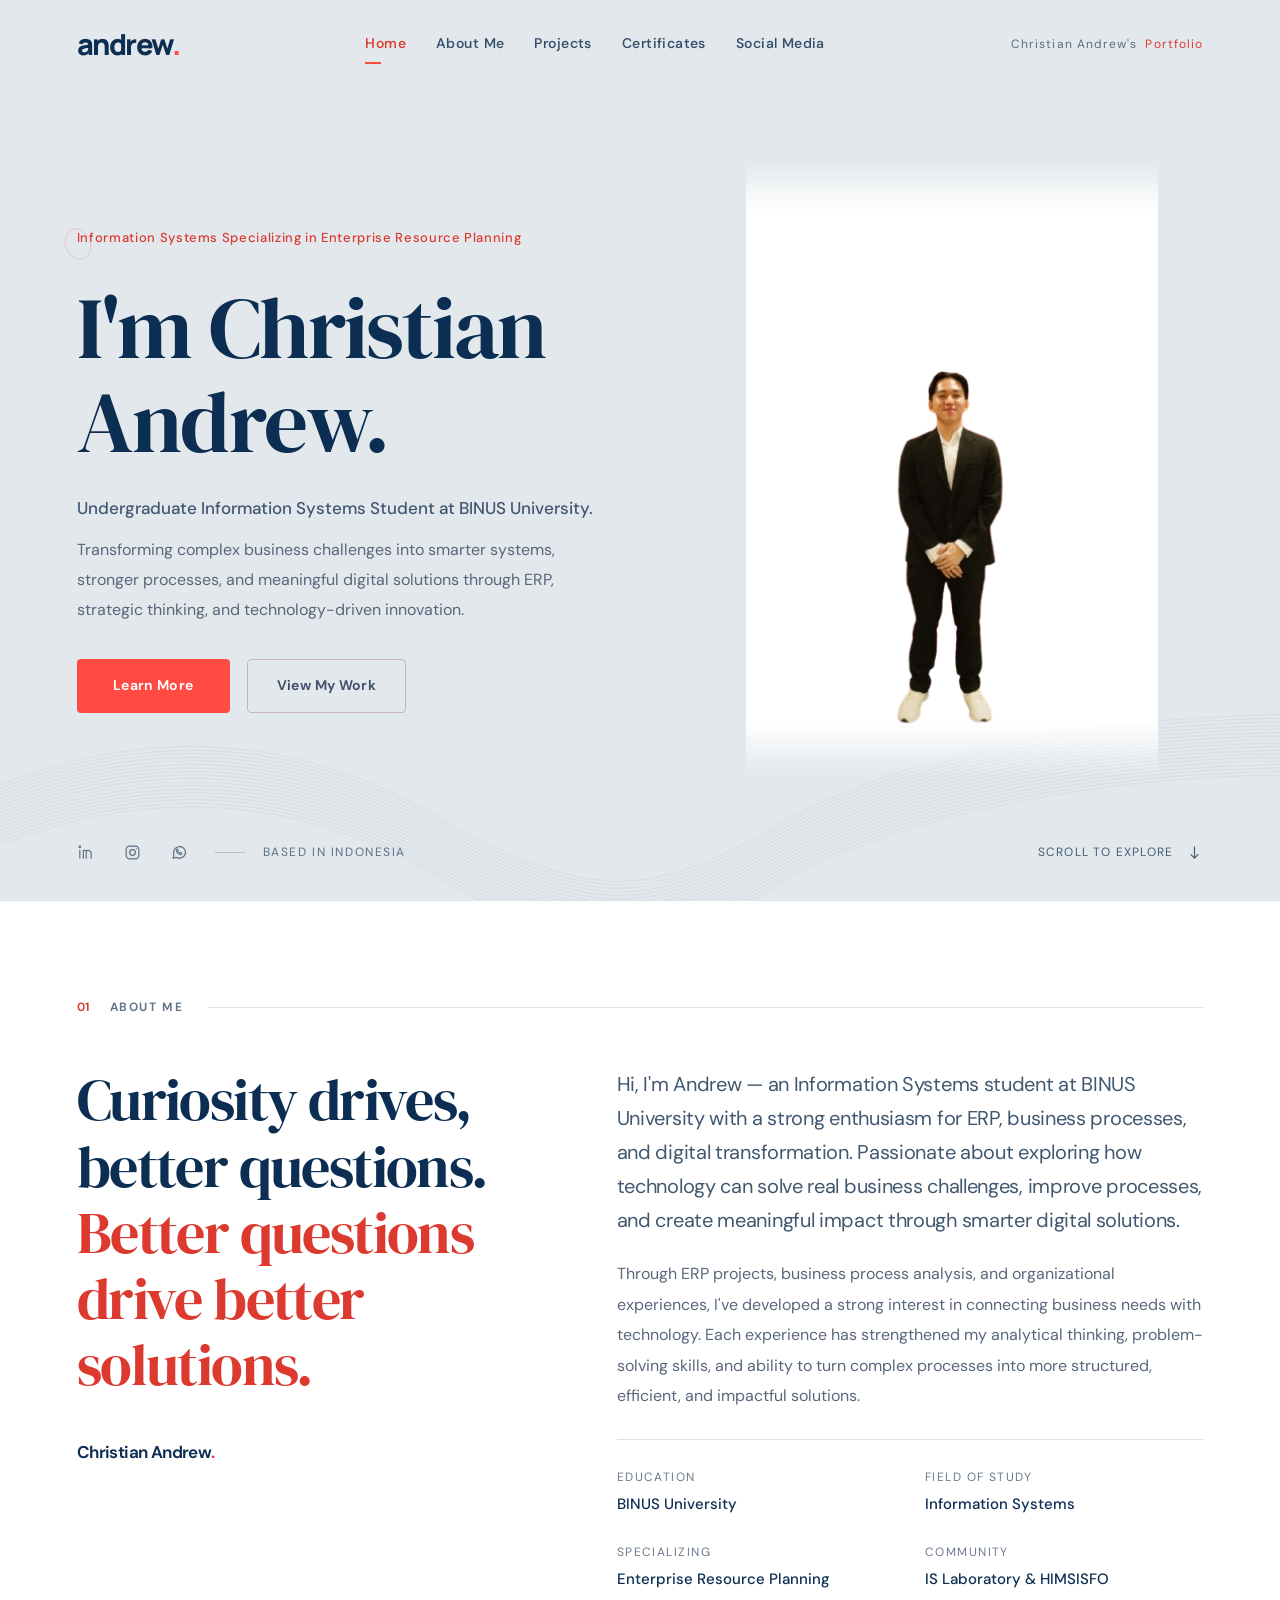
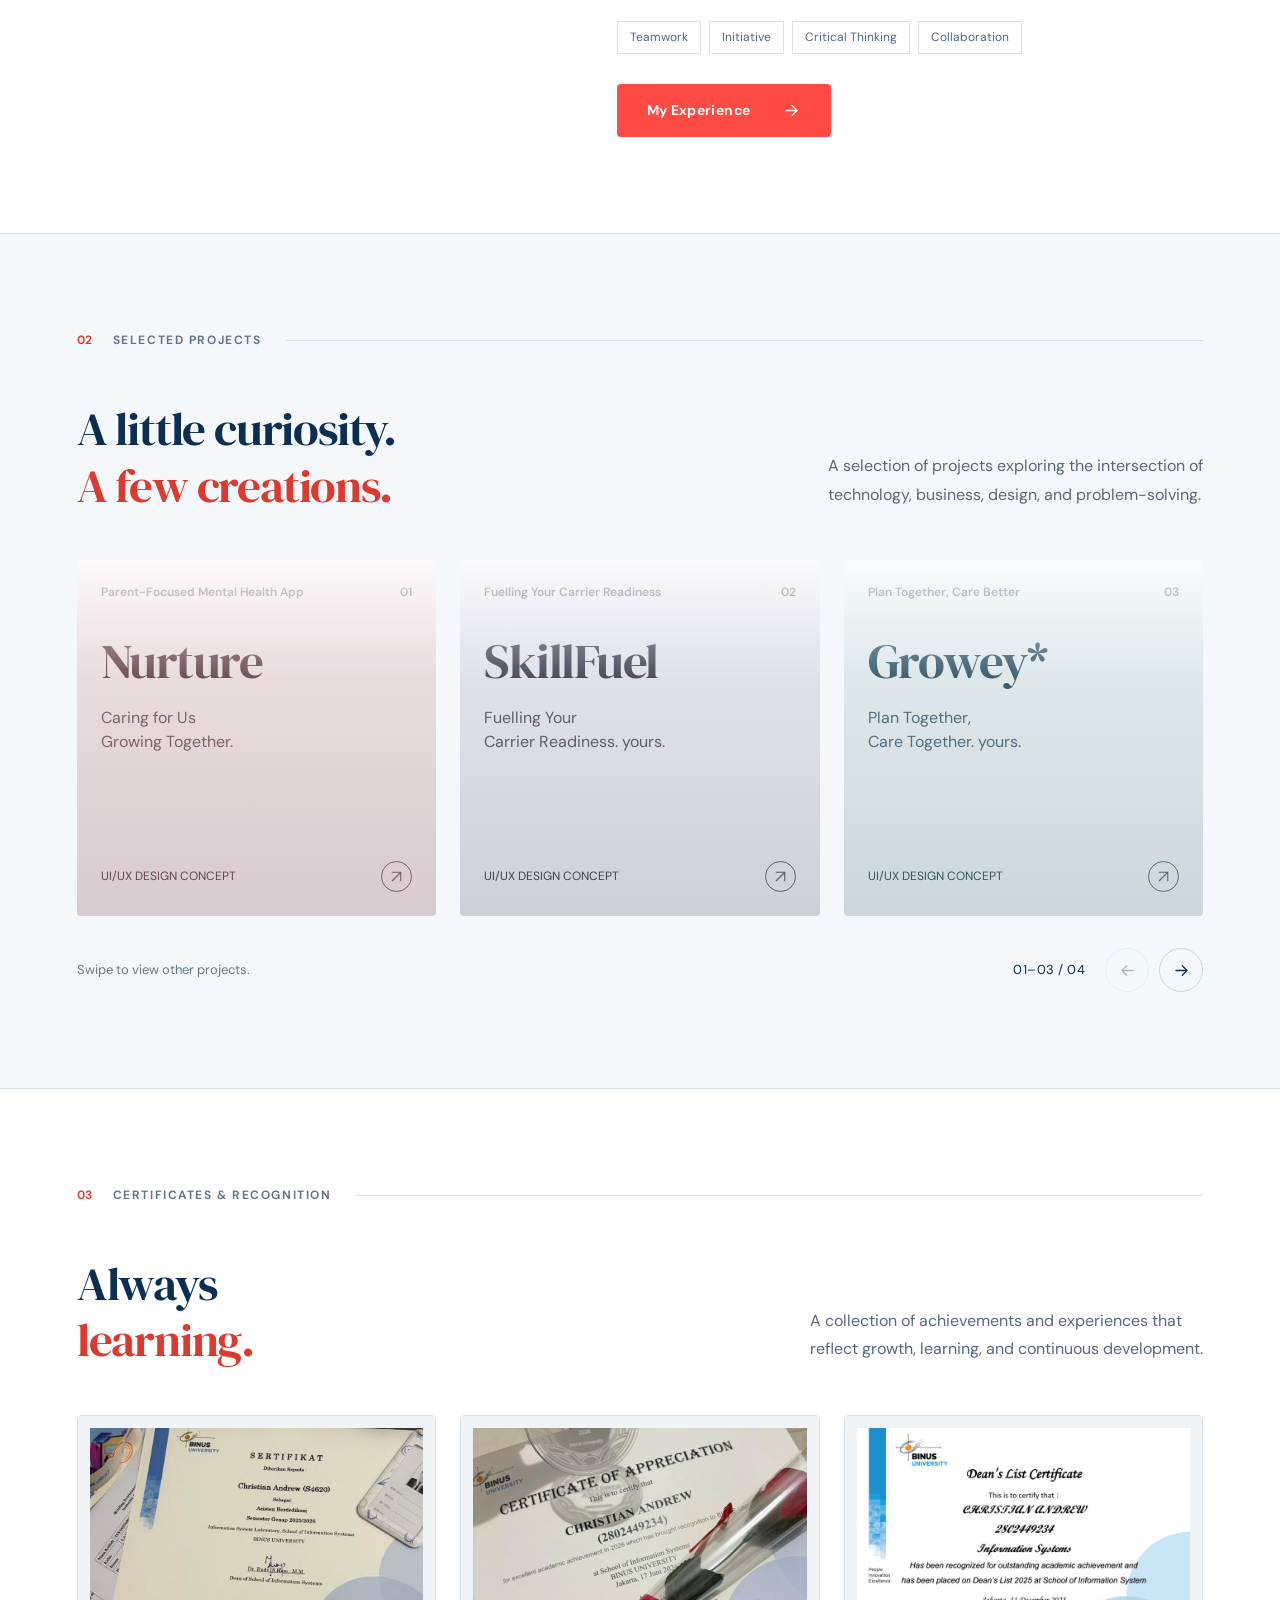
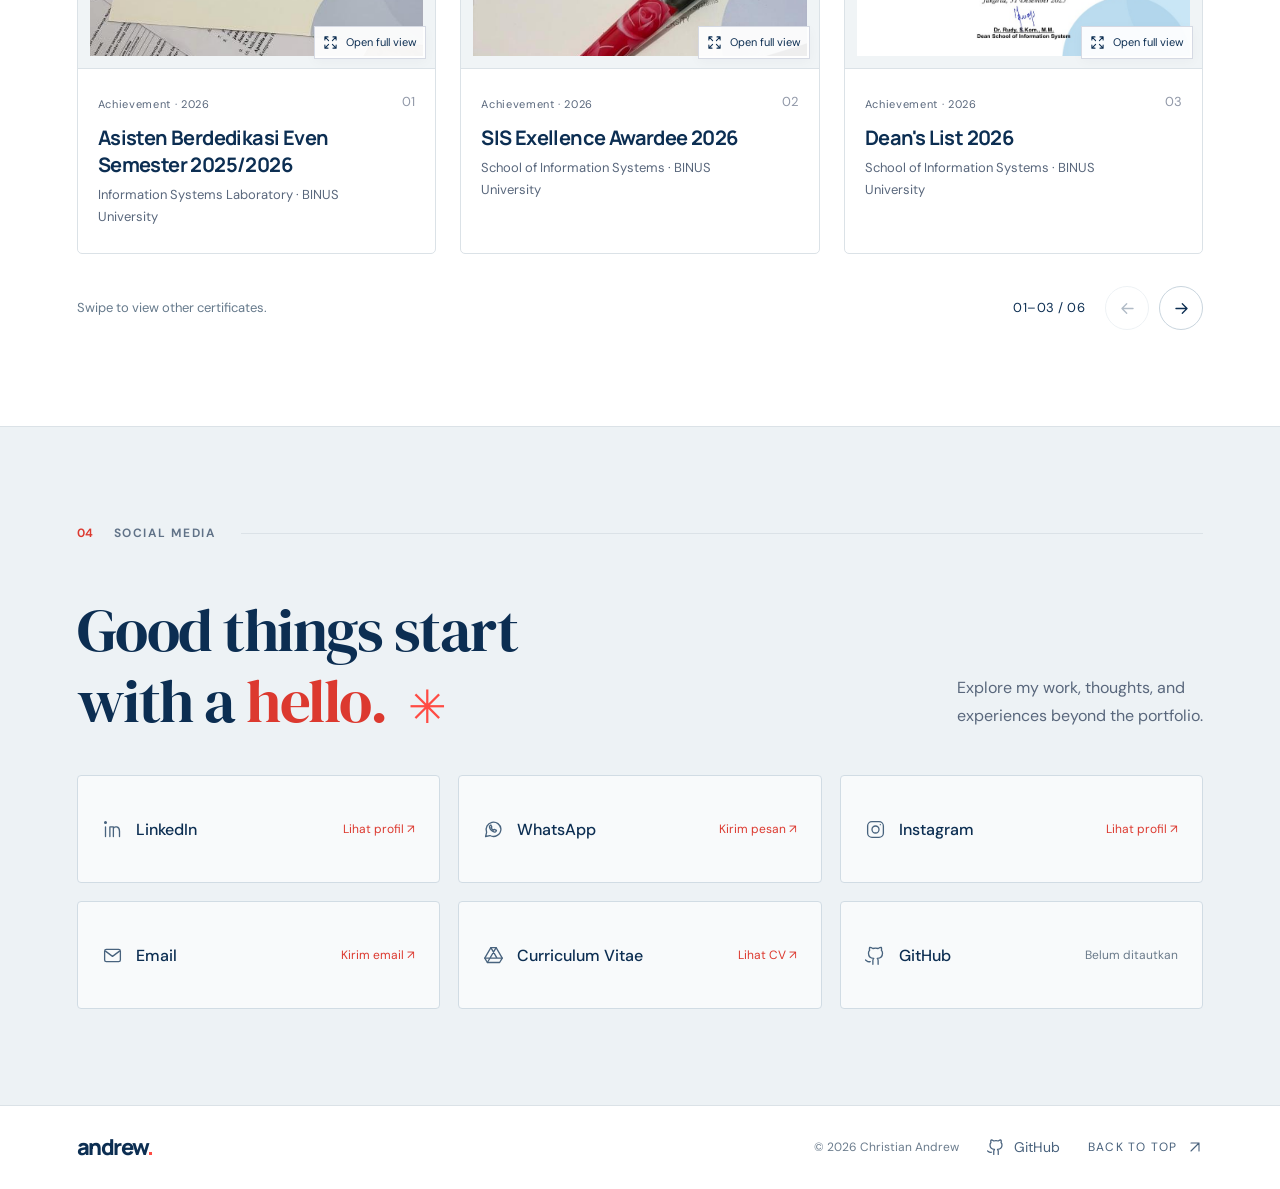
==== index.html @ 75444e62 "Initial portfolio" ====
<!DOCTYPE html>
<html lang="id">

<head>
  <meta name="portfolio-version" content="carousel-6">
  <meta charset="UTF-8">
  <meta name="viewport" content="width=device-width, initial-scale=1.0">
  <meta name="theme-color" content="#e3e8ec">
  <meta name="description"
    content="Portofolio Christian Andrew, mahasiswa Information Systems BINUS University dengan minat pada UI/UX, riset pengguna, dan pengalaman digital.">
  <title>Christian Andrew — Portfolio</title>
  <link rel="icon" type="image/svg+xml"
    href="data:image/svg+xml,%3Csvg xmlns='http://www.w3.org/2000/svg' viewBox='0 0 64 64'%3E%3Crect width='64' height='64' rx='14' fill='%230c2e52'/%3E%3Ctext x='11' y='43' font-family='Arial,sans-serif' font-size='33' font-weight='700' fill='white'%3Ea%3C/text%3E%3Ccircle cx='47' cy='42' r='5' fill='%23ff4b43'/%3E%3C/svg%3E">
  <meta property="og:type" content="website">
  <meta property="og:title" content="Christian Andrew — Portfolio">
  <meta property="og:description" content="Information Systems, UI/UX, dan cerita di balik karya Christian Andrew.">
  <link rel="stylesheet" href="style.css?v=carousel-6">
  <link rel="stylesheet" href="theme.css?v=carousel-6">
  <link rel="stylesheet" href="carousel.css?v=carousel-6">
  <script src="script.js?v=carousel-6" defer></script>
  <script src="carousel.js?v=carousel-6" defer></script>
</head>

<body data-page="home">
  <a class="skip-link" href="#main">Lewati ke konten</a>
  <svg class="icon-defs" xmlns="http://www.w3.org/2000/svg" aria-hidden="true">
    <symbol id="i-arrow" viewBox="0 0 24 24">
      <path d="M5 12h14m-6-6 6 6-6 6" />
    </symbol>
    <symbol id="i-diagonal" viewBox="0 0 24 24">
      <path d="M6 18 18 6M6 6h12v12" />
    </symbol>
    <symbol id="i-down" viewBox="0 0 24 24">
      <path d="M12 4v16m-5-5 5 5 5-5" />
    </symbol>
    <symbol id="i-close" viewBox="0 0 24 24">
      <path d="m6 6 12 12M6 18 18 6" />
    </symbol>
    <symbol id="i-linkedin" viewBox="0 0 24 24">
      <path d="M4 9v11M4 4v.1M9 20V9h4v2c1-3 7-3 7 3v6M13 12v8" />
      <circle cx="4" cy="4" r="1" />
    </symbol>
    <symbol id="i-instagram" viewBox="0 0 24 24">
      <rect x="3" y="3" width="18" height="18" rx="5" />
      <circle cx="12" cy="12" r="4" />
      <path d="M17.5 6.5h.01" />
    </symbol>
    <symbol id="i-github" viewBox="0 0 24 24">
      <path
        d="M9 19c-4 1-4-2-6-2m15 5v-4a3.5 3.5 0 0 0-1-2.7c3-.3 6-1.5 6-6A4.7 4.7 0 0 0 21.7 6a4.5 4.5 0 0 0-.1-3.3S20.5 2.4 18 4a12 12 0 0 0-6 0C9.5 2.4 8.4 2.7 8.4 2.7A4.5 4.5 0 0 0 8.3 6 4.7 4.7 0 0 0 7 9.3c0 4.5 3 5.7 6 6A3.5 3.5 0 0 0 12 18v4"
        transform="translate(-3 0)" />
    </symbol>
    <symbol id="i-award" viewBox="0 0 24 24">
      <circle cx="12" cy="8" r="5" />
      <path d="m8 12-2 9 6-3 6 3-2-9" />
    </symbol>
    <symbol id="i-whatsapp" viewBox="0 0 24 24">
      <path d="M20.5 11.5a8.5 8.5 0 0 1-12.6 7.4L3 20l1.1-4.8A8.5 8.5 0 1 1 20.5 11.5Z" />
      <path
        d="M8.1 7.5c-.4.2-.8.7-.7 1.6.3 2.7 3.1 5.5 5.8 5.8.9.1 1.4-.3 1.6-.7l.6-1.1-2.5-1.2-.9.8a6.3 6.3 0 0 1-2.7-2.7l.8-.9-1.1-2.2Z" />
    </symbol>
    <symbol id="i-email" viewBox="0 0 24 24">
      <rect x="3" y="5" width="18" height="14" rx="2" />
      <path d="m4 7 8 6 8-6" />
    </symbol>
    <symbol id="i-drive" viewBox="0 0 24 24">
      <path d="m9 3 6 0 7 12-3 5H5l-3-5L9 3Z" />
      <path d="m9 3 7 12h6M15 3 5 20M2 15h14" />
    </symbol>
    <symbol id="i-expand" viewBox="0 0 24 24">
      <path d="M8 3H3v5m13-5h5v5M3 16v5h5m13-5v5h-5M3 3l6 6m12-6-6 6M3 21l6-6m12 6-6-6" />
    </symbol>
    <symbol id="i-menu" viewBox="0 0 24 24">
      <path d="M4 7h16M4 12h16M4 17h16" />
    </symbol>
  </svg>

  <div class="site-shell">
    <header class="site-header">
      <a href="#home" class="wordmark" aria-label="Christian Andrew, Home">andrew<span>.</span></a>
      <button class="menu-toggle" type="button" aria-expanded="false" aria-controls="main-nav"
        aria-label="Buka menu navigasi"><svg class="icon">
          <use href="#i-menu" />
        </svg></button>
      <nav id="main-nav" class="main-nav" aria-label="Navigasi utama">
        <a href="#home" class="nav-link active" aria-current="location">Home</a>
        <a href="#about" class="nav-link">About Me</a>
        <a href="#projects" class="nav-link">Projects</a>
        <a href="#certificates" class="nav-link">Certificates</a>
        <a href="#social" class="nav-link">Social Media</a>
      </nav>
      <span class="header-note">Christian Andrew's<span>Portfolio</span></span>
    </header>

    <main id="main">
      <section class="hero section-anchor" id="home" aria-labelledby="hero-title">
        <svg class="hero-waves" viewBox="0 0 1440 440" fill="none" xmlns="http://www.w3.org/2000/svg" aria-hidden="true"
          preserveAspectRatio="none">
          <g>
            <path d="M-100 250 C125 67,315 83,485 229 S725 380,865 257 S1240 48,1540 64" />
            <path d="M-100 256 C125 73,315 89,485 235 S725 386,865 263 S1240 54,1540 70" />
            <path d="M-100 262 C125 79,315 95,485 241 S725 392,865 269 S1240 60,1540 76" />
            <path d="M-100 268 C125 85,315 101,485 247 S725 398,865 275 S1240 66,1540 82" />
            <path d="M-100 274 C125 91,315 107,485 253 S725 404,865 281 S1240 72,1540 88" />
            <path d="M-100 280 C125 97,315 113,485 259 S725 410,865 287 S1240 78,1540 94" />
            <path d="M-100 286 C125 103,315 119,485 265 S725 416,865 293 S1240 84,1540 100" />
            <path d="M-100 292 C125 109,315 125,485 271 S725 422,865 299 S1240 90,1540 106" />
            <path d="M-100 298 C125 115,315 131,485 277 S725 428,865 305 S1240 96,1540 112" />
            <path d="M-100 304 C125 121,315 137,485 283 S725 434,865 311 S1240 102,1540 118" />
            <path d="M-100 310 C125 127,315 143,485 289 S725 440,865 317 S1240 108,1540 124" />
            <path d="M-100 316 C125 133,315 149,485 295 S725 446,865 323 S1240 114,1540 130" />
            <path d="M-100 322 C125 139,315 155,485 301 S725 452,865 329 S1240 120,1540 136" />
            <path d="M-100 328 C125 145,315 161,485 307 S725 458,865 335 S1240 126,1540 142" />
            <path d="M-100 334 C125 151,315 167,485 313 S725 464,865 341 S1240 132,1540 148" />
            <path d="M-100 340 C125 157,315 173,485 319 S725 470,865 347 S1240 138,1540 154" />
            <path d="M-100 346 C125 163,315 179,485 325 S725 476,865 353 S1240 144,1540 160" />
            <path d="M-100 352 C125 169,315 185,485 331 S725 482,865 359 S1240 150,1540 166" />
          </g>
        </svg>
        <div class="hero-copy">
          <p class="eyebrow"><span class="hero-ring" aria-hidden="true"></span> Information Systems Specializing in
            Enterprise Resource Planning</p>
          <h1 id="hero-title">I'm Christian<br><span>Andrew.</span></h1>
          <p class="hero-role">Undergraduate Information Systems Student at BINUS University.</p>
          <p class="hero-description">Transforming complex business challenges into smarter systems, stronger processes,
            and meaningful digital solutions through ERP, strategic thinking, and technology-driven innovation.</p>
          <div class="hero-actions"><a class="button button-primary" href="#about">Learn More</a><a
              class="button button-outline" href="#projects">View My Work</a></div>
        </div>
        <div class="hero-visual">
          <img src="assets/iconlogo/fotoandrew.png" class="hero-art"
            alt="Monogram CA tiga dimensi berwarna grafit dengan aksen merah" width="1254" height="1254"
            fetchpriority="high">
        </div>
        <div class="hero-bottom">
          <div class="hero-socials" aria-label="Media sosial">
            <a href="#social" data-contact="linkedin" aria-label="Informasi LinkedIn"><svg class="icon">
                <use href="#i-linkedin" />
              </svg></a>
            <a href="#social" data-contact="instagram" aria-label="Informasi Instagram"><svg class="icon">
                <use href="#i-instagram" />
              </svg></a>
            <a href="#social" data-contact="whatsapp" aria-label="Informasi WhatsApp"><svg class="icon">
                <use href="#i-whatsapp" />
              </svg></a>
            <span class="social-divider"></span><span class="hero-location">BASED IN INDONESIA</span>
          </div>
          <a class="scroll-link" href="#about">SCROLL TO EXPLORE <svg class="icon">
              <use href="#i-down" />
            </svg></a>
        </div>
      </section>

      <section class="about section section-anchor" id="about" aria-labelledby="about-title">
        <div class="section-heading">
          <p class="eyebrow"><span class="section-number">01</span> ABOUT ME</p><span class="section-rule"></span>
        </div>
        <div class="about-layout">
          <div class="about-title">
            <h2 id="about-title">Curiosity drives,<br>better questions.<br><em>Better questions drive better
                solutions.</em></h2><span class="small-signature">Christian Andrew<span>.</span></span>
          </div>
          <div class="about-content">
            <p class="large-copy">Hi, I'm Andrew — an Information Systems student at BINUS University with a strong
              enthusiasm for ERP, business processes, and digital transformation. Passionate about exploring how
              technology can solve real business challenges, improve processes, and create meaningful impact through
              smarter digital solutions.</p>
            <p>Through ERP projects, business process analysis, and organizational experiences, I've developed a strong
              interest in connecting business needs with technology. Each experience has strengthened my analytical
              thinking, problem-solving skills, and ability to turn complex processes into more structured, efficient,
              and impactful solutions.</p>
            <dl class="about-facts">
              <div>
                <dt>EDUCATION</dt>
                <dd>BINUS University</dd>
              </div>
              <div>
                <dt>FIELD OF STUDY</dt>
                <dd>Information Systems</dd>
              </div>
              <div>
                <dt>SPECIALIZING</dt>
                <dd>Enterprise Resource Planning</dd>
              </div>
              <div>
                <dt>COMMUNITY</dt>
                <dd>IS Laboratory & HIMSISFO</dd>
              </div>
            </dl>
            <div class="skill-tags" aria-label="Bidang minat"><span>Teamwork</span><span>Initiative</span><span>Critical
                Thinking</span><span>Collaboration</span></div>
            <div class="about-actions"><a class="button button-primary" href="experience/experience.html">My Experience
                <svg class="icon" aria-hidden="true">
                  <use href="#i-arrow" />
                </svg></a></div>
          </div>
        </div>
      </section>

      <section class="projects section section-anchor" id="projects" aria-labelledby="projects-title">
        <div class="section-heading">
          <p class="eyebrow"><span class="section-number">02</span> SELECTED PROJECTS</p><span
            class="section-rule"></span>
        </div>
        <div class="section-intro">
          <h2 id="projects-title">A little curiosity.<br><em>A few creations.</em></h2>
          <p>A selection of projects exploring the intersection of<br>technology, business, design, and problem-solving.
          </p>
        </div>
        <div class="content-carousel" data-carousel data-carousel-name="Proyek" role="region"
          aria-roledescription="carousel" aria-label="Galeri proyek">
          <div class="project-grid carousel-track" id="project-track" tabindex="0"
            aria-label="Daftar proyek, gunakan panah kiri dan kanan untuk menggeser" aria-describedby="project-hint">
            <article class="project-card">
              <a href="project/project-nurture.html" class="project-cover cover-nurture"
                aria-label="Lihat detail proyek Nurture"><span class="cover-top">Parent-Focused Mental Health
                  App<span>01</span></span><span class="example-project-word">Nurture</span><span class="cover-tagline">Caring
                  for Us<br>Growing Together.</span><span class="cover-bottom">UI/UX DESIGN CONCEPT <span
                    class="cover-open"><svg class="icon">
                      <use href="#i-diagonal" />
                    </svg></span></span></a>
            </article>
            <article class="project-card">
              <a href="project/project-skillfuel.html" class="project-cover cover-pause"
                aria-label="Lihat detail proyek PAUSE"><span class="cover-top">Fuelling Your Carrier Readiness
                  <span>02</span></span><span class="example-project-word">SkillFuel</span><span class="cover-tagline">Fuelling Your<br>Carrier Readiness.
                  yours.</span><span class="cover-bottom">UI/UX DESIGN CONCEPT<span class="cover-open"><svg
                      class="icon">
                      <use href="#i-diagonal" />
                    </svg></span></span></a>
            </article>
            <article class="project-card">
              <a href="project/project-growey.html" class="project-cover cover-project-four"
                aria-label="Lihat detail proyek PAUSE"><span class="cover-top">Plan Together, Care Better
                  <span>03</span></span><span class="example-project-word">Growey*</span><span class="cover-tagline">Plan Together,<br>Care Together.
                  yours.</span><span class="cover-bottom">UI/UX DESIGN CONCEPT<span class="cover-open"><svg
                      class="icon">
                      <use href="#i-diagonal" />
                    </svg></span></span></a>
            </article>
            <article class="project-card">
              <a href="project/project-saul.html" class="project-cover cover-nurture"
                aria-label="Lihat detail contoh Project 04"><span class="cover-top">Creating a Better Future For You
                  <span>04</span></span><span class="example-project-word">Saul</span><span
                  class="cover-tagline">Creating a Better<br>Future For You.</span><span class="cover-bottom">UI/UX DESIGN CONCEPT<span class="cover-open"><svg class="icon" aria-hidden="true">
                      <use href="#i-diagonal" />
                    </svg></span></span></a>
            </article>
          </div>
          <div class="carousel-footer">
            <p class="carousel-hint" id="project-hint">Swipe to view other projects.</p>
            <div class="carousel-controls">
              <span class="carousel-position" data-carousel-position role="status" aria-live="polite"
                aria-atomic="true"></span>
              <button class="carousel-button" data-carousel-prev type="button" aria-label="Proyek sebelumnya"
                aria-controls="project-track"><svg class="icon" aria-hidden="true">
                  <use href="#i-arrow" />
                </svg></button>
              <button class="carousel-button" data-carousel-next type="button" aria-label="Proyek berikutnya"
                aria-controls="project-track"><svg class="icon" aria-hidden="true">
                  <use href="#i-arrow" />
                </svg></button>
            </div>
          </div>
        </div>
      </section>

      <section class="certificates section section-anchor" id="certificates" aria-labelledby="certificates-title">
        <div class="section-heading">
          <p class="eyebrow"><span class="section-number">03</span> CERTIFICATES & RECOGNITION</p><span
            class="section-rule"></span>
        </div>
        <div class="section-intro">
          <h2 id="certificates-title">Always<br><em>learning.</em></h2>
          <p>A collection of achievements and experiences that<br>reflect growth, learning, and continuous development.
          </p>
        </div>
        <div class="content-carousel" data-carousel data-carousel-name="Sertifikat" role="region"
          aria-roledescription="carousel" aria-label="Galeri sertifikat">
          <div class="certificate-grid carousel-track" id="certificate-track" tabindex="0"
            aria-label="Daftar sertifikat, gunakan panah kiri dan kanan untuk menggeser"
            aria-describedby="certificate-hint">
            <article class="certificate-card" data-certificate="islab">
              <button class="certificate-preview" type="button"
                aria-label="Gambar sertifikat Asisten Berdedikasi belum ditambahkan">
                <span class="certificate-empty"><svg class="icon" aria-hidden="true">
                    <use href="#i-award" />
                  </svg><span></span><small></small></span>
                <img class="certificate-image" alt="Sertifikat penghargaan Asisten Berdedikasi iSLAB BINUS University"
                  hidden decoding="async">
                <span class="certificate-zoom" hidden><svg class="icon" aria-hidden="true">
                    <use href="#i-expand" />
                  </svg><span>Open full view</span></span>
              </button>
              <div class="certificate-caption">
                <div><span class="certificate-type">Achievement · 2026</span>
                  <h3>Asisten Berdedikasi Even Semester 2025/2026</h3>
                  <p>Information Systems Laboratory · BINUS University</p>
                </div><span class="certificate-card-number" aria-hidden="true">01</span>
              </div>
            </article>
            <article class="certificate-card" data-certificate="sisappre">
              <button class="certificate-preview" type="button"
                aria-label="Gambar sertifikat PwC Campus Connect belum ditambahkan">
                <span class="certificate-empty"><svg class="icon" aria-hidden="true">
                    <use href="#i-award" />
                  </svg><span></span><small></small></span>
                <img class="certificate-image" alt="Sertifikat partisipasi PwC Campus Connect" hidden decoding="async">
                <span class="certificate-zoom" hidden><svg class="icon" aria-hidden="true">
                    <use href="#i-expand" />
                  </svg><span>Open full view</span></span>
              </button>
              <div class="certificate-caption">
                <div><span class="certificate-type">Achievement · 2026</span>
                  <h3>SIS Exellence Awardee 2026</h3>
                  <p>School of Information Systems · BINUS University</p>
                </div><span class="certificate-card-number" aria-hidden="true">02</span>
              </div>
            </article>
            <article class="certificate-card" data-certificate="dean">
              <button class="certificate-preview" type="button" aria-label="Gambar Sertifikat 03 belum ditambahkan">
                <span class="certificate-empty"><svg class="icon" aria-hidden="true">
                    <use href="#i-award" />
                  </svg><span></span><small></small></span>
                <img class="certificate-image" alt="Gambar Sertifikat 03" hidden decoding="async">
                <span class="certificate-zoom" hidden><svg class="icon" aria-hidden="true">
                    <use href="#i-expand" />
                  </svg><span>Open full view</span></span>
              </button>
              <div class="certificate-caption">
                <div><span class="certificate-type">Achievement · 2026</span>
                  <h3>Dean's List 2026</h3>
                  <p>School of Information Systems · BINUS University</p>
                </div><span class="certificate-card-number" aria-hidden="true">03</span>
              </div>
            </article>
            <article class="certificate-card" data-certificate="pembicara">
              <button class="certificate-preview" type="button" aria-label="Gambar Sertifikat 03 belum ditambahkan">
                <span class="certificate-empty"><svg class="icon" aria-hidden="true">
                    <use href="#i-award" />
                  </svg><span></span><small></small></span>
                <img class="certificate-image" alt="Gambar Sertifikat 03" hidden decoding="async">
                <span class="certificate-zoom" hidden><svg class="icon" aria-hidden="true">
                    <use href="#i-expand" />
                  </svg><span>Open full view</span></span>
              </button>
              <div class="certificate-caption">
                <div><span class="certificate-type">Achievement · 2026</span>
                  <h3>Speaker at LDKCP HIMSISFO 2026: LUNAR</h3>
                  <p>HIMSISFO · BINUS University</p>
                </div><span class="certificate-card-number" aria-hidden="true">04</span>
              </div>
            </article>
            <article class="certificate-card" data-certificate="stat">
              <button class="certificate-preview" type="button" aria-label="Gambar Sertifikat 04 belum ditambahkan">
                <span class="certificate-empty"><svg class="icon" aria-hidden="true">
                    <use href="#i-award" />
                  </svg><span></span><small></small></span>
                <img class="certificate-image" alt="Gambar Sertifikat 04" hidden decoding="async">
                <span class="certificate-zoom" hidden><svg class="icon" aria-hidden="true">
                    <use href="#i-expand" />
                  </svg><span>Open full view</span></span>
              </button>
              <div class="certificate-caption">
                <div><span class="certificate-type">Achievement · 2023</span>
                  <h3>1st Winner Statistic Competition at Natuna District Level</h3>
                  <p>FMIPA Universitas Tanjung Pura</p>
                </div><span class="certificate-card-number" aria-hidden="true">05</span>
              </div>
            </article>
            <article class="certificate-card" data-certificate="ksn">
              <button class="certificate-preview" type="button" aria-label="Gambar Sertifikat 04 belum ditambahkan">
                <span class="certificate-empty"><svg class="icon" aria-hidden="true">
                    <use href="#i-award" />
                  </svg><span></span><small></small></span>
                <img class="certificate-image" alt="Gambar Sertifikat 04" hidden decoding="async">
                <span class="certificate-zoom" hidden><svg class="icon" aria-hidden="true">
                    <use href="#i-expand" />
                  </svg><span>Open full view</span></span>
              </button>
              <div class="certificate-caption">
                <div><span class="certificate-type">Achievement · 2023</span>
                  <h3>1st Winner KSN of Physics Field at Natuna District Level</h3>
                  <p>Kementrian Pendidikan dan Kebudayaan</p>
                </div><span class="certificate-card-number" aria-hidden="true">06</span>
              </div>
            </article>
          </div>
          <div class="carousel-footer">
            <p class="carousel-hint" id="certificate-hint">Swipe to view other certificates.</p>
            <div class="carousel-controls">
              <span class="carousel-position" data-carousel-position role="status" aria-live="polite"
                aria-atomic="true"></span>
              <button class="carousel-button" data-carousel-prev type="button" aria-label="Sertifikat sebelumnya"
                aria-controls="certificate-track"><svg class="icon" aria-hidden="true">
                  <use href="#i-arrow" />
                </svg></button>
              <button class="carousel-button" data-carousel-next type="button" aria-label="Sertifikat berikutnya"
                aria-controls="certificate-track"><svg class="icon" aria-hidden="true">
                  <use href="#i-arrow" />
                </svg></button>
            </div>
          </div>
        </div>
      </section>
      <section class="social section section-anchor" id="social" aria-labelledby="social-title">
        <div class="section-heading">
          <p class="eyebrow"><span class="section-number">04</span> SOCIAL MEDIA</p><span class="section-rule"></span>
        </div>
        <div class="social-intro">
          <h2 id="social-title">Good things start<br>with a <em>hello.</em><span class="red-star"
              aria-hidden="true">✳</span></h2>
          <p>Explore my work, thoughts, and<br>experiences beyond the portfolio.</p>
        </div>
        <div class="social-grid social-grid-six" id="social-links">
          <div class="social-card" data-social="linkedin"><span class="social-brand"><svg class="icon"
                aria-hidden="true">
                <use href="#i-linkedin" />
              </svg><span>LinkedIn</span></span><span class="social-status">Belum ditautkan</span></div>
          <div class="social-card" data-social="whatsapp"><span class="social-brand"><svg class="icon"
                aria-hidden="true">
                <use href="#i-whatsapp" />
              </svg><span>WhatsApp</span></span><span class="social-status">Belum ditautkan</span></div>
          <div class="social-card" data-social="instagram"><span class="social-brand"><svg class="icon"
                aria-hidden="true">
                <use href="#i-instagram" />
              </svg><span>Instagram</span></span><span class="social-status">Belum ditautkan</span></div>
          <div class="social-card" data-social="email"><span class="social-brand"><svg class="icon" aria-hidden="true">
                <use href="#i-email" />
              </svg><span>Email</span></span><span class="social-status">Belum ditautkan</span></div>
          <div class="social-card social-card-cv" data-social="cv"><span class="social-brand"><svg class="icon"
                aria-hidden="true">
                <use href="#i-drive" />
              </svg><span>Curriculum Vitae</span></span><span class="social-status">Belum
              ditautkan</span></div>
          <div class="social-card" data-social="github" id="github-contact"><span class="social-brand"><svg class="icon"
                aria-hidden="true">
                <use href="#i-github" />
              </svg><span>GitHub</span></span><span class="social-status">Belum ditautkan</span></div>
        </div>
      </section>
    </main>

    <footer class="site-footer"><a href="#home" class="wordmark" aria-label="Kembali ke Home">andrew<span>.</span></a>
      <p>© <span id="year">2026</span> Christian Andrew</p><a class="footer-github" href="#github-contact"
        data-contact="github" aria-label="Informasi akun GitHub"><svg class="icon" aria-hidden="true">
          <use href="#i-github" />
        </svg><span>GitHub</span></a><a class="back-top" href="#home">BACK TO TOP <svg class="icon">
          <use href="#i-diagonal" />
        </svg></a>
    </footer>
  </div>

  <dialog class="certificate-dialog" id="certificate-dialog" aria-labelledby="certificate-dialog-title">
    <div class="certificate-dialog-header">
      <div>
        <p>CERTIFICATE</p>
        <h2 id="certificate-dialog-title">Sertifikat</h2>
      </div><button class="certificate-close" type="button" aria-label="Tutup gambar sertifikat"><svg class="icon"
          aria-hidden="true">
          <use href="#i-close" />
        </svg></button>
    </div>
    <div class="certificate-dialog-body"><img id="certificate-dialog-image" alt=""></div>
  </dialog>
</body>

</html>
---- style.css ----
/* Christian Andrew — Portfolio. Edit the design tokens below to change the theme. */
@import url('https://fonts.googleapis.com/css2?family=DM+Serif+Display&family=DM+Sans:wght@400;450;500;550;600;650;700&family=Manrope:wght@400;500;600;650;700;750;800&display=swap');

:root{--accent:#e51946;--ink:#292c37;--muted:#696d7c;--paper:#f1f2f8;--white:#fff;--line:#dbdde6;--font-body:'DM Sans',Arial,sans-serif;--font-heading:'Manrope','DM Sans',Arial,sans-serif}
*{box-sizing:border-box}
html{scroll-behavior:smooth;scroll-padding-top:96px}
body{margin:0;color:var(--ink);background:#e5e7f0;font-family:var(--font-body);font-size:16px;line-height:1.7;-webkit-font-smoothing:antialiased}
body::before{content:'';position:fixed;inset:0;z-index:-1;background:radial-gradient(circle at 4% 10%,#f9faff 0,transparent 34%),radial-gradient(circle at 97% 54%,#f9faff 0,transparent 24%);pointer-events:none}
::selection{background:#e51946;color:#fff}
a{color:inherit;text-decoration:none}
button{font:inherit;color:inherit;cursor:pointer}
button,a{-webkit-tap-highlight-color:transparent}
button{touch-action:manipulation}
button:focus-visible,a:focus-visible{outline:3px solid var(--accent);outline-offset:6px}
button:disabled{cursor:default}
[hidden]{display:none!important}
img{display:block;max-width:100%}
h1,h2,h3,p{margin-top:0}
h1,h2,h3{font-family:var(--font-heading)}
em{font-style:normal;color:var(--accent)}
.icon-defs{position:absolute;width:0;height:0;overflow:hidden}
.icon{width:22px;height:22px;fill:none;stroke:currentColor;stroke-width:1.65;stroke-linecap:round;stroke-linejoin:round;flex-shrink:0}
.skip-link{position:fixed;top:-80px;left:20px;z-index:100;padding:12px 20px;background:var(--ink);color:#fff}
.skip-link:focus{top:15px}
.site-shell{max-width:1440px;margin:46px auto;background:var(--paper);box-shadow:0 25px 90px #34374e14;overflow:clip}
.site-header{height:106px;padding:0 7%;display:flex;align-items:center;justify-content:space-between;gap:30px;border-bottom:1px solid #dbdde660;position:relative;z-index:10}
.wordmark{font-family:var(--font-heading);font-weight:800;font-size:29px;letter-spacing:-1.5px;line-height:1.2;white-space:nowrap}
.wordmark span{color:var(--accent)}
.main-nav{display:flex;align-items:center;gap:29px}
.nav-link{font-size:14px;letter-spacing:.03em;font-weight:550;position:relative;padding:12px 0;white-space:nowrap;color:#626673;transition:color .2s}
.nav-link:hover,.nav-link.active{color:var(--accent)}
.nav-link::after{content:'';height:2px;width:0;position:absolute;bottom:4px;left:0;background:var(--accent);transition:width .2s}
.nav-link.active::after{width:16px}
.header-note{font-size:12px;letter-spacing:.09em;color:#737783;white-space:nowrap}
.header-note span{margin-left:8px;color:var(--accent)}
.menu-toggle{display:none;align-items:center;justify-content:center;border:1px solid var(--line);background:transparent;width:44px;height:44px}
.hero{min-height:660px;height:calc(100svh - 196px);max-height:820px;position:relative;display:grid;grid-template-columns:1fr 1fr;isolation:isolate;padding:60px 7% 102px;align-items:center}
.hero-grid{position:absolute;inset:0;z-index:-2;background:repeating-linear-gradient(90deg,transparent,transparent calc(20% - 1px),#bdc2d51a calc(20% - 1px),#bdc2d51a 20%);pointer-events:none}
.hero-copy{max-width:555px;position:relative;z-index:2}
.eyebrow{display:flex;gap:15px;align-items:center;font-size:12px;letter-spacing:.19em;font-weight:650;margin:0 0 24px}
.dash{display:block;width:24px;height:1px;background:var(--accent)}
.hero h1{font-size:clamp(60px,6.1vw,86px);line-height:1.1;letter-spacing:-4px;font-weight:800;margin:0 0 22px}
.hero h1>span:first-of-type{color:var(--accent)}
.hero h1 .period{color:var(--ink)}
.hero-role{font-weight:550;font-size:19px;line-height:1.55;margin-bottom:18px;letter-spacing:-.25px}
.hero-description{font-size:15px;max-width:390px;color:var(--muted);line-height:1.9;margin-bottom:29px}
.button{display:inline-flex;align-items:center;justify-content:space-between;gap:32px;min-height:50px;padding:13px 23px;font-size:14px;font-weight:550;border:1px solid transparent;transition:background .2s,transform .2s,box-shadow .2s}
.button-primary{background:var(--accent);color:white;box-shadow:0 8px 20px #e5194614}
.button-primary:hover{background:#ca103b;transform:translateY(-2px);box-shadow:0 10px 24px #e5194625}
.button .icon{width:19px;height:19px}
.hero-visual{position:relative;width:118%;margin-left:-8%;align-self:stretch;display:flex;align-items:center;justify-content:center;min-width:0}
.hero-art{width:100%;max-height:575px;object-fit:contain;mix-blend-mode:multiply}
.visual-caption{position:absolute;right:5%;bottom:4%;display:flex;align-items:center;gap:12px;font-size:12px;line-height:1.7;letter-spacing:.12em;color:#717583}
.visual-caption b{font-weight:500;font-size:12px;color:#9598a4}
.caption-line{width:28px;height:1px;background:#9498a6}
.hero-bottom{position:absolute;left:7%;right:7%;bottom:33px;display:flex;align-items:center;justify-content:space-between}
.hero-socials{display:flex;align-items:center;gap:18px}
.hero-socials a{display:flex;padding:6px;color:#757a89;transition:color .2s,transform .2s}
.hero-socials a:first-child{padding-left:0}
.hero-socials a:hover{color:var(--accent);transform:translateY(-2px)}
.hero-socials .icon{width:17px;height:17px}
.social-divider{width:30px;height:1px;background:#bec2ce;margin:0 0 0 3px}
.hero-location{font-size:12px;letter-spacing:.13em;color:#717582}
.scroll-link{display:flex;align-items:center;gap:13px;font-size:12px;letter-spacing:.15em;color:#5e626f}
.scroll-link .icon{width:17px;height:25px;transition:transform .2s}
.scroll-link:hover .icon{transform:translateY(4px)}
.hero-index{position:absolute;right:23px;top:51%;writing-mode:vertical-rl;font-size:12px;letter-spacing:.15em;color:#969ba9}
.section{padding:90px 7% 95px;border-top:1px solid var(--line)}
.section-heading{display:flex;align-items:center;gap:30px;margin-bottom:52px}
.section-heading .eyebrow{margin:0;white-space:nowrap;font-size:12px}
.section-number{color:var(--accent);letter-spacing:0;margin-right:6px}
.section-rule{height:1px;background:var(--line);width:100%}
h2{font-size:clamp(34px,3.4vw,49px);line-height:1.22;letter-spacing:-1.8px;font-weight:750;margin-bottom:24px}
.about{background:#fafaff}
.about-layout{display:grid;grid-template-columns:.9fr 1.2fr;gap:100px}
.about-title h2{font-size:clamp(42px,4.4vw,61px);line-height:1.25;letter-spacing:-2px;margin-bottom:40px}
.small-signature{font-size:17px;letter-spacing:-.6px;font-weight:650}
.small-signature>span{color:var(--accent)}
.about-content .large-copy{font-size:20px;line-height:1.7;letter-spacing:-.3px;color:#474b59;margin-bottom:22px}
.large-copy strong{font-weight:600;color:var(--ink)}
.about-content>p:not(.large-copy){font-size:16px;color:var(--muted);line-height:1.9;margin-bottom:28px}
.about-facts{display:grid;grid-template-columns:1fr 1fr;gap:25px 30px;margin:0 0 29px;padding-top:27px;border-top:1px solid var(--line)}
.about-facts dt{font-size:12px;letter-spacing:.12em;color:var(--muted);margin-bottom:4px}
.about-facts dd{font-size:15px;margin:0;font-weight:500}
.skill-tags{display:flex;flex-wrap:wrap;gap:8px}
.skill-tags span{padding:5px 12px;border:1px solid var(--line);font-size:12px;color:#626673}
.section-intro{display:flex;align-items:flex-end;justify-content:space-between;gap:35px;margin-bottom:40px}
.section-intro h2{margin-bottom:0}
.section-intro>p{font-size:15px;color:var(--muted);line-height:1.8;margin:0 0 5px}
.project-grid{display:grid;grid-template-columns:repeat(3,minmax(0,1fr));gap:28px}
.project-card{min-width:0}
.project-cover{width:100%;aspect-ratio:1/.99;border:0;position:relative;overflow:hidden;padding:24px;display:flex;flex-direction:column;align-items:flex-start;text-align:left;transition:transform .3s,box-shadow .3s}
.project-cover:hover{transform:translateY(-5px);box-shadow:0 16px 28px #30344214}
.cover-top{display:flex;justify-content:space-between;align-items:center;width:100%;font-size:12px;letter-spacing:.08em;line-height:1.4;font-weight:600}
.cover-top>span{font-size:12px;margin-left:12px}
.cover-nurture{background:#e7dadd;color:#674851}
.nurture-word{font-family:Georgia,serif;font-size:clamp(38px,4vw,58px);font-weight:400;letter-spacing:-4px;line-height:1;margin-top:35px;position:relative}
.nurture-word>span{font-family:var(--font-body);font-size:13px;position:absolute;top:-5px;right:-19px;letter-spacing:0}
.cover-tagline{display:block;font-size:13px;line-height:1.55;margin-top:17px;opacity:.85}
.cover-bottom{display:flex;align-items:center;justify-content:space-between;width:100%;font-size:12px;letter-spacing:.08em;margin-top:auto;padding-top:16px}
.cover-open{display:flex;align-items:center;justify-content:center;border:1px solid currentColor;border-radius:50%;width:31px;height:31px;opacity:.8;transition:transform .2s}
.cover-open .icon{width:17px;height:17px}
.project-cover:hover .cover-open{transform:rotate(45deg)}

/* Shared Nurture preview for project cards */
.project-cover {
  isolation: isolate;
}
.project-cover-image {
  position:absolute;
  inset:0;
  width:100%;
  height:100%;
  object-fit:cover;
  object-position:center center;
  display:block;
  z-index:0;
  transition:transform .55s cubic-bezier(.2,.7,.2,1), filter .35s ease;
}
.project-cover-overlay {
  position:relative;
  z-index:2;
  width:100%;
  height:100%;
  display:flex;
  flex-direction:column;
  align-items:flex-start;
  pointer-events:none;
}
.project-cover-overlay .cover-open { pointer-events:auto; }
.project-cover::after {
  content:"";
  position:absolute;
  inset:0;
  z-index:1;
  background:linear-gradient(180deg, rgba(255,255,255,.86) 0%, rgba(255,255,255,.04) 34%, rgba(20,25,35,.08) 100%);
  transition:opacity .35s ease;
}
.project-cover:hover .project-cover-image {
  transform:scale(1.055);
}
.project-cover:hover::after { opacity:.72; }
.project-cover:hover .project-cover-overlay {transform: scale(1.05);}

/* Certificate hover */
.certificate-preview.has-image {
  overflow:hidden;
  transition:box-shadow .3s ease, transform .3s ease;
}
.certificate-preview.has-image .certificate-image {
  transition:transform .55s cubic-bezier(.2,.7,.2,1), filter .35s ease;
}
.certificate-preview.has-image:hover {
  box-shadow:inset 0 0 0 1px rgba(34,38,50,.08);
}
.certificate-preview.has-image:hover .certificate-image {
  transform:scale(1.055);
  filter:saturate(1.04) brightness(1.02);
}
.certificate-preview.has-image:hover .certificate-zoom {
  transform:translateY(-2px);
}
.certificate-zoom { transition:transform .25s ease, background .25s ease; }

.cover-pause{background:#dedfe9;color:#424254}
.pause-word{font-family:var(--font-heading);font-size:clamp(33px,3.4vw,50px);font-weight:800;letter-spacing:-2.5px;display:flex;align-items:center;gap:1px;line-height:1;margin-top:37px}
.pause-bars{display:inline-block;height:.66em;width:.35em;border-right:4px solid #e51946;border-left:4px solid #e51946;margin:0 5px 0 4px}
.cover-tropinata{background:#e6ebc8;color:#416039}
.tropinata-word{font-family:var(--font-heading);font-size:clamp(38px,3.7vw,55px);letter-spacing:-3px;font-weight:800;line-height:.79;margin-top:26px;position:relative}
.tropinata-word>span{font-size:12px;letter-spacing:0;position:absolute;right:-16px;top:3px}
.cover-tropinata .cover-tagline{position:absolute;right:24px;bottom:93px;font-size:12px}
.project-meta{display:flex;justify-content:space-between;gap:10px;font-size:12px;letter-spacing:.055em;margin:21px 0 8px;color:var(--muted)}
.project-meta>span:last-child{font-size:12px;padding-top:1px;color:#767b87}
.project-card h3{margin-bottom:10px;font-size:23px;line-height:1.2;letter-spacing:-.7px}
.project-card h3 a{display:flex;align-items:center;justify-content:space-between;text-align:left;padding:0;background:transparent;border:0;font:inherit;width:100%;gap:10px}
.project-card h3 a:hover{color:var(--accent)}
.project-card h3 .icon{width:20px;height:20px;transition:transform .2s}
.project-card h3 a:hover .icon{transform:translate(2px,-2px)}
.project-card>p{font-size:14px;line-height:1.8;color:var(--muted);margin-bottom:0}
.certificates{background:#fafaff}
.cert-layout{display:grid;grid-template-columns:.8fr 1.4fr;gap:65px}
.cert-intro>p{font-size:15px;line-height:1.8;color:var(--muted)}
.cert-intro .document-note{font-size:12px;max-width:215px;border-left:2px solid var(--accent);padding-left:13px;margin-top:30px;color:#747987}
.certificate-list{border-top:1px solid var(--line)}
.certificate-row{display:flex;align-items:flex-start;gap:22px;padding:31px 0;border-bottom:1px solid var(--line)}
.award-icon{display:flex;align-items:center;justify-content:center;width:48px;height:54px;background:#f0f1f8;flex-shrink:0;color:#e51946}
.award-icon .icon{width:25px;height:25px;stroke-width:1.4}
.certificate-content{flex:1;min-width:0}
.certificate-type{font-size:12px;letter-spacing:.12em;color:var(--muted)}
.certificate-row h3{font-size:21px;font-weight:650;line-height:1.4;margin:5px 0 5px;letter-spacing:-.5px}
.certificate-row p{font-size:14px;color:#656a78;margin:0}
.certificate-note{font-size:12px;color:#787d89;display:block;margin-top:9px}
.certificate-no{font-size:12px;line-height:1.7;color:#8c919e;padding-top:2px}
.social{background:var(--paper);padding-bottom:80px}
.social-intro{display:flex;justify-content:space-between;align-items:flex-end;gap:40px;margin-bottom:39px}
.social-intro h2{position:relative;margin:0;font-size:clamp(40px,4.2vw,59px);letter-spacing:-2px;line-height:1.24}
.social-intro>p{font-size:15px;line-height:1.8;color:var(--muted);margin:0 0 5px}
.red-star{font-family:Arial,sans-serif;display:inline-block;color:var(--accent);font-size:52px;font-weight:400;line-height:.5;margin-left:22px;vertical-align:middle}
.social-grid{display:grid;grid-template-columns:repeat(3,1fr);gap:20px}
.social-card{display:flex;justify-content:space-between;align-items:center;gap:16px;border:1px solid #d7dae6;padding:22px 20px;min-height:83px}
.social-brand{display:flex;align-items:center;gap:13px;font-size:16px;font-weight:500}
.social-brand .icon{width:21px;height:21px;stroke-width:1.5;color:#555a69}
.social-status{font-size:12px;line-height:1.5;color:#777c89;text-align:right}
a.social-card{transition:border-color .2s,background .2s}
a.social-card:hover{border-color:var(--accent);background:#fff7fa}
a.social-card .social-status{color:var(--accent)}
.site-footer{display:flex;align-items:center;justify-content:space-between;gap:24px;padding:29px 7%;border-top:1px solid var(--line)}
.site-footer .wordmark{font-size:22px}
.site-footer p{font-size:12px;color:#7d8290;margin:0}
.back-top{display:flex;align-items:center;gap:10px;font-size:12px;letter-spacing:.1em;color:#626674}
.back-top .icon{width:16px;height:16px}
.back-top:hover{color:var(--accent)}
@media(min-width:1600px){.site-shell{margin:60px auto}.hero{min-height:740px}}
@media(max-width:1500px){.site-shell{margin:32px 4%}}
@media(max-width:1180px){.site-header{padding-left:6%;padding-right:6%;gap:20px}.main-nav{gap:22px}.header-note{display:none}.hero{padding-left:6%;padding-right:6%;min-height:660px}.hero h1{font-size:70px}.hero-bottom{left:6%;right:6%}.hero-visual{width:120%;margin-left:-10%}.section{padding:75px 6% 80px}.about-layout{gap:60px}.project-grid{gap:20px}.project-cover{padding:20px}.cover-top{font-size:12px}.cover-tropinata .cover-tagline{right:20px;font-size:12px}.social-card{padding:19px 15px;gap:12px;flex-wrap:wrap}.social-status{text-align:left}.project-meta{flex-wrap:wrap;gap:3px}.social-intro>p{max-width:230px}.hero-description{max-width:365px}}
@media(max-width:900px){.site-shell{margin:20px}.hero{min-height:620px;height:auto;padding-top:65px;padding-bottom:110px}.hero h1{font-size:62px;letter-spacing:-3px}.hero-role{font-size:17px}.hero-description{font-size:14px;max-width:325px}.hero-visual{width:124%;margin-left:-13%}.hero-art{max-height:460px}.hero-index{display:none}.visual-caption{right:3%;bottom:10%}.about-layout{grid-template-columns:.85fr 1.2fr;gap:35px}.about-title h2{font-size:42px;letter-spacing:-1.7px}.about-content .large-copy{font-size:18px}.about-content>p:not(.large-copy){font-size:15px}.about-facts{gap:22px 15px}.about-facts dd{font-size:14px}.section-intro>p{max-width:235px;font-size:14px}.project-grid{gap:18px}.project-cover{aspect-ratio:1/.99;padding:17px}.cover-top{font-size:12px;line-height:1.7}.nurture-word{font-size:38px;margin-top:30px;letter-spacing:-3px}.pause-word{font-size:32px;margin-top:32px;letter-spacing:-2px}.pause-bars{border-left-width:3px;border-right-width:3px;margin:0 3px}.tropinata-word{font-size:39px;margin-top:24px;letter-spacing:-2px}.cover-tagline{font-size:12px;margin-top:12px}.cover-tropinata .cover-tagline{display:none}.cover-bottom{font-size:12px;padding-top:15px}.cover-open{width:24px;height:24px}.cover-open .icon{width:14px;height:14px}.project-meta>span{font-size:12px}.project-card h3{font-size:21px}.project-card>p{font-size:13px}.cert-layout{grid-template-columns:.85fr 1.2fr;gap:35px}.certificate-row{gap:15px}.award-icon{width:40px;height:46px}.certificate-row h3{font-size:18px}.certificate-note{font-size:12px}.social-intro h2{font-size:43px}.social-intro>p{font-size:14px}.red-star{font-size:42px}.social-brand{font-size:15px;gap:11px}.social-card{flex-direction:column;align-items:flex-start;gap:11px;padding:20px}.hero-location{display:none}.social-divider{display:none}}
@media(max-width:700px){html{scroll-padding-top:25px}.site-shell{margin:0;box-shadow:none}.site-header{height:83px;padding:0 7%;flex-wrap:wrap;gap:0}.wordmark{font-size:27px}.menu-toggle{display:flex}.main-nav{display:none;position:absolute;left:0;right:0;top:83px;flex-direction:column;align-items:stretch;gap:0;background:#f5f6fc;padding:16px 7% 23px;box-shadow:0 18px 22px #34374e10;border-bottom:1px solid var(--line)}.main-nav.is-open{display:flex}.nav-link{font-size:15px;padding:13px 0}.nav-link.active::after{display:none}.hero{grid-template-columns:1fr;min-height:0;height:auto;padding:49px 7% 85px;gap:0}.hero-copy{max-width:100%;z-index:2}.hero .eyebrow{font-size:12px;letter-spacing:.2em;margin-bottom:23px}.hero h1{font-size:clamp(58px,12vw,80px);line-height:1.05;letter-spacing:-3.5px;margin-bottom:24px}.hero-role{font-size:18px;line-height:1.6;margin-bottom:17px}.hero-description{font-size:15px;max-width:460px;line-height:1.8;margin-bottom:24px}.button{min-height:50px;font-size:14px;padding:13px 22px}.hero-visual{width:100%;margin:9px auto 0;min-height:0;max-width:460px;aspect-ratio:1/.88}.hero-art{width:100%;height:100%;max-height:410px;object-fit:contain}.visual-caption{right:4%;bottom:0;font-size:12px}.visual-caption b{font-size:12px}.hero-bottom{left:7%;right:7%;bottom:24px}.hero-socials{gap:13px}.hero-socials .icon{width:18px;height:18px}.scroll-link{font-size:12px;letter-spacing:.1em;gap:8px}.section{padding:58px 7% 63px}.section-heading{margin-bottom:36px;gap:20px}.section-heading .eyebrow{font-size:12px;letter-spacing:.13em;gap:9px}.section-number{margin-right:0}.about-layout{grid-template-columns:1fr;gap:31px}.about-title h2{font-size:44px;line-height:1.18;margin-bottom:23px;letter-spacing:-1.8px}.about-title h2 br:nth-child(2){display:none}.small-signature{font-size:15px}.about-content .large-copy{font-size:19px;line-height:1.75}.about-content>p:not(.large-copy){font-size:16px;line-height:1.8;margin-bottom:24px}.about-facts{gap:23px 18px;padding-top:24px}.about-facts dt{font-size:12px}.about-facts dd{font-size:14px}.skill-tags span{font-size:12px}.section-intro{display:block;margin-bottom:30px}.section-intro h2{font-size:38px;letter-spacing:-1.6px;margin-bottom:18px}.section-intro>p{max-width:none;font-size:15px}.section-intro>p br{display:none}.project-grid{grid-template-columns:1fr;gap:36px}.project-cover{aspect-ratio:1/.8;min-height:260px;padding:26px}.cover-top{font-size:12px;line-height:1.5}.cover-top>span{font-size:12px}.nurture-word{font-size:65px;letter-spacing:-4px;margin-top:32px}.pause-word{font-size:60px;letter-spacing:-3px;margin-top:35px}.pause-bars{border-left-width:5px;border-right-width:5px;margin:0 7px 0 5px}.tropinata-word{font-size:66px;letter-spacing:-4px;margin-top:25px}.cover-tagline{font-size:14px;margin-top:17px}.cover-tropinata .cover-tagline{display:block;right:26px;bottom:87px;font-size:14px}.cover-bottom{font-size:12px;padding-top:18px}.cover-open{width:33px;height:33px}.cover-open .icon{width:18px;height:18px}.project-meta{flex-wrap:nowrap;margin-top:20px;margin-bottom:8px;gap:8px}.project-meta>span{font-size:12px}.project-meta>span:last-child{font-size:12px}.project-card h3{font-size:25px;margin-bottom:9px}.project-card>p{font-size:15px;line-height:1.75}.cert-layout{grid-template-columns:1fr;gap:25px}.cert-intro h2{font-size:42px;margin-bottom:20px}.cert-intro h2 br{display:none}.cert-intro>p{font-size:15px}.cert-intro>p br{display:none}.cert-intro .document-note{max-width:none;margin:20px 0 0}.certificate-row{gap:17px;padding:28px 0}.award-icon{width:45px;height:51px}.certificate-type{font-size:12px}.certificate-row h3{font-size:20px;letter-spacing:-.5px}.certificate-row p{font-size:14px}.certificate-note{font-size:12px}.social{padding-bottom:54px}.social-intro{display:block;margin-bottom:29px}.social-intro h2{font-size:40px;letter-spacing:-1.6px;line-height:1.2;margin-bottom:23px}.social-intro>p{max-width:none;font-size:15px}.social-intro>p br{display:none}.red-star{font-size:39px;margin-left:12px}.social-grid{grid-template-columns:1fr;gap:12px}.social-card{flex-direction:row;align-items:center;min-height:77px;padding:19px 23px}.social-brand{font-size:16px;gap:16px}.social-status{font-size:12px;text-align:right}.site-footer{padding:26px 7%;gap:18px;flex-wrap:wrap}.site-footer p{font-size:12px}.back-top{font-size:12px;width:100%;justify-content:flex-end}.project-dialog{max-height:90svh}.dialog-hero{padding:58px 27px 28px}.dialog-hero h2{font-size:43px}.dialog-hero p{font-size:16px}.dialog-content{padding:27px}.dialog-block p,.dialog-block li{font-size:15px}}
@media(max-width:360px){.hero h1{font-size:56px}.hero-role{font-size:17px}.hero-description{font-size:14px}.section-heading .eyebrow{font-size:12px}.project-cover{padding:21px}.pause-word{font-size:51px}.nurture-word{font-size:58px}.cover-tropinata .cover-tagline{font-size:12px;right:21px}.social-intro h2{font-size:34px}.red-star{font-size:30px}.certificate-row{gap:12px}.certificate-row h3{font-size:18px}.certificate-no{display:none}}
@media(prefers-reduced-motion:reduce){html{scroll-behavior:auto}*,*::before,*::after{animation:none!important;transition:none!important}}

/* Keep secondary labels readable and allow compact cards to grow with text. */
.cover-top{font-size:12px;letter-spacing:0;align-items:flex-start;gap:12px}
.cover-bottom{font-size:12px;letter-spacing:0;gap:10px;line-height:1.45}
.project-cover{min-height:340px}
.project-meta{flex-wrap:wrap;row-gap:5px;column-gap:10px}
.project-card>p{font-size:16px}
.hero-description{font-size:16px}
.cover-tagline{font-size:16px}
.cover-tropinata .cover-tagline{font-size:14px}
.about-content>p:not(.large-copy){font-size:16px}
.section-intro>p,.cert-intro>p,.social-intro>p{font-size:16px}
@media (min-width:701px) and (max-width:1000px){.project-grid{grid-template-columns:1fr 1fr}.project-card:last-child{grid-column:1/-1;max-width:calc(50% - 9px)}.project-cover{aspect-ratio:1/1;min-height:330px}.cover-tropinata .cover-tagline{display:none}}
@media(max-width:700px){.project-cover{min-height:320px}.hero-description{font-size:16px}.project-meta>span{font-size:12px}.project-meta>span:last-child{font-size:12px}.hero-location{display:none}}
/* Navigation to dedicated project and experience pages. */
.about-actions{display:flex;align-items:center;gap:20px;flex-wrap:wrap;margin-top:30px}
.about-actions>span{font-size:13px;line-height:1.7;color:var(--muted);max-width:180px}
.breadcrumb{display:flex;align-items:center;flex-wrap:wrap;gap:10px;padding:28px 7% 0;font-size:13px;line-height:1.6;color:var(--muted)}
.breadcrumb a:hover{color:var(--accent)}
.breadcrumb [aria-current]{color:var(--ink)}
.breadcrumb-separator{color:#9a9eab}
.subpage-kicker{font-size:12px;letter-spacing:.15em;font-weight:600;color:var(--muted);display:flex;align-items:center;gap:13px;margin:0 0 24px}
.subpage-kicker::before{content:'';width:23px;height:1px;background:var(--accent)}
@media(max-width:700px){.about-actions{gap:16px}.about-actions>span{max-width:none}.breadcrumb{padding-top:24px;font-size:12px}}

/* Certificate cards reserve room for complete document images. */
.certificate-grid{display:grid;grid-template-columns:repeat(2,minmax(0,1fr));gap:30px}
.certificate-card{min-width:0;background:var(--white);border:1px solid var(--line)}
.certificate-preview{position:relative;display:flex;align-items:center;justify-content:center;width:100%;aspect-ratio:1.414/1;min-height:220px;padding:23px;border:0;border-bottom:1px solid var(--line);background:#eff0f6;overflow:hidden;color:var(--muted)}
.certificate-preview:disabled{cursor:default;opacity:1}
.certificate-empty{display:flex;flex-direction:column;align-items:center;gap:8px;text-align:center;padding:20px}
.certificate-empty>.icon{width:40px;height:40px;stroke-width:1.1;color:#a3a9ba;margin-bottom:6px}
.certificate-empty>span{font-size:16px;font-weight:500;color:#697082}
.certificate-empty>small{font-size:13px;color:#767e90;line-height:1.7}
.certificate-image{display:block;width:100%;height:100%;position:absolute;inset:0;object-fit:cover;padding:0;background:#f1f2f6;transition:transform .25s}
.certificate-preview.has-image{cursor:zoom-in}
.certificate-preview.has-image:hover .certificate-image{transform:scale(1.025)}
.certificate-zoom{position:absolute;bottom:13px;right:13px;display:flex;align-items:center;gap:8px;padding:8px 11px;background:#ffffffed;border:1px solid #d5d9e3;color:var(--ink);font-size:12px;box-shadow:0 3px 12px #22263308}
.certificate-zoom .icon{width:15px;height:15px}
.certificate-caption{padding:25px 25px 27px;display:flex;justify-content:space-between;align-items:flex-start;gap:20px}
.certificate-caption .certificate-type{font-size:12px;letter-spacing:.08em;color:var(--muted)}
.certificate-caption h3{font-size:22px;letter-spacing:-.6px;line-height:1.4;margin:9px 0 7px}
.certificate-caption p{font-size:15px;color:var(--muted);margin:0;line-height:1.7}
.certificate-card-number{font-size:13px;color:#9198a8;padding-top:2px}
body.is-viewing-certificate{overflow:hidden}
.certificate-dialog{width:min(1080px,calc(100% - 32px));max-height:92svh;padding:0;border:1px solid #e1e3eb;background:#fafaff;color:var(--ink);box-shadow:0 24px 100px #10121e40;overscroll-behavior:contain}
.certificate-dialog::backdrop{background:#1f2332ba;backdrop-filter:blur(6px)}
.certificate-dialog-header{display:flex;align-items:center;justify-content:space-between;gap:25px;padding:22px 26px;border-bottom:1px solid var(--line)}
.certificate-dialog-header p{font-size:12px;letter-spacing:.14em;color:var(--muted);margin:0 0 6px}
.certificate-dialog-header h2{font-size:21px;line-height:1.4;letter-spacing:-.5px;margin:0}
.certificate-close{display:flex;align-items:center;justify-content:center;flex-shrink:0;width:44px;height:44px;border:1px solid var(--line);background:transparent;border-radius:50%}
.certificate-close:hover{border-color:var(--accent);color:var(--accent)}
.certificate-dialog-body{padding:20px;background:#e9ebf2}
.certificate-dialog-body img{display:block;width:100%;height:auto;max-height:calc(92svh - 160px);object-fit:contain}

/* Contact subtitles and certificate breakpoints. */
.social-brand small{display:block;font-size:12px;font-weight:400;line-height:1.6;color:var(--muted);margin-top:3px}
@media(max-width:1000px){.certificate-grid{gap:22px}.certificate-preview{min-height:210px;padding:16px}.certificate-caption{padding:22px 20px}.certificate-caption h3{font-size:21px}}
@media(max-width:700px){.certificate-grid{grid-template-columns:1fr;gap:25px}.certificate-preview{min-height:220px}.certificate-caption{padding:22px}.certificate-caption h3{font-size:22px}.certificate-image{padding:13px}.certificate-zoom{font-size:12px;right:10px;bottom:10px}.certificate-dialog-header{padding:18px;gap:15px}.certificate-dialog-header h2{font-size:18px}.certificate-dialog-body{padding:10px}}
---- theme.css ----
/* Full-screen portfolio theme inspired by the supplied navy / coral reference. */
:root{
  --accent:#dc392f;
  --accent-fill:#ff4b43;
  --ink:#0c2e52;
  --muted:#59677c;
  --paper:#f7f9fa;
  --white:#fff;
  --line:#dbe2e7;
  --hero-bg:#e3e8ec;
  --font-display:'DM Serif Display',Georgia,'Times New Roman',serif;
  --page-gutter:max(6vw,calc((100vw - 1440px)/2));
}
html{scroll-padding-top:28px}
body{background:#fff;color:var(--ink)}
body::before{display:none}
.site-shell{width:100%;max-width:none;min-height:100svh;margin:0;box-shadow:none;background:#fff}
.site-header{height:88px;padding:0 var(--page-gutter);border:0;background:var(--hero-bg);gap:30px}
.wordmark{font-size:29px;color:var(--ink)}
.wordmark span{color:var(--accent-fill)}
.main-nav{gap:30px}
.nav-link{color:#334f6b;font-size:14px}
.nav-link.active,.nav-link:hover{color:var(--accent)}
.nav-link::after{background:var(--accent-fill)}
.header-note{color:#596e81}
.header-note span{color:var(--accent)}
.menu-toggle{color:var(--ink);border-color:#bbcad6}
h1,h2{font-family:var(--font-display);font-weight:400;letter-spacing:-1.2px}
h2{font-size:clamp(38px,3.7vw,56px);line-height:1.2}
em{color:var(--accent)}
.button{font-family:var(--font-body);font-size:14px;font-weight:650;min-height:52px;justify-content:center;letter-spacing:.025em;border-radius:4px;padding:14px 29px}
.button-primary{background:var(--accent-fill);box-shadow:none;color:#fff}
.button-primary:hover{background:#dc392f;box-shadow:0 8px 25px #df483324;transform:translateY(-2px)}
.button-outline{border:1px solid #c8b6b4;background:transparent;color:#3f506b}
.button-outline:hover{border-color:var(--accent);background:#ffffff45;transform:translateY(-2px)}
.hero{
  min-height:calc(100svh - 88px);
  height:auto;
  max-height:none;
  padding:70px var(--page-gutter) 124px;
  display:grid;
  grid-template-columns:1.06fr .94fr;
  align-items:center;
  gap:15px;
  background:var(--hero-bg);
  overflow:hidden;
}
.hero-copy{max-width:670px;position:relative;z-index:2;padding-top:5px}
.hero .eyebrow{font-size:13px;color:var(--accent);font-weight:500;letter-spacing:.05em;line-height:1.8;margin:0 0 31px;position:relative}
.hero-ring{position:absolute;left:-15px;top:2px;width:32px;height:32px;border:1px solid #ff4b433b;border-radius:50%;transform:rotate(-22deg) scaleX(.8);pointer-events:none}
.hero h1{font-family:var(--font-display);font-size:clamp(62px,6.8vw,104px);font-weight:400;line-height:1.08;letter-spacing:-1.7px;margin:0 0 25px;color:var(--ink)}
.hero h1>span:first-of-type{color:var(--ink)}
.hero-role{font-size:17px;font-weight:500;letter-spacing:0;color:#415772;line-height:1.7;max-width:540px;margin:0 0 12px}
.hero-description{font-size:16px;color:#59667c;line-height:1.9;max-width:510px;margin:0 0 33px}
.hero-actions{display:flex;align-items:center;gap:17px;flex-wrap:wrap}
.hero-actions .button{min-width:153px}
.hero-visual{align-self:center;position:relative;display:flex;align-items:center;justify-content:center;width:114%;height:clamp(340px,calc(100svh - 282px),690px);min-height:0;max-width:none;aspect-ratio:auto;margin:0 0 0 -5%;z-index:1}
.hero-art{display:block;width:100%;height:100%;max-height:none;object-fit:contain;mix-blend-mode:multiply;filter:contrast(1.01);mask-image:linear-gradient(to right,transparent,#000 8%,#000 92%,transparent),linear-gradient(to bottom,transparent,#000 9%,#000 91%,transparent);mask-composite:intersect}
.hero-visual.has-portrait{position:absolute;right:calc(var(--page-gutter)*.6);bottom:0;align-self:end;height:94%;max-height:850px;min-height:0;margin:0;aspect-ratio:auto;width:45%;justify-content:flex-end}
.hero-visual.has-portrait .hero-art{height:100%;max-height:850px;object-fit:contain;object-position:center bottom;mix-blend-mode:normal;filter:none;mask-image:none}
.hero-waves{position:absolute;left:0;right:0;bottom:-38px;width:100%;height:32%;min-height:210px;max-height:320px;z-index:0;pointer-events:none}
.hero-waves g{stroke:#637b95;stroke-width:1.25;opacity:.12}
.hero-bottom{left:var(--page-gutter);right:var(--page-gutter);bottom:33px;z-index:3}
.hero-socials a{color:#597087}
.hero-socials a:hover{color:var(--accent)}
.hero-location{color:#597087;font-size:12px}
.social-divider{background:#b7c3cd}
.scroll-link{color:#425c77;font-size:12px;letter-spacing:.1em}
.section{padding:96px var(--page-gutter);border-color:var(--line)}
.section-heading{margin-bottom:50px;gap:25px}
.section-heading .eyebrow{font-size:12px;color:#607287;letter-spacing:.13em}
.section-number{color:var(--accent)}
.about{background:#fff}
.about-title h2{font-family:var(--font-display);font-size:clamp(42px,4.5vw,67px);font-weight:400;letter-spacing:-1.6px;line-height:1.15}
.about-content .large-copy{color:#415871}
.about-facts dt{color:#6c7a8c}
.about-facts dd{color:var(--ink)}
.skill-tags span{border-color:var(--line);color:#52677e}
.projects{background:#f5f8fa}
.project-cover{border-radius:4px}
.pause-bars{border-color:var(--accent-fill)}
.certificates{background:#fff}
.certificate-card{border-radius:5px;overflow:hidden}
.certificate-preview{background:#f0f4f6}
.certificate-caption h3{color:var(--ink)}
.certificate-image{background:#f0f4f6}
.certificate-dialog{border-radius:6px;background:#fff}
.certificate-dialog-header h2{font-family:var(--font-heading);font-weight:650}
.social{background:#edf2f5}
.social-intro h2{font-family:var(--font-display);font-size:clamp(42px,4.8vw,68px);font-weight:400;line-height:1.16;letter-spacing:-1.5px}
.red-star{color:var(--accent-fill);font-size:46px}
/* Equal columns AND equal rows keep all six cards the same size, including CV. */
.social-grid-six{display:grid;grid-template-columns:repeat(3,minmax(0,1fr));grid-auto-rows:1fr;align-items:stretch;gap:18px}
.social-grid-six .social-card{display:grid;grid-template-columns:minmax(0,1fr) auto;grid-column:auto;gap:16px;padding:23px 24px;min-width:0;min-height:108px;height:100%;align-items:center;border-color:#d1dce4;background:#f8fafb;border-radius:4px}
.social-brand{font-size:16px;color:var(--ink)}
.social-grid-six .social-brand,.social-grid-six .social-brand>span{min-width:0}
.social-grid-six .social-brand>span{overflow-wrap:break-word}
.social-brand .icon{color:#48637e}
.social-grid-six .social-status{font-size:12px;color:#6a7a8a;max-width:96px;text-align:right;overflow-wrap:break-word}
.social-grid-six a.social-card:hover{background:#fff4f0;border-color:#de9289}
.social-grid-six a.social-card .social-status{color:var(--accent)}
.site-footer{padding:28px var(--page-gutter);border-color:var(--line);background:#fff;gap:28px}
.site-footer>.wordmark{margin-right:auto}
.site-footer>p{color:#6b7c8d}
.footer-github{display:inline-flex;align-items:center;gap:9px;font-size:14px;color:#48617c;white-space:nowrap}
.footer-github .icon{width:18px;height:18px}
.footer-github:hover{color:var(--accent)}
.back-top{font-size:12px;color:#48617c;white-space:nowrap}
.breadcrumb{padding-left:var(--page-gutter);padding-right:var(--page-gutter)}
.detail-hero{padding-left:var(--page-gutter);padding-right:var(--page-gutter);background:#fff}
.detail-intro h1{font-family:var(--font-display);font-size:clamp(52px,5.8vw,80px);font-weight:400;letter-spacing:-1.4px}
.detail-intro h2{font-family:var(--font-display);font-size:clamp(28px,2.8vw,40px);font-weight:400;letter-spacing:-.6px}
.project-facts{margin-left:var(--page-gutter);margin-right:var(--page-gutter)}
.detail-overview{padding-left:var(--page-gutter);padding-right:var(--page-gutter)}
.project-focus{padding-left:var(--page-gutter);padding-right:var(--page-gutter);background:#f4f7f9}
.project-pagination{padding-left:var(--page-gutter);padding-right:var(--page-gutter)}
.experience-hero{padding-left:var(--page-gutter);padding-right:var(--page-gutter)}
.experience-hero h1{font-family:var(--font-display);font-size:clamp(40px,4.6vw,64px);font-weight:400;line-height:1.16;letter-spacing:-1.3px}
.experience-section{padding-left:var(--page-gutter);padding-right:var(--page-gutter)}
.experience-content h2{font-family:var(--font-heading);font-weight:650;font-size:25px}
.experience-filter{border-radius:4px}
.experience-filter.active{background:var(--ink);border-color:var(--ink)}
@media(min-width:1600px){.hero{padding-top:90px;padding-bottom:140px}.hero-visual{height:clamp(360px,calc(100svh - 318px),760px);max-height:760px;width:108%;margin-left:0}}
@media(max-width:1180px){.site-header{gap:25px}.main-nav{gap:23px}.hero{gap:0;padding-top:70px;padding-bottom:114px}.hero h1{font-size:clamp(60px,6.6vw,84px)}.hero-description{max-width:440px}.hero-visual{width:114%;height:clamp(320px,calc(100svh - 272px),650px);margin-left:-3%;min-height:0}.section{padding-top:78px;padding-bottom:78px}.social-grid-six .social-card{padding:21px 18px;gap:14px}.social-grid-six .social-status{max-width:86px}}
@media(max-width:950px){.hero{grid-template-columns:1.08fr .92fr;min-height:calc(100svh - 88px);padding-top:60px;padding-bottom:110px}.hero h1{font-size:clamp(55px,6.8vw,70px);letter-spacing:-1.4px}.hero .eyebrow{font-size:12px;margin-bottom:26px}.hero-role{font-size:16px}.hero-description{font-size:16px}.hero-visual{width:122%;height:clamp(300px,calc(100svh - 258px),600px);margin-left:-5%;min-height:0}.hero-actions{gap:12px}.hero-actions .button{min-width:135px;padding:13px 21px}.social-grid-six{grid-template-columns:repeat(2,minmax(0,1fr))}.social-grid-six .social-status{max-width:96px}.site-footer{gap:24px;flex-wrap:wrap}.site-footer>.wordmark{margin-right:0}.site-footer>p{margin-right:auto}}
@media(max-width:700px){
  :root{--page-gutter:7vw}
  .site-header{height:78px;gap:0}
  .main-nav{top:78px;background:#e8edf0;padding:14px var(--page-gutter) 22px;gap:0}
  .main-nav .nav-link{font-size:15px}
  .hero{min-height:calc(100svh - 78px);height:auto;max-height:none;grid-template-columns:1fr;padding:50px var(--page-gutter) 90px;gap:8px}
  .hero-copy{max-width:none;padding:0}
  .hero .eyebrow{font-size:12px;letter-spacing:.035em;margin-bottom:28px}
  .hero h1{font-size:clamp(50px,11.6vw,76px);line-height:1.08;letter-spacing:-1.5px;margin-bottom:23px}
  .hero-role{font-size:16px;max-width:470px;margin-bottom:11px}
  .hero-description{max-width:510px;font-size:16px;line-height:1.85;margin-bottom:29px}
  .hero-actions{gap:13px}
  .hero-actions .button{min-width:144px;min-height:50px;font-size:14px;padding:13px 22px}
  .hero-visual{width:100%;height:auto;max-width:440px;min-height:0;aspect-ratio:1/1;margin:18px auto 0}
  .hero-art{height:auto;max-height:none}
  .hero-visual.has-portrait{position:relative;right:auto;bottom:auto;width:100%;height:430px;min-height:0;max-width:430px;aspect-ratio:auto;margin:20px auto -45px}
  .hero-visual.has-portrait .hero-art{height:100%;max-height:none}
  .hero-waves{height:26%;min-height:190px;max-height:250px;bottom:-15px}
  .hero-bottom{bottom:25px;gap:15px;flex-wrap:wrap}
  .hero-socials{gap:15px}
  .hero-socials .icon{width:18px;height:18px}
  .hero-location,.social-divider{display:none}
  .scroll-link{font-size:12px;letter-spacing:.02em;gap:8px}
  .section{padding:60px var(--page-gutter)}
  .section-heading{margin-bottom:35px}
  .section-heading .eyebrow{font-size:12px;letter-spacing:.08em}
  .about-title h2{font-size:48px;line-height:1.16;letter-spacing:-1px}
  .section-intro h2{font-size:43px;letter-spacing:-.8px}
  .social-intro h2{font-size:46px;letter-spacing:-1px}
  .red-star{font-size:36px;margin-left:14px}
  .social-grid-six{grid-template-columns:1fr;gap:13px}
  .social-grid-six .social-card{padding:21px 23px;min-height:96px}
  .site-footer{padding:26px var(--page-gutter);display:grid;grid-template-columns:1fr auto;gap:21px 15px}
  .site-footer>.wordmark{grid-column:1;grid-row:1}
  .site-footer>p{grid-column:1;grid-row:2;font-size:12px;margin:0}
  .footer-github{grid-column:2;grid-row:1;justify-self:end;font-size:14px}
  .back-top{grid-column:2;grid-row:2;width:auto;font-size:12px;letter-spacing:0;gap:6px}
  .detail-intro h1{font-size:55px}
  .detail-intro h2{font-size:31px}
  .experience-hero h1{font-size:clamp(36px,8.8vw,48px)}
  .experience-content h2{font-size:23px}
}
@media(max-width:360px){.hero h1{font-size:46px;letter-spacing:-1px}.hero-actions .button{min-width:0;flex:1;padding:13px 16px}.hero .eyebrow{font-size:12px}.scroll-link{font-size:12px}.hero-socials{gap:10px}.about-title h2{font-size:43px}.section-intro h2{font-size:39px}.social-intro h2{font-size:40px}.site-footer>p{max-width:180px;line-height:1.6}}
@media(prefers-reduced-motion:reduce){.button:hover,.certificate-preview.has-image:hover .certificate-image{transform:none}}
---- carousel.css ----
/* Shared horizontal galleries. Adding a card does not require changing the slider. */
.content-carousel{min-width:0}
.carousel-track{
  --carousel-gap:24px;
  display:grid;
  grid-template-columns:none;
  grid-auto-flow:column;
  grid-auto-columns:calc((100% - var(--carousel-gap) * 2) / 3);
  gap:var(--carousel-gap);
  overflow-x:auto;
  overflow-y:hidden;
  overscroll-behavior-x:contain;
  scroll-snap-type:x mandatory;
  scroll-behavior:smooth;
  scrollbar-width:thin;
  scrollbar-color:#becdd8 transparent;
  padding:6px 0 12px;
  cursor:grab;
}
.carousel-track::-webkit-scrollbar{height:4px}
.carousel-track::-webkit-scrollbar-thumb{background:#becdd8;border-radius:8px}
.carousel-track>article{min-width:0;scroll-snap-align:start}
.carousel-track:focus-visible{outline:2px solid var(--accent);outline-offset:5px;border-radius:4px}
.carousel-track.is-dragging{cursor:grabbing;scroll-snap-type:none;scroll-behavior:auto;user-select:none}
.carousel-track.is-dragging *{cursor:grabbing;user-select:none}
.carousel-track.is-dragging .project-cover{transform:none}
.carousel-track .project-cover{height:100%;min-height:285px}
.carousel-track .project-cover:focus-visible{outline-offset:-5px}
.carousel-footer{display:flex;align-items:center;justify-content:space-between;gap:20px;padding-top:20px}
.carousel-hint{font-size:13px;line-height:1.6;color:#65798b;margin:0}
.carousel-controls{display:flex;align-items:center;gap:10px;flex-shrink:0}
.carousel-position{font-size:13px;letter-spacing:.04em;font-variant-numeric:tabular-nums;color:var(--ink);min-width:85px;text-align:right;margin-right:10px}
.carousel-button{width:44px;height:44px;display:flex;align-items:center;justify-content:center;border:1px solid #c9d5de;border-radius:50%;background:transparent;color:var(--ink);transition:background .2s,color .2s,border-color .2s}
.carousel-button:hover:not(:disabled){background:var(--ink);border-color:var(--ink);color:#fff}
.carousel-button:disabled{opacity:.32;cursor:default}
.carousel-button .icon{width:19px;height:19px}
.carousel-button[data-carousel-prev] .icon{transform:rotate(180deg)}
.certificate-grid.carousel-track .certificate-preview{min-height:0;aspect-ratio:1.414/1;padding:15px}
.certificate-grid.carousel-track .certificate-empty{padding:12px;gap:5px}
.certificate-grid.carousel-track .certificate-empty>.icon{width:32px;height:32px;margin-bottom:3px}
.certificate-grid.carousel-track .certificate-empty>span{font-size:14px}
.certificate-grid.carousel-track .certificate-empty>small{font-size:12px}
.certificate-grid.carousel-track .certificate-caption{padding:20px;gap:12px}
.certificate-grid.carousel-track .certificate-caption h3{font-size:20px;line-height:1.35;margin:8px 0 6px}
.certificate-grid.carousel-track .certificate-caption p{font-size:13px}
.certificate-grid.carousel-track .certificate-type{font-size:11px;letter-spacing:.06em}
.certificate-grid.carousel-track .certificate-image{padding:12px}
.certificate-grid.carousel-track .certificate-zoom{font-size:11px;padding:6px 8px;bottom:9px;right:9px}
.certificate-grid.carousel-track .certificate-preview:focus-visible{outline-offset:-5px;z-index:1}
.cover-project-four{background:#dce7ea;color:#34566a}
.cover-project-five{background:#eee2d5;color:#79543b}
.example-project-word{font-family:var(--font-display);font-size:clamp(38px,3.8vw,54px);line-height:1.1;letter-spacing:-1.5px;margin-top:34px}
@media(max-width:1000px){
  .carousel-track{--carousel-gap:22px;grid-auto-columns:calc((100% - var(--carousel-gap)) / 2)}
}
@media(max-width:600px){
  .carousel-track{--carousel-gap:16px;grid-auto-columns:88%}
  .carousel-track .project-cover{min-height:290px;padding:22px}
  .carousel-footer{align-items:flex-start;flex-direction:column;gap:12px;padding-top:16px}
  .carousel-controls{align-self:flex-end}
  .carousel-position{font-size:12px}
  .certificate-grid.carousel-track .certificate-caption{padding:18px}
  .certificate-grid.carousel-track .certificate-caption h3{font-size:19px}
  .example-project-word{font-size:45px}
}
@media(prefers-reduced-motion:reduce){
  .carousel-track{scroll-behavior:auto}
  .carousel-button{transition:none}
}
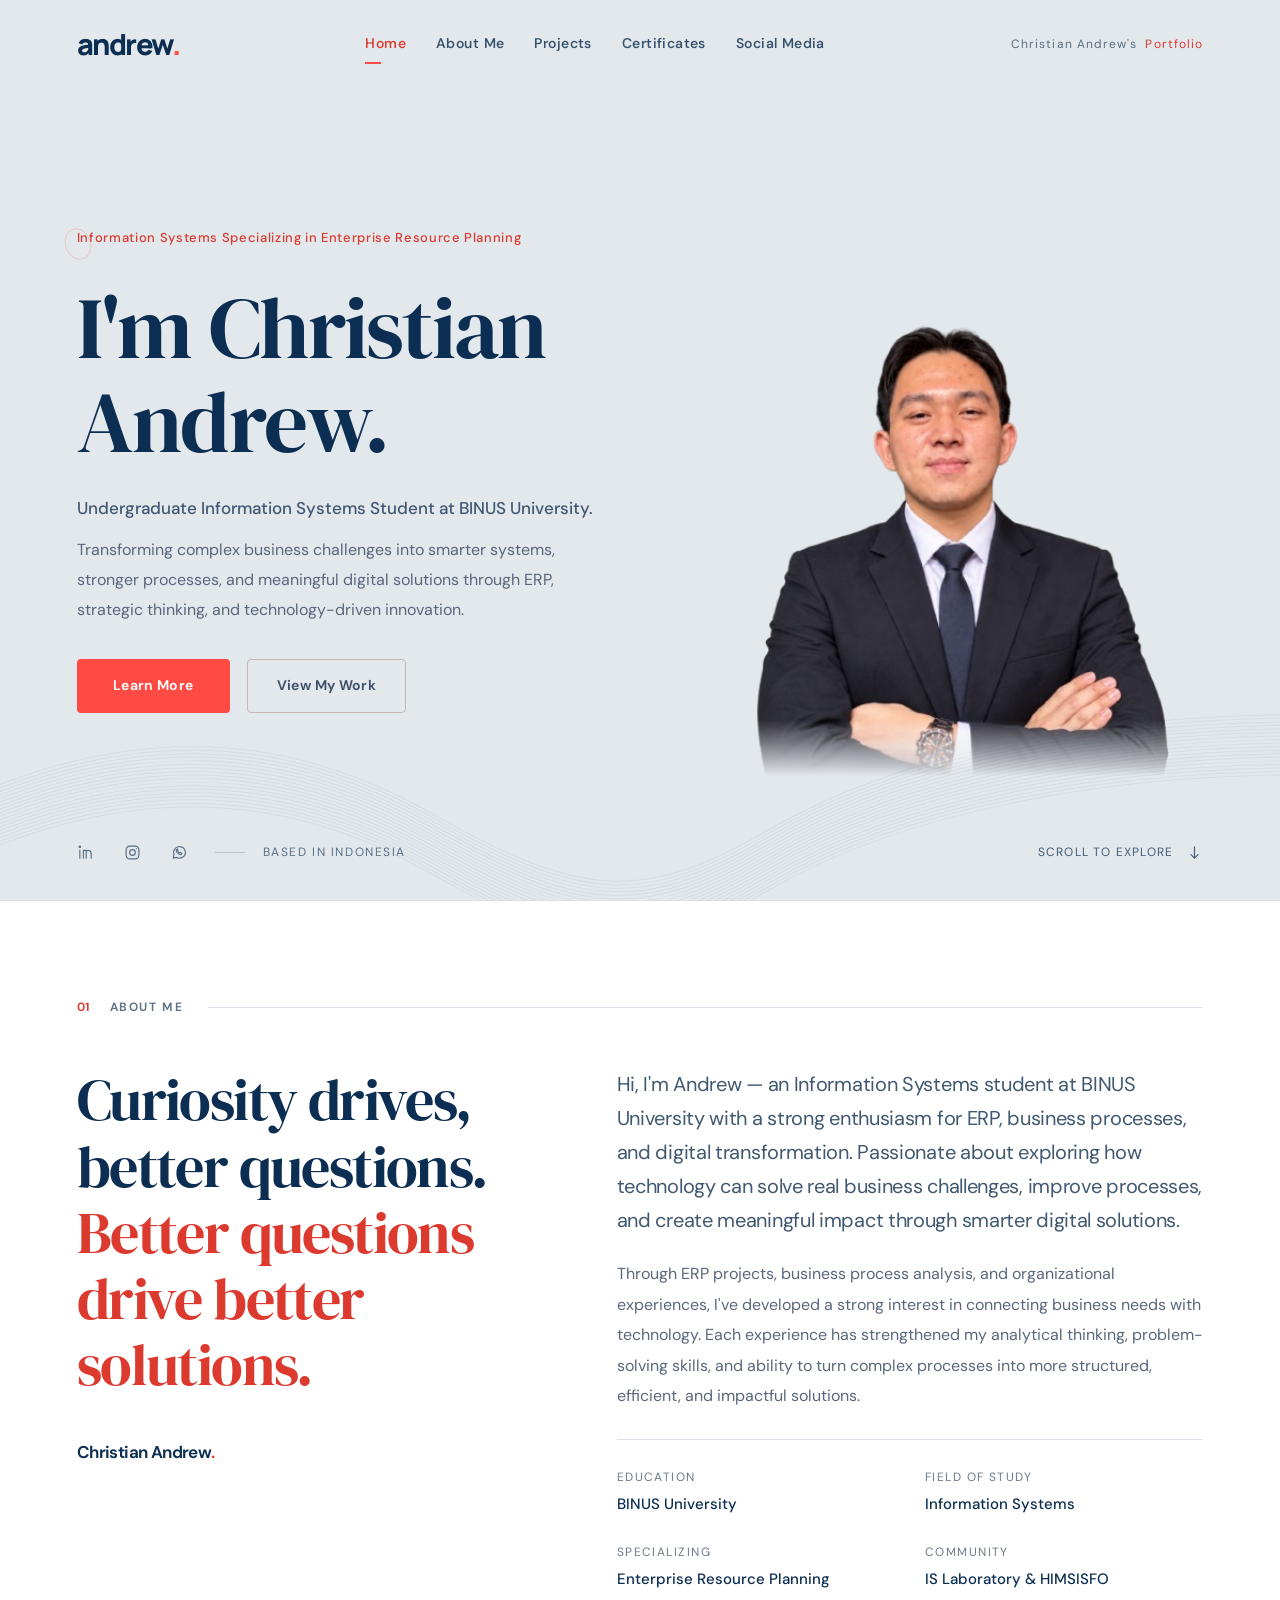
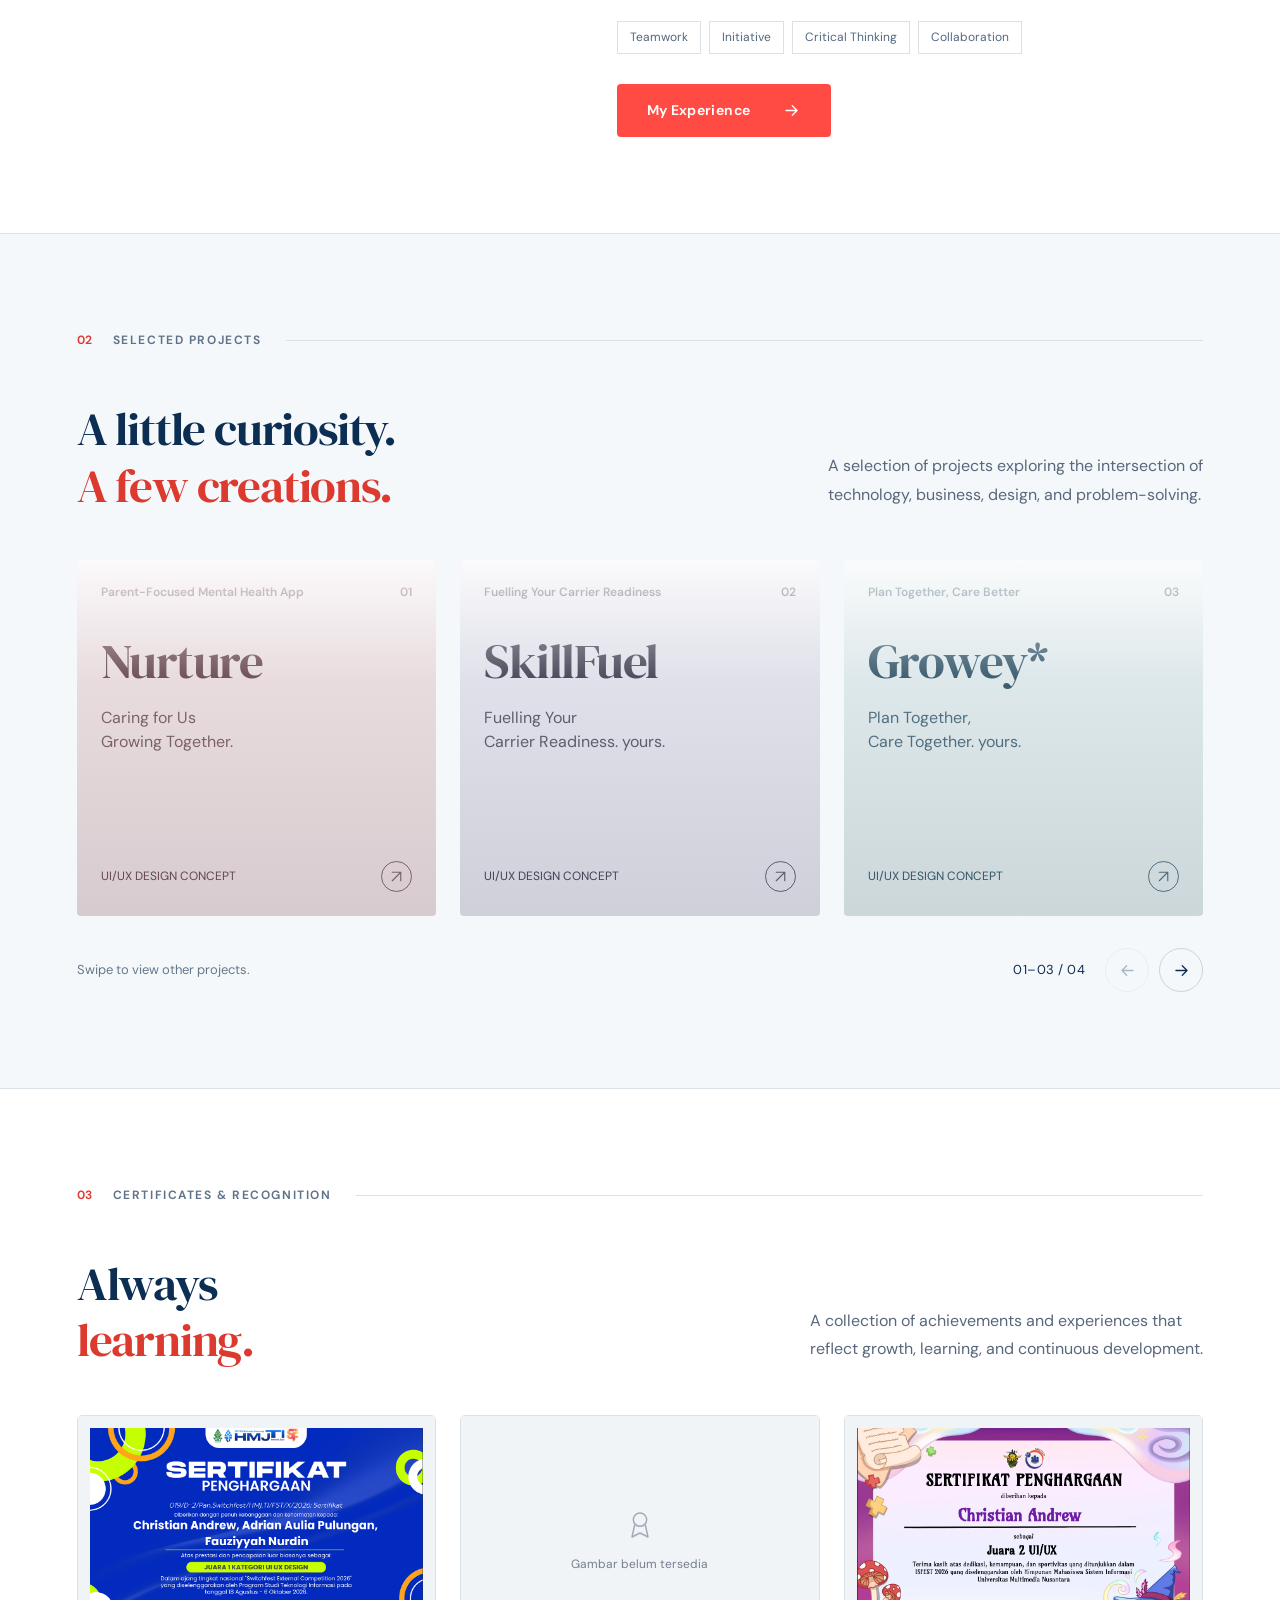
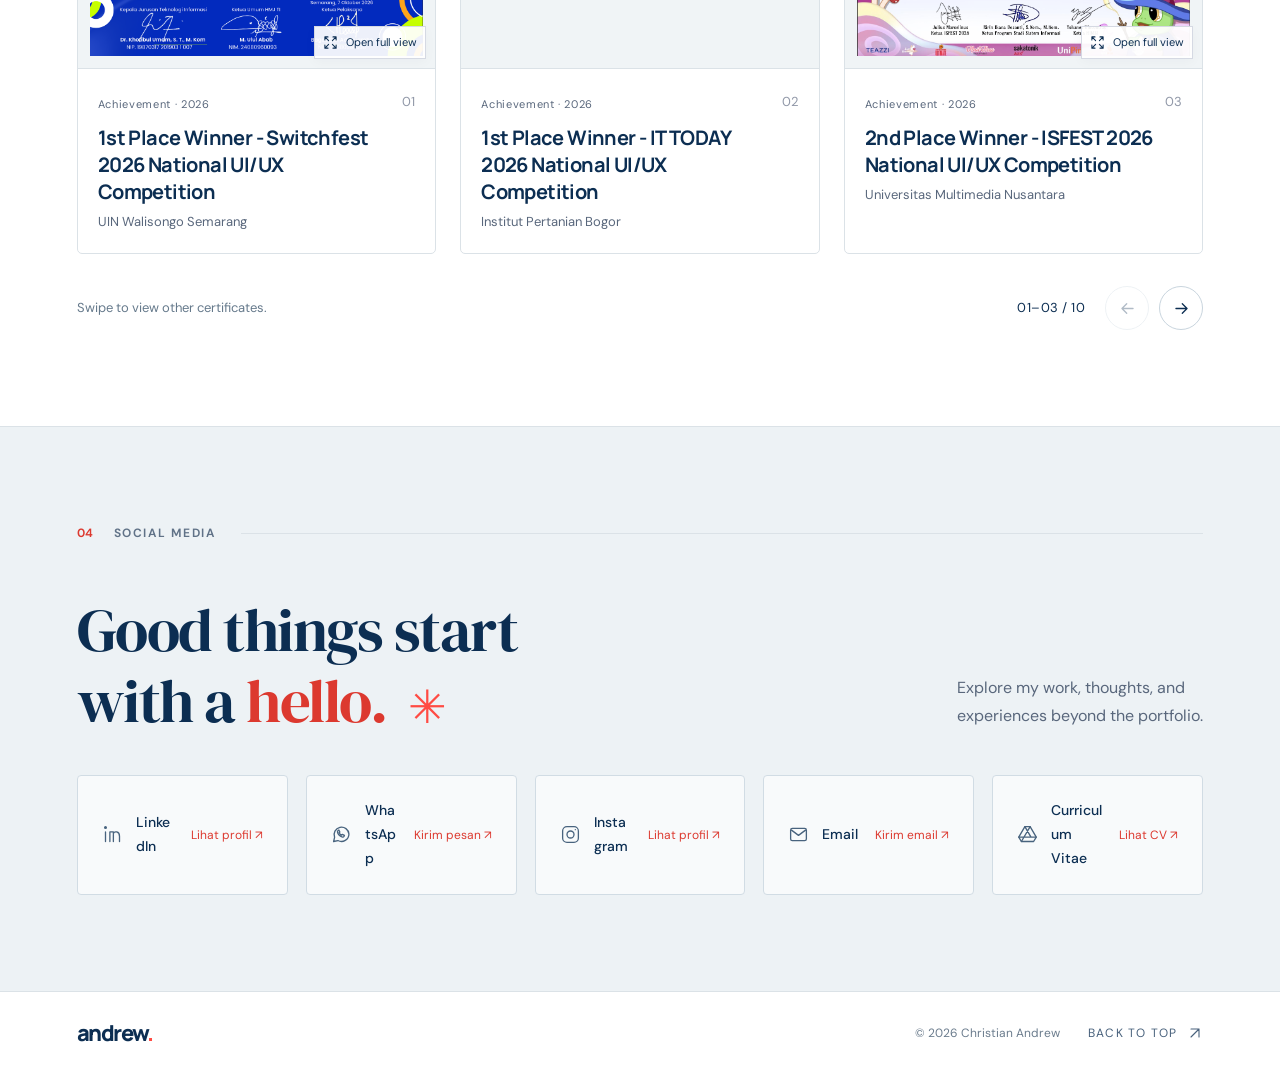
==== commit c20392af: "Update portfolio to latest version" ====
--- a/index.html
+++ b/index.html
@@ -2,7 +2,7 @@
 <html lang="id">
 
 <head>
-  <meta name="portfolio-version" content="carousel-6">
+  <meta name="portfolio-version" content="carousel-8">
   <meta charset="UTF-8">
   <meta name="viewport" content="width=device-width, initial-scale=1.0">
   <meta name="theme-color" content="#e3e8ec">
@@ -14,11 +14,11 @@
   <meta property="og:type" content="website">
   <meta property="og:title" content="Christian Andrew — Portfolio">
   <meta property="og:description" content="Information Systems, UI/UX, dan cerita di balik karya Christian Andrew.">
-  <link rel="stylesheet" href="style.css?v=carousel-6">
-  <link rel="stylesheet" href="theme.css?v=carousel-6">
-  <link rel="stylesheet" href="carousel.css?v=carousel-6">
-  <script src="script.js?v=carousel-6" defer></script>
-  <script src="carousel.js?v=carousel-6" defer></script>
+  <link rel="stylesheet" href="style.css?v=carousel-8">
+  <link rel="stylesheet" href="theme.css?v=carousel-8">
+  <link rel="stylesheet" href="carousel.css?v=carousel-8">
+  <script src="script.js?v=carousel-8" defer></script>
+  <script src="carousel.js?v=carousel-8" defer></script>
 </head>
 
 <body data-page="home">
@@ -74,6 +74,44 @@
       <path d="M4 7h16M4 12h16M4 17h16" />
     </symbol>
   </svg>
+
+  <div class="portfolio-intro" id="portfolio-intro" aria-hidden="true">
+    <div class="portfolio-intro-grid" aria-hidden="true"></div>
+    <div class="portfolio-intro-glow" aria-hidden="true"></div>
+
+    <div class="portfolio-intro-top">
+      <span class="portfolio-intro-wordmark">andrew<span>.</span></span>
+      <span class="portfolio-intro-edition">PERSONAL PORTFOLIO <b>2026</b></span>
+    </div>
+
+    <div class="portfolio-intro-main">
+      <div class="portfolio-intro-copy">
+        <p class="portfolio-intro-kicker"><span aria-hidden="true"></span> INFORMATION SYSTEMS <i>·</i> DIGITAL EXPERIENCE</p>
+        <h1 class="portfolio-intro-title"><span>Christian</span><span class="portfolio-intro-last">Andrew<span>.</span></span></h1>
+        <div class="portfolio-intro-subline">
+          <span>DESIGNING WITH PURPOSE</span>
+          <span class="portfolio-intro-subline-rule" aria-hidden="true"></span>
+          <span>SCROLL INTO MY WORLD <b>↘</b></span>
+        </div>
+      </div>
+
+      <div class="portfolio-intro-orbit" aria-hidden="true">
+        <span class="portfolio-intro-ring portfolio-intro-ring-one"></span>
+        <span class="portfolio-intro-ring portfolio-intro-ring-two"></span>
+        <span class="portfolio-intro-ring portfolio-intro-ring-three"></span>
+        <span class="portfolio-intro-orbit-path"></span>
+        <span class="portfolio-intro-orbit-dot"></span>
+        <span class="portfolio-intro-orbit-core">A<span>.</span></span>
+        <span class="portfolio-intro-orbit-index">01 <i>/</i> 04</span>
+      </div>
+    </div>
+
+    <div class="portfolio-intro-bottom">
+      <span class="portfolio-intro-bottom-label">THOUGHTFUL DESIGN. SMARTER SYSTEMS.</span>
+      <div class="portfolio-intro-progress" aria-hidden="true"><span></span></div>
+      <span class="portfolio-intro-bottom-year">CA — 2026</span>
+    </div>
+  </div>
 
   <div class="site-shell">
     <header class="site-header">
@@ -128,7 +166,7 @@
               class="button button-outline" href="#projects">View My Work</a></div>
         </div>
         <div class="hero-visual">
-          <img src="assets/iconlogo/fotoandrew.png" class="hero-art"
+          <img src="assets/iconlogo/nobg1.png" class="hero-art"
             alt="Monogram CA tiga dimensi berwarna grafit dengan aksen merah" width="1254" height="1254"
             fetchpriority="high">
         </div>
@@ -280,6 +318,63 @@
           <div class="certificate-grid carousel-track" id="certificate-track" tabindex="0"
             aria-label="Daftar sertifikat, gunakan panah kiri dan kanan untuk menggeser"
             aria-describedby="certificate-hint">
+            <article class="certificate-card" data-certificate="juara1">
+              <button class="certificate-preview" type="button"
+                aria-label="Gambar sertifikat Asisten Berdedikasi belum ditambahkan">
+                <span class="certificate-empty"><svg class="icon" aria-hidden="true">
+                    <use href="#i-award" />
+                  </svg><span></span><small></small></span>
+                <img class="certificate-image" alt="Sertifikat penghargaan Asisten Berdedikasi iSLAB BINUS University"
+                  hidden decoding="async">
+                <span class="certificate-zoom" hidden><svg class="icon" aria-hidden="true">
+                    <use href="#i-expand" />
+                  </svg><span>Open full view</span></span>
+              </button>
+              <div class="certificate-caption">
+                <div><span class="certificate-type">Achievement · 2026</span>
+                  <h3>1st Place Winner - Switchfest 2026 National UI/UX Competition</h3>
+                  <p>UIN Walisongo Semarang</p>
+                </div><span class="certificate-card-number" aria-hidden="true">01</span>
+              </div>
+            </article>
+            <article class="certificate-card" data-certificate="juara1it">
+              <button class="certificate-preview" type="button"
+                aria-label="Gambar sertifikat Asisten Berdedikasi belum ditambahkan">
+                <span class="certificate-empty"><svg class="icon" aria-hidden="true">
+                    <use href="#i-award" />
+                  </svg><span></span><small></small></span>
+                <img class="certificate-image" alt="Sertifikat penghargaan Asisten Berdedikasi iSLAB BINUS University"
+                  hidden decoding="async">
+                <span class="certificate-zoom" hidden><svg class="icon" aria-hidden="true">
+                    <use href="#i-expand" />
+                  </svg><span>Open full view</span></span>
+              </button>
+              <div class="certificate-caption">
+                <div><span class="certificate-type">Achievement · 2026</span>
+                  <h3>1st Place Winner - IT TODAY 2026 National UI/UX Competition</h3>
+                  <p>Institut Pertanian Bogor</p>
+                </div><span class="certificate-card-number" aria-hidden="true">02</span>
+              </div>
+            </article>
+            <article class="certificate-card" data-certificate="juara2">
+              <button class="certificate-preview" type="button"
+                aria-label="Gambar sertifikat Asisten Berdedikasi belum ditambahkan">
+                <span class="certificate-empty"><svg class="icon" aria-hidden="true">
+                    <use href="#i-award" />
+                  </svg><span></span><small></small></span>
+                <img class="certificate-image" alt="Sertifikat penghargaan Asisten Berdedikasi iSLAB BINUS University"
+                  hidden decoding="async">
+                <span class="certificate-zoom" hidden><svg class="icon" aria-hidden="true">
+                    <use href="#i-expand" />
+                  </svg><span>Open full view</span></span>
+              </button>
+              <div class="certificate-caption">
+                <div><span class="certificate-type">Achievement · 2026</span>
+                  <h3>2nd Place Winner - ISFEST 2026 National UI/UX Competition</h3>
+                  <p>Universitas Multimedia Nusantara</p>
+                </div><span class="certificate-card-number" aria-hidden="true">03</span>
+              </div>
+            </article>
             <article class="certificate-card" data-certificate="islab">
               <button class="certificate-preview" type="button"
                 aria-label="Gambar sertifikat Asisten Berdedikasi belum ditambahkan">
@@ -296,7 +391,7 @@
                 <div><span class="certificate-type">Achievement · 2026</span>
                   <h3>Asisten Berdedikasi Even Semester 2025/2026</h3>
                   <p>Information Systems Laboratory · BINUS University</p>
-                </div><span class="certificate-card-number" aria-hidden="true">01</span>
+                </div><span class="certificate-card-number" aria-hidden="true">04</span>
               </div>
             </article>
             <article class="certificate-card" data-certificate="sisappre">
@@ -314,7 +409,7 @@
                 <div><span class="certificate-type">Achievement · 2026</span>
                   <h3>SIS Exellence Awardee 2026</h3>
                   <p>School of Information Systems · BINUS University</p>
-                </div><span class="certificate-card-number" aria-hidden="true">02</span>
+                </div><span class="certificate-card-number" aria-hidden="true">05</span>
               </div>
             </article>
             <article class="certificate-card" data-certificate="dean">
@@ -331,7 +426,7 @@
                 <div><span class="certificate-type">Achievement · 2026</span>
                   <h3>Dean's List 2026</h3>
                   <p>School of Information Systems · BINUS University</p>
-                </div><span class="certificate-card-number" aria-hidden="true">03</span>
+                </div><span class="certificate-card-number" aria-hidden="true">06</span>
               </div>
             </article>
             <article class="certificate-card" data-certificate="pembicara">
@@ -348,7 +443,24 @@
                 <div><span class="certificate-type">Achievement · 2026</span>
                   <h3>Speaker at LDKCP HIMSISFO 2026: LUNAR</h3>
                   <p>HIMSISFO · BINUS University</p>
-                </div><span class="certificate-card-number" aria-hidden="true">04</span>
+                </div><span class="certificate-card-number" aria-hidden="true">07</span>
+              </div>
+            </article>
+            <article class="certificate-card" data-certificate="finalist">
+              <button class="certificate-preview" type="button" aria-label="Gambar Sertifikat 04 belum ditambahkan">
+                <span class="certificate-empty"><svg class="icon" aria-hidden="true">
+                    <use href="#i-award" />
+                  </svg><span></span><small></small></span>
+                <img class="certificate-image" alt="Gambar Sertifikat 04" hidden decoding="async">
+                <span class="certificate-zoom" hidden><svg class="icon" aria-hidden="true">
+                    <use href="#i-expand" />
+                  </svg><span>Open full view</span></span>
+              </button>
+              <div class="certificate-caption">
+                <div><span class="certificate-type">Achievement · 2026</span>
+                  <h3>Finalist of Hackfest 2026 International UI/UX Competition</h3>
+                  <p>Universitas Ciputra</p>
+                </div><span class="certificate-card-number" aria-hidden="true">08</span>
               </div>
             </article>
             <article class="certificate-card" data-certificate="stat">
@@ -365,7 +477,7 @@
                 <div><span class="certificate-type">Achievement · 2023</span>
                   <h3>1st Winner Statistic Competition at Natuna District Level</h3>
                   <p>FMIPA Universitas Tanjung Pura</p>
-                </div><span class="certificate-card-number" aria-hidden="true">05</span>
+                </div><span class="certificate-card-number" aria-hidden="true">09</span>
               </div>
             </article>
             <article class="certificate-card" data-certificate="ksn">
@@ -382,7 +494,7 @@
                 <div><span class="certificate-type">Achievement · 2023</span>
                   <h3>1st Winner KSN of Physics Field at Natuna District Level</h3>
                   <p>Kementrian Pendidikan dan Kebudayaan</p>
-                </div><span class="certificate-card-number" aria-hidden="true">06</span>
+                </div><span class="certificate-card-number" aria-hidden="true">10</span>
               </div>
             </article>
           </div>
@@ -433,19 +545,12 @@
                 <use href="#i-drive" />
               </svg><span>Curriculum Vitae</span></span><span class="social-status">Belum
               ditautkan</span></div>
-          <div class="social-card" data-social="github" id="github-contact"><span class="social-brand"><svg class="icon"
-                aria-hidden="true">
-                <use href="#i-github" />
-              </svg><span>GitHub</span></span><span class="social-status">Belum ditautkan</span></div>
-        </div>
+</div>
       </section>
     </main>
 
     <footer class="site-footer"><a href="#home" class="wordmark" aria-label="Kembali ke Home">andrew<span>.</span></a>
-      <p>© <span id="year">2026</span> Christian Andrew</p><a class="footer-github" href="#github-contact"
-        data-contact="github" aria-label="Informasi akun GitHub"><svg class="icon" aria-hidden="true">
-          <use href="#i-github" />
-        </svg><span>GitHub</span></a><a class="back-top" href="#home">BACK TO TOP <svg class="icon">
+      <p>© <span id="year">2026</span> Christian Andrew</p><a class="back-top" href="#home">BACK TO TOP <svg class="icon">
           <use href="#i-diagonal" />
         </svg></a>
     </footer>
--- a/theme.css
+++ b/theme.css
@@ -90,9 +90,11 @@
 .social-intro h2{font-family:var(--font-display);font-size:clamp(42px,4.8vw,68px);font-weight:400;line-height:1.16;letter-spacing:-1.5px}
 .red-star{color:var(--accent-fill);font-size:46px}
 /* Equal columns AND equal rows keep all six cards the same size, including CV. */
-.social-grid-six{display:grid;grid-template-columns:repeat(3,minmax(0,1fr));grid-auto-rows:1fr;align-items:stretch;gap:18px}
+.social-grid-six{display:grid;grid-template-columns:repeat(6,minmax(0,1fr));grid-auto-rows:1fr;align-items:stretch;gap:18px}
+.social-grid-six .social-card{grid-column:span 2}
+.social-grid-six .social-card:nth-last-child(-n+2){grid-column:span 3}
 .social-grid-six .social-card{display:grid;grid-template-columns:minmax(0,1fr) auto;grid-column:auto;gap:16px;padding:23px 24px;min-width:0;min-height:108px;height:100%;align-items:center;border-color:#d1dce4;background:#f8fafb;border-radius:4px}
-.social-brand{font-size:16px;color:var(--ink)}
+.social-brand{font-size:14px;color:var(--ink)}
 .social-grid-six .social-brand,.social-grid-six .social-brand>span{min-width:0}
 .social-grid-six .social-brand>span{overflow-wrap:break-word}
 .social-brand .icon{color:#48637e}
@@ -102,9 +104,6 @@
 .site-footer{padding:28px var(--page-gutter);border-color:var(--line);background:#fff;gap:28px}
 .site-footer>.wordmark{margin-right:auto}
 .site-footer>p{color:#6b7c8d}
-.footer-github{display:inline-flex;align-items:center;gap:9px;font-size:14px;color:#48617c;white-space:nowrap}
-.footer-github .icon{width:18px;height:18px}
-.footer-github:hover{color:var(--accent)}
 .back-top{font-size:12px;color:#48617c;white-space:nowrap}
 .breadcrumb{padding-left:var(--page-gutter);padding-right:var(--page-gutter)}
 .detail-hero{padding-left:var(--page-gutter);padding-right:var(--page-gutter);background:#fff}
@@ -122,7 +121,7 @@
 .experience-filter.active{background:var(--ink);border-color:var(--ink)}
 @media(min-width:1600px){.hero{padding-top:90px;padding-bottom:140px}.hero-visual{height:clamp(360px,calc(100svh - 318px),760px);max-height:760px;width:108%;margin-left:0}}
 @media(max-width:1180px){.site-header{gap:25px}.main-nav{gap:23px}.hero{gap:0;padding-top:70px;padding-bottom:114px}.hero h1{font-size:clamp(60px,6.6vw,84px)}.hero-description{max-width:440px}.hero-visual{width:114%;height:clamp(320px,calc(100svh - 272px),650px);margin-left:-3%;min-height:0}.section{padding-top:78px;padding-bottom:78px}.social-grid-six .social-card{padding:21px 18px;gap:14px}.social-grid-six .social-status{max-width:86px}}
-@media(max-width:950px){.hero{grid-template-columns:1.08fr .92fr;min-height:calc(100svh - 88px);padding-top:60px;padding-bottom:110px}.hero h1{font-size:clamp(55px,6.8vw,70px);letter-spacing:-1.4px}.hero .eyebrow{font-size:12px;margin-bottom:26px}.hero-role{font-size:16px}.hero-description{font-size:16px}.hero-visual{width:122%;height:clamp(300px,calc(100svh - 258px),600px);margin-left:-5%;min-height:0}.hero-actions{gap:12px}.hero-actions .button{min-width:135px;padding:13px 21px}.social-grid-six{grid-template-columns:repeat(2,minmax(0,1fr))}.social-grid-six .social-status{max-width:96px}.site-footer{gap:24px;flex-wrap:wrap}.site-footer>.wordmark{margin-right:0}.site-footer>p{margin-right:auto}}
+@media(max-width:950px){.hero{grid-template-columns:1.08fr .92fr;min-height:calc(100svh - 88px);padding-top:60px;padding-bottom:110px}.hero h1{font-size:clamp(55px,6.8vw,70px);letter-spacing:-1.4px}.hero .eyebrow{font-size:12px;margin-bottom:26px}.hero-role{font-size:16px}.hero-description{font-size:16px}.hero-visual{width:122%;height:clamp(300px,calc(100svh - 258px),600px);margin-left:-5%;min-height:0}.hero-actions{gap:12px}.hero-actions .button{min-width:135px;padding:13px 21px}.social-grid-six{grid-template-columns:repeat(2,minmax(0,1fr))}.social-grid-six .social-card,.social-grid-six .social-card:nth-last-child(-n+2){grid-column:auto}.social-grid-six .social-status{max-width:96px}.site-footer{gap:24px;flex-wrap:wrap}.site-footer>.wordmark{margin-right:0}.site-footer>p{margin-right:auto}}
 @media(max-width:700px){
   :root{--page-gutter:7vw}
   .site-header{height:78px;gap:0}
@@ -153,17 +152,355 @@
   .section-intro h2{font-size:43px;letter-spacing:-.8px}
   .social-intro h2{font-size:46px;letter-spacing:-1px}
   .red-star{font-size:36px;margin-left:14px}
-  .social-grid-six{grid-template-columns:1fr;gap:13px}
+  .social-grid-six{grid-template-columns:1fr;gap:13px}.social-grid-six .social-card,.social-grid-six .social-card:nth-last-child(-n+2){grid-column:auto}
   .social-grid-six .social-card{padding:21px 23px;min-height:96px}
   .site-footer{padding:26px var(--page-gutter);display:grid;grid-template-columns:1fr auto;gap:21px 15px}
   .site-footer>.wordmark{grid-column:1;grid-row:1}
   .site-footer>p{grid-column:1;grid-row:2;font-size:12px;margin:0}
-  .footer-github{grid-column:2;grid-row:1;justify-self:end;font-size:14px}
-  .back-top{grid-column:2;grid-row:2;width:auto;font-size:12px;letter-spacing:0;gap:6px}
+    .back-top{grid-column:2;grid-row:2;width:auto;font-size:12px;letter-spacing:0;gap:6px}
   .detail-intro h1{font-size:55px}
   .detail-intro h2{font-size:31px}
   .experience-hero h1{font-size:clamp(36px,8.8vw,48px)}
   .experience-content h2{font-size:23px}
 }
 @media(max-width:360px){.hero h1{font-size:46px;letter-spacing:-1px}.hero-actions .button{min-width:0;flex:1;padding:13px 16px}.hero .eyebrow{font-size:12px}.scroll-link{font-size:12px}.hero-socials{gap:10px}.about-title h2{font-size:43px}.section-intro h2{font-size:39px}.social-intro h2{font-size:40px}.site-footer>p{max-width:180px;line-height:1.6}}
+
+
+/* First-visit portfolio intro — editorial, navy/coral, and motion-led */
+.portfolio-intro{
+  position:fixed;
+  inset:0;
+  z-index:9999;
+  display:grid;
+  grid-template-rows:auto 1fr auto;
+  padding:clamp(25px,4.2vw,62px) var(--page-gutter, 7vw) clamp(23px,3vw,42px);
+  overflow:hidden;
+  isolation:isolate;
+  color:#f7f9fb;
+  background:
+    radial-gradient(ellipse at 76% 47%,rgba(39,83,125,.42) 0,rgba(12,46,82,.12) 35%,transparent 65%),
+    linear-gradient(128deg,#071a2d 0%,#0c2e52 57%,#102c49 100%);
+  opacity:1;
+  visibility:visible;
+  transform:translateY(0);
+}
+.portfolio-intro.is-hidden{
+  visibility:hidden;
+  pointer-events:none;
+  transform:translateY(-102%);
+  transition:transform .88s cubic-bezier(.77,0,.175,1),visibility 0s .9s;
+}
+.portfolio-intro-grid{
+  position:absolute;
+  inset:0;
+  z-index:-2;
+  opacity:.19;
+  background-image:linear-gradient(rgba(225,236,246,.12) 1px,transparent 1px),linear-gradient(90deg,rgba(225,236,246,.12) 1px,transparent 1px);
+  background-size:clamp(46px,6vw,86px) clamp(46px,6vw,86px);
+  mask-image:linear-gradient(110deg,transparent 0%,#000 45%,#000 100%);
+  animation:introGridReveal 1.4s ease both;
+}
+.portfolio-intro-glow{
+  position:absolute;
+  width:min(58vw,850px);
+  aspect-ratio:1;
+  right:-8%;
+  top:50%;
+  z-index:-1;
+  border-radius:50%;
+  background:radial-gradient(circle,rgba(70,112,153,.2) 0,rgba(22,62,100,.09) 42%,transparent 70%);
+  transform:translateY(-50%) scale(.83);
+  animation:introGlowIn 1.7s .1s cubic-bezier(.2,.65,.3,1) both;
+}
+.portfolio-intro-top,.portfolio-intro-bottom{
+  display:flex;
+  align-items:center;
+  justify-content:space-between;
+  gap:20px;
+  position:relative;
+  z-index:3;
+}
+.portfolio-intro-wordmark{
+  font-family:'Manrope',Arial,sans-serif;
+  font-size:clamp(21px,2vw,29px);
+  font-weight:800;
+  letter-spacing:-1.8px;
+  color:#fff;
+  opacity:0;
+  animation:introHeaderIn .65s .12s ease forwards;
+}
+.portfolio-intro-wordmark span,.portfolio-intro-last>span,.portfolio-intro-orbit-core>span{color:#ff6259}
+.portfolio-intro-edition{
+  display:flex;
+  align-items:center;
+  gap:15px;
+  color:#a8bacb;
+  font-family:'DM Sans',Arial,sans-serif;
+  font-size:10px;
+  font-weight:600;
+  letter-spacing:.18em;
+  opacity:0;
+  animation:introHeaderIn .65s .2s ease forwards;
+}
+.portfolio-intro-edition b{color:#fff;font-weight:600}
+.portfolio-intro-main{
+  min-height:0;
+  position:relative;
+  display:flex;
+  align-items:center;
+  padding:2vh 0 1vh;
+}
+.portfolio-intro-copy{position:relative;z-index:2;width:min(78%,950px)}
+.portfolio-intro-kicker{
+  display:flex;
+  align-items:center;
+  gap:13px;
+  margin:0 0 clamp(23px,3vw,42px);
+  color:#c2d0dd;
+  font-family:'DM Sans',Arial,sans-serif;
+  font-size:clamp(9px,.8vw,11px);
+  font-weight:600;
+  letter-spacing:.19em;
+  opacity:0;
+  transform:translateY(15px);
+  animation:introKickerIn .6s .32s ease forwards;
+}
+.portfolio-intro-kicker>span{display:block;width:27px;height:2px;background:#ff6259;box-shadow:0 0 17px #ff625966}
+.portfolio-intro-kicker i{font-style:normal;color:#ff6259}
+.portfolio-intro-title{
+  display:flex;
+  flex-direction:column;
+  align-items:flex-start;
+  margin:0;
+  font-family:var(--font-display,'DM Serif Display',Georgia,serif);
+  font-size:clamp(69px,10.3vw,154px);
+  font-weight:400;
+  line-height:.84;
+  letter-spacing:-.055em;
+  color:#f7f9fb;
+}
+.portfolio-intro-title>span:first-child{
+  display:block;
+  opacity:0;
+  transform:translateY(38px);
+  animation:introNameIn .78s .36s cubic-bezier(.16,1,.3,1) forwards;
+}
+.portfolio-intro-title .portfolio-intro-last{
+  display:block;
+  color:#b8c9d8;
+  margin-top:.12em;
+  padding-right:.09em;
+  opacity:0;
+  transform:translateY(38px);
+  animation:introNameIn .82s .52s cubic-bezier(.16,1,.3,1) forwards;
+}
+.portfolio-intro-subline{
+  display:flex;
+  align-items:center;
+  gap:16px;
+  margin-top:clamp(25px,3.2vw,46px);
+  color:#adbdcc;
+  font-family:'DM Sans',Arial,sans-serif;
+  font-size:10px;
+  font-weight:550;
+  letter-spacing:.15em;
+  opacity:0;
+  animation:introSublineIn .7s .8s ease forwards;
+}
+.portfolio-intro-subline-rule{display:block;width:clamp(28px,5vw,70px);height:1px;background:#ff6259;transform-origin:left;animation:introRuleGrow .8s .95s ease both}
+.portfolio-intro-subline b{color:#ff6259;font-size:13px;margin-left:7px;font-weight:500}
+.portfolio-intro-orbit{
+  position:absolute;
+  width:min(48vw,675px);
+  aspect-ratio:1;
+  right:0;
+  top:50%;
+  transform:translate(7%,-50%);
+  z-index:1;
+  opacity:0;
+  animation:introOrbitIn 1.25s .24s cubic-bezier(.2,.75,.25,1) forwards;
+}
+.portfolio-intro-ring{
+  position:absolute;
+  inset:0;
+  border:1px solid rgba(204,221,235,.18);
+  border-radius:50%;
+}
+.portfolio-intro-ring-one{transform:scale(1);animation:introRingPulse 5s 1.1s ease-in-out infinite}
+.portfolio-intro-ring-two{inset:12%;border-color:rgba(204,221,235,.25);border-style:dashed;animation:introOrbitSpin 34s linear infinite}
+.portfolio-intro-ring-three{inset:25%;border-color:rgba(255,98,89,.37);box-shadow:0 0 60px rgba(255,98,89,.05),inset 0 0 45px rgba(255,98,89,.035)}
+.portfolio-intro-orbit-path{
+  position:absolute;
+  inset:5% -2%;
+  border:1px solid rgba(204,221,235,.1);
+  border-radius:50%;
+  transform:rotate(-32deg) scaleY(.69);
+}
+.portfolio-intro-orbit-dot{
+  position:absolute;
+  top:9%;
+  left:68%;
+  width:11px;
+  height:11px;
+  border-radius:50%;
+  background:#ff6259;
+  box-shadow:0 0 0 7px rgba(255,98,89,.1),0 0 28px rgba(255,98,89,.65);
+  animation:introDotFloat 4s 1.4s ease-in-out infinite;
+}
+.portfolio-intro-orbit-core{
+  position:absolute;
+  inset:34%;
+  display:grid;
+  place-items:center;
+  border:1px solid rgba(220,233,244,.19);
+  border-radius:50%;
+  color:rgba(242,247,251,.9);
+  font-family:var(--font-display,'DM Serif Display',Georgia,serif);
+  font-size:clamp(62px,9vw,128px);
+  letter-spacing:-.07em;
+  background:radial-gradient(circle at 34% 23%,rgba(115,156,192,.17),rgba(9,35,61,.04) 68%);
+  box-shadow:0 0 80px rgba(4,16,29,.1);
+}
+.portfolio-intro-orbit-index{
+  position:absolute;
+  right:1%;
+  bottom:19%;
+  color:#b5c4d1;
+  font-family:'DM Sans',Arial,sans-serif;
+  font-size:10px;
+  letter-spacing:.13em;
+}
+.portfolio-intro-orbit-index i{color:#ff6259;font-style:normal;padding:0 5px}
+.portfolio-intro-bottom{padding-top:19px}
+.portfolio-intro-bottom-label,.portfolio-intro-bottom-year{
+  color:#94a9bb;
+  font-family:'DM Sans',Arial,sans-serif;
+  font-size:9px;
+  font-weight:600;
+  letter-spacing:.16em;
+  white-space:nowrap;
+  opacity:0;
+  animation:introHeaderIn .6s .7s ease forwards;
+}
+.portfolio-intro-bottom-year{letter-spacing:.13em;animation-delay:.82s;color:#d0dbe4}
+.portfolio-intro-progress{
+  height:2px;
+  flex:1;
+  max-width:300px;
+  margin:0 clamp(18px,3vw,45px);
+  background:rgba(218,231,241,.18);
+  overflow:hidden;
+}
+.portfolio-intro-progress span{
+  display:block;
+  width:0;
+  height:100%;
+  background:#ff6259;
+  box-shadow:0 0 15px rgba(255,98,89,.6);
+  animation:introProgress 2.25s .05s cubic-bezier(.5,0,.2,1) forwards;
+}
+@keyframes introHeaderIn{to{opacity:1;transform:translateY(0)}}
+@keyframes introKickerIn{to{opacity:1;transform:translateY(0)}}
+@keyframes introNameIn{to{opacity:1;transform:translateY(0)}}
+@keyframes introSublineIn{to{opacity:1;transform:translateY(0)}}
+@keyframes introRuleGrow{from{transform:scaleX(0)}to{transform:scaleX(1)}}
+@keyframes introOrbitIn{from{opacity:0;transform:translate(10%,-47%) scale(.88)}to{opacity:1;transform:translate(7%,-50%) scale(1)}}
+@keyframes introRingPulse{0%,100%{transform:scale(1);opacity:.9}50%{transform:scale(1.018);opacity:.65}}
+@keyframes introOrbitSpin{to{transform:rotate(360deg)}}
+@keyframes introDotFloat{0%,100%{transform:translate(0,0)}50%{transform:translate(-7px,10px)}}
+@keyframes introGlowIn{from{opacity:0;transform:translateY(-50%) scale(.75)}to{opacity:1;transform:translateY(-50%) scale(1)}}
+@keyframes introGridReveal{from{opacity:0;transform:translateY(12px)}to{opacity:.19;transform:translateY(0)}}
+@keyframes introProgress{to{width:100%}}
+
+/* The homepage content enters as the intro curtain lifts away. */
+.portfolio-entered .site-header{animation:homeReveal .68s .12s cubic-bezier(.2,.7,.25,1) both}
+.portfolio-entered .hero-copy>*{animation:homeReveal .72s cubic-bezier(.2,.7,.25,1) both}
+.portfolio-entered .hero-copy>.eyebrow{animation-delay:.12s}
+.portfolio-entered .hero-copy>h1{animation-delay:.2s}
+.portfolio-entered .hero-copy>.hero-role{animation-delay:.29s}
+.portfolio-entered .hero-copy>.hero-description{animation-delay:.37s}
+.portfolio-entered .hero-copy>.hero-actions{animation-delay:.45s}
+.portfolio-entered .hero-visual{animation:homeVisualReveal .9s .18s cubic-bezier(.16,1,.3,1) both}
+.portfolio-entered .hero-bottom{animation:homeReveal .7s .42s ease both}
+@keyframes homeReveal{from{opacity:0;transform:translateY(18px)}to{opacity:1;transform:translateY(0)}}
+@keyframes homeVisualReveal{from{opacity:0;transform:translateY(18px) scale(.97)}to{opacity:1;transform:translateY(0) scale(1)}}
+
+@media(max-width:700px){
+  .portfolio-intro{padding:25px 7% 23px}
+  .portfolio-intro-edition{gap:8px;font-size:8px;letter-spacing:.12em}
+  .portfolio-intro-main{align-items:center;padding:0}
+  .portfolio-intro-copy{width:100%;padding-bottom:10vh}
+  .portfolio-intro-kicker{font-size:8px;letter-spacing:.12em;gap:8px;margin-bottom:27px;flex-wrap:wrap}
+  .portfolio-intro-kicker>span{width:20px}
+  .portfolio-intro-title{font-size:clamp(62px,15vw,102px);line-height:.9;letter-spacing:-.06em}
+  .portfolio-intro-title .portfolio-intro-last{margin-top:.17em}
+  .portfolio-intro-subline{font-size:8px;gap:10px;letter-spacing:.09em;margin-top:29px;flex-wrap:wrap}
+  .portfolio-intro-subline-rule{width:24px}
+  .portfolio-intro-orbit{width:min(94vw,520px);right:-38%;top:58%;transform:translate(0,-50%);opacity:.72}
+  .portfolio-intro-orbit-core{font-size:clamp(58px,16vw,88px);inset:36%}
+  .portfolio-intro-orbit-index{right:15%;bottom:17%;font-size:8px}
+  .portfolio-intro-bottom{gap:10px}
+  .portfolio-intro-bottom-label{font-size:7px;letter-spacing:.09em;white-space:normal;max-width:135px;line-height:1.6}
+  .portfolio-intro-progress{margin:0;max-width:none;min-width:30px}
+  .portfolio-intro-bottom-year{font-size:8px;letter-spacing:.08em}
+}
+@media(max-width:380px){
+  .portfolio-intro-edition{font-size:7px;letter-spacing:.08em}
+  .portfolio-intro-title{font-size:clamp(58px,14.8vw,70px)}
+  .portfolio-intro-subline>span:last-child{display:none}
+  .portfolio-intro-bottom-label{max-width:110px}
+}
+@media(prefers-reduced-motion:reduce){
+  .portfolio-intro-grid,.portfolio-intro-glow,.portfolio-intro-wordmark,.portfolio-intro-edition,.portfolio-intro-kicker,.portfolio-intro-title>span,.portfolio-intro-subline,.portfolio-intro-orbit,.portfolio-intro-bottom-label,.portfolio-intro-bottom-year,.portfolio-intro-progress span,.portfolio-intro-ring,.portfolio-intro-orbit-dot,.portfolio-entered .site-header,.portfolio-entered .hero-copy>*,.portfolio-entered .hero-visual,.portfolio-entered .hero-bottom{animation:none!important;opacity:1!important;transform:none!important}
+  .portfolio-intro-title .portfolio-intro-last{color:#b8c9d8}
+  .portfolio-intro-progress span{width:100%}
+}
+
+/* Project direct-link buttons */
+.project-work-links{
+  display:flex;
+  flex-wrap:wrap;
+  align-items:center;
+  gap:12px;
+  margin-top:26px;
+}
+.project-work-links[hidden]{display:none}
+.button-secondary{
+  background:transparent;
+  color:var(--ink);
+  border-color:var(--line);
+}
+.button-secondary:hover{
+  background:#fff;
+  border-color:var(--accent);
+  color:var(--accent);
+  transform:translateY(-1px);
+}
+
 @media(prefers-reduced-motion:reduce){.button:hover,.certificate-preview.has-image:hover .certificate-image{transform:none}}
+
+/* Final contact layout refinement: balanced cards on desktop. */
+@media (min-width: 1181px){
+  .social-grid-six{
+    grid-template-columns:repeat(5,minmax(0,1fr));
+    grid-auto-rows:auto;
+    gap:18px;
+  }
+  .social-grid-six .social-card,
+  .social-grid-six .social-card:nth-last-child(-n+2){
+    grid-column:auto;
+    min-height:108px;
+    height:auto;
+  }
+}
+
+@media (min-width: 951px) and (max-width: 1180px){
+  .social-grid-six{
+    grid-template-columns:repeat(3,minmax(0,1fr));
+    grid-auto-rows:auto;
+  }
+  .social-grid-six .social-card,
+  .social-grid-six .social-card:nth-last-child(-n+2){
+    grid-column:auto;
+  }
+}
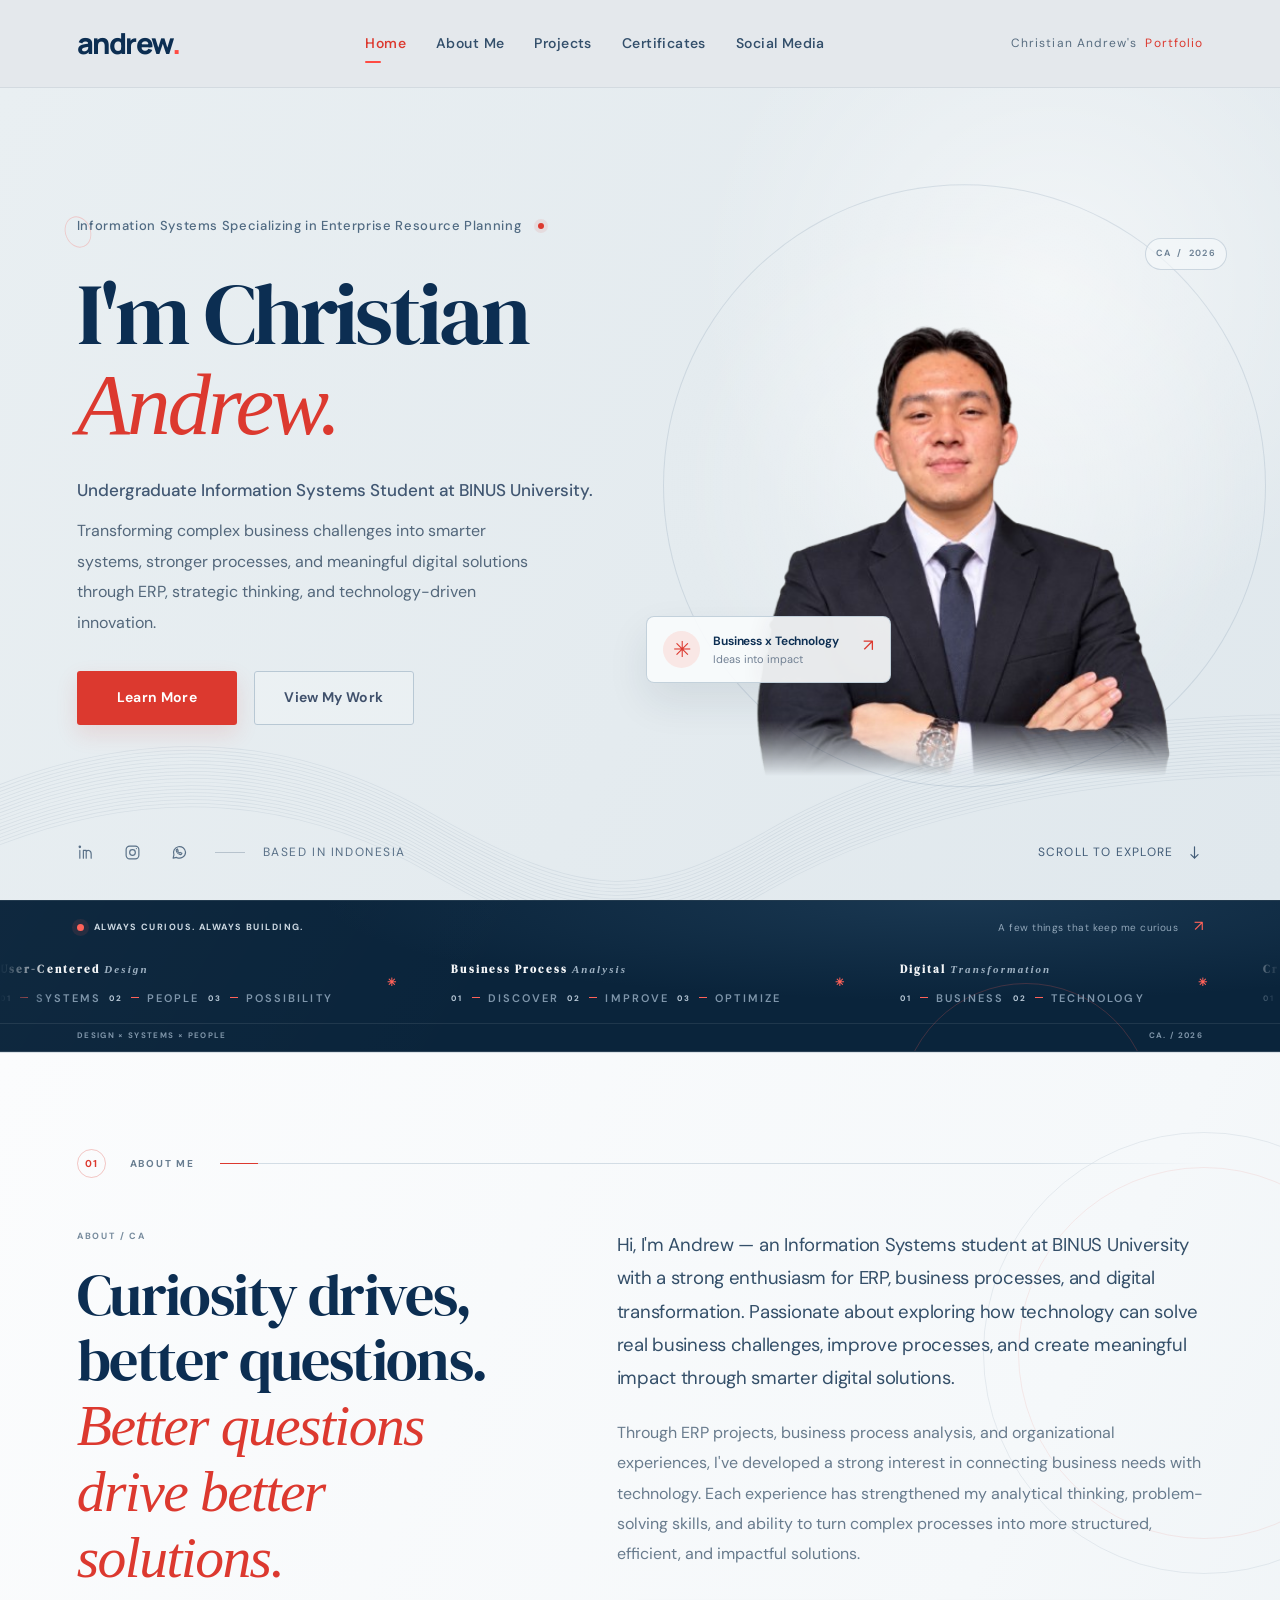
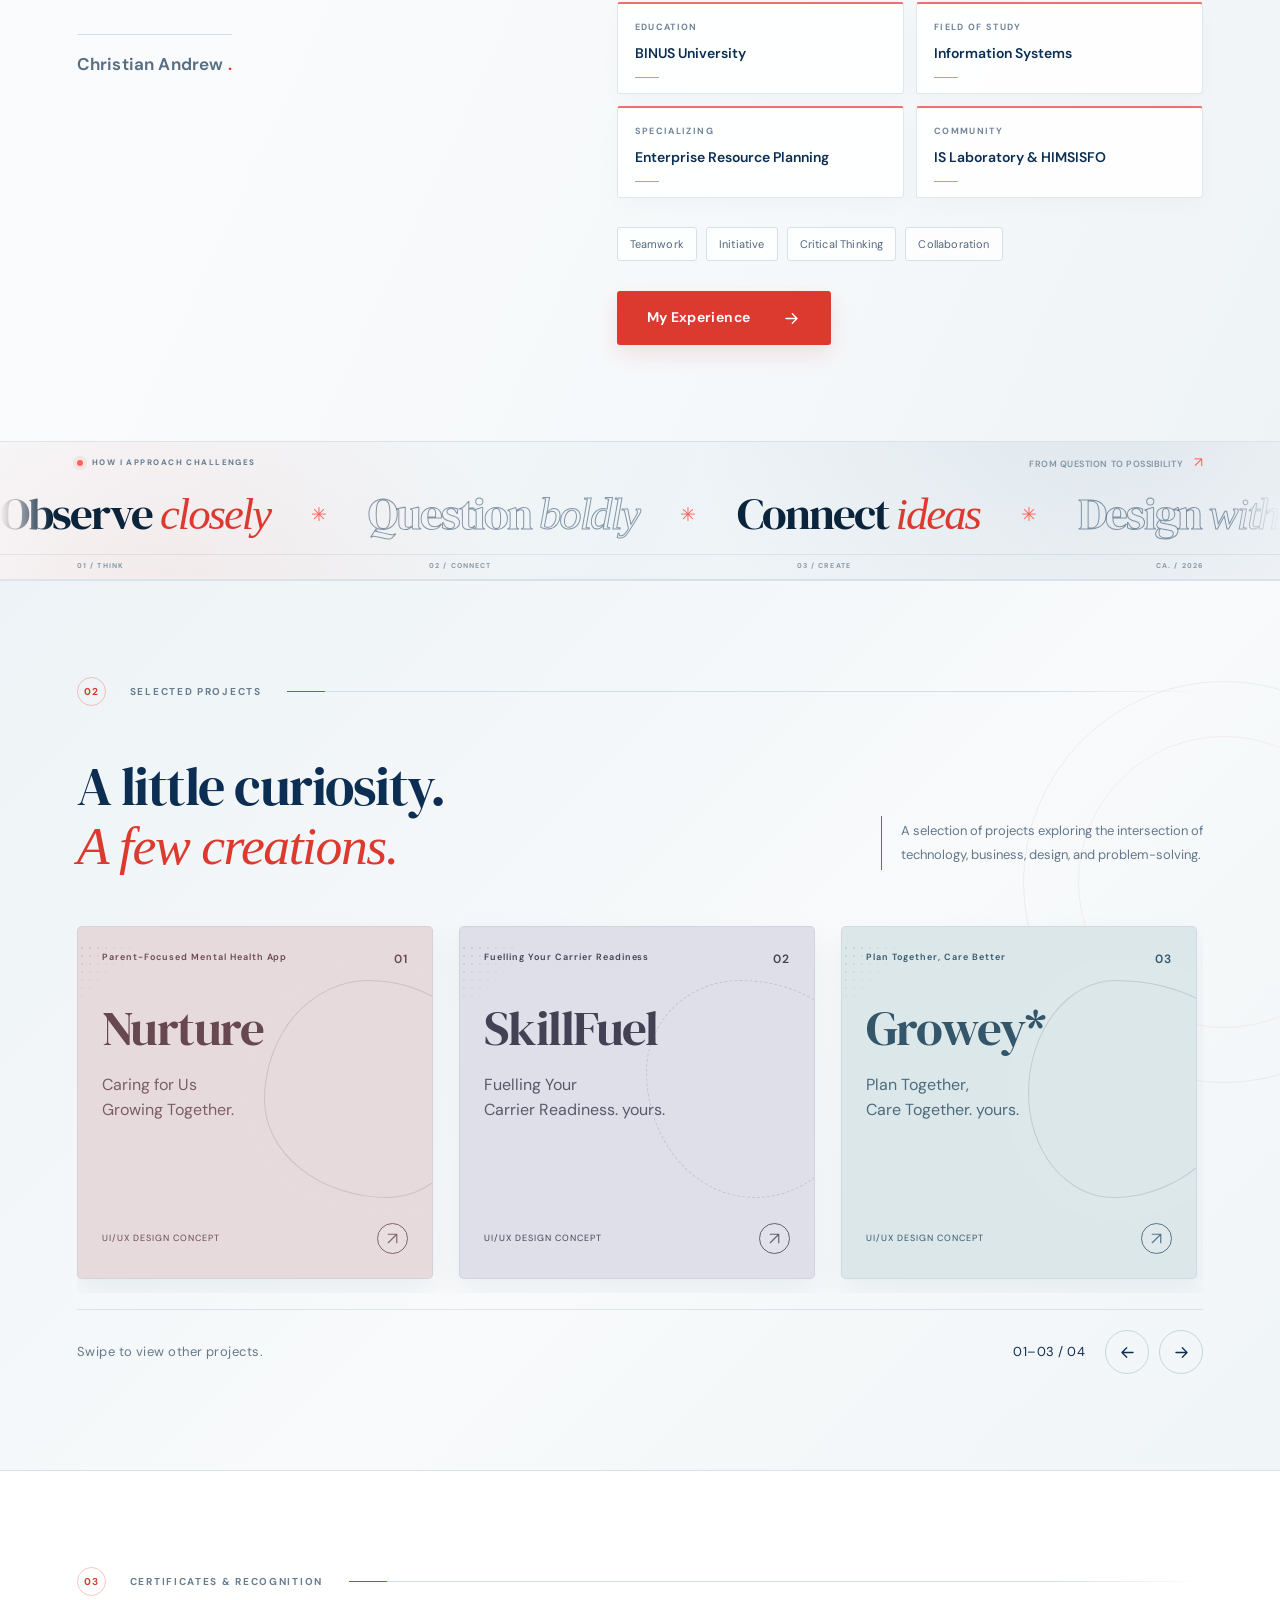
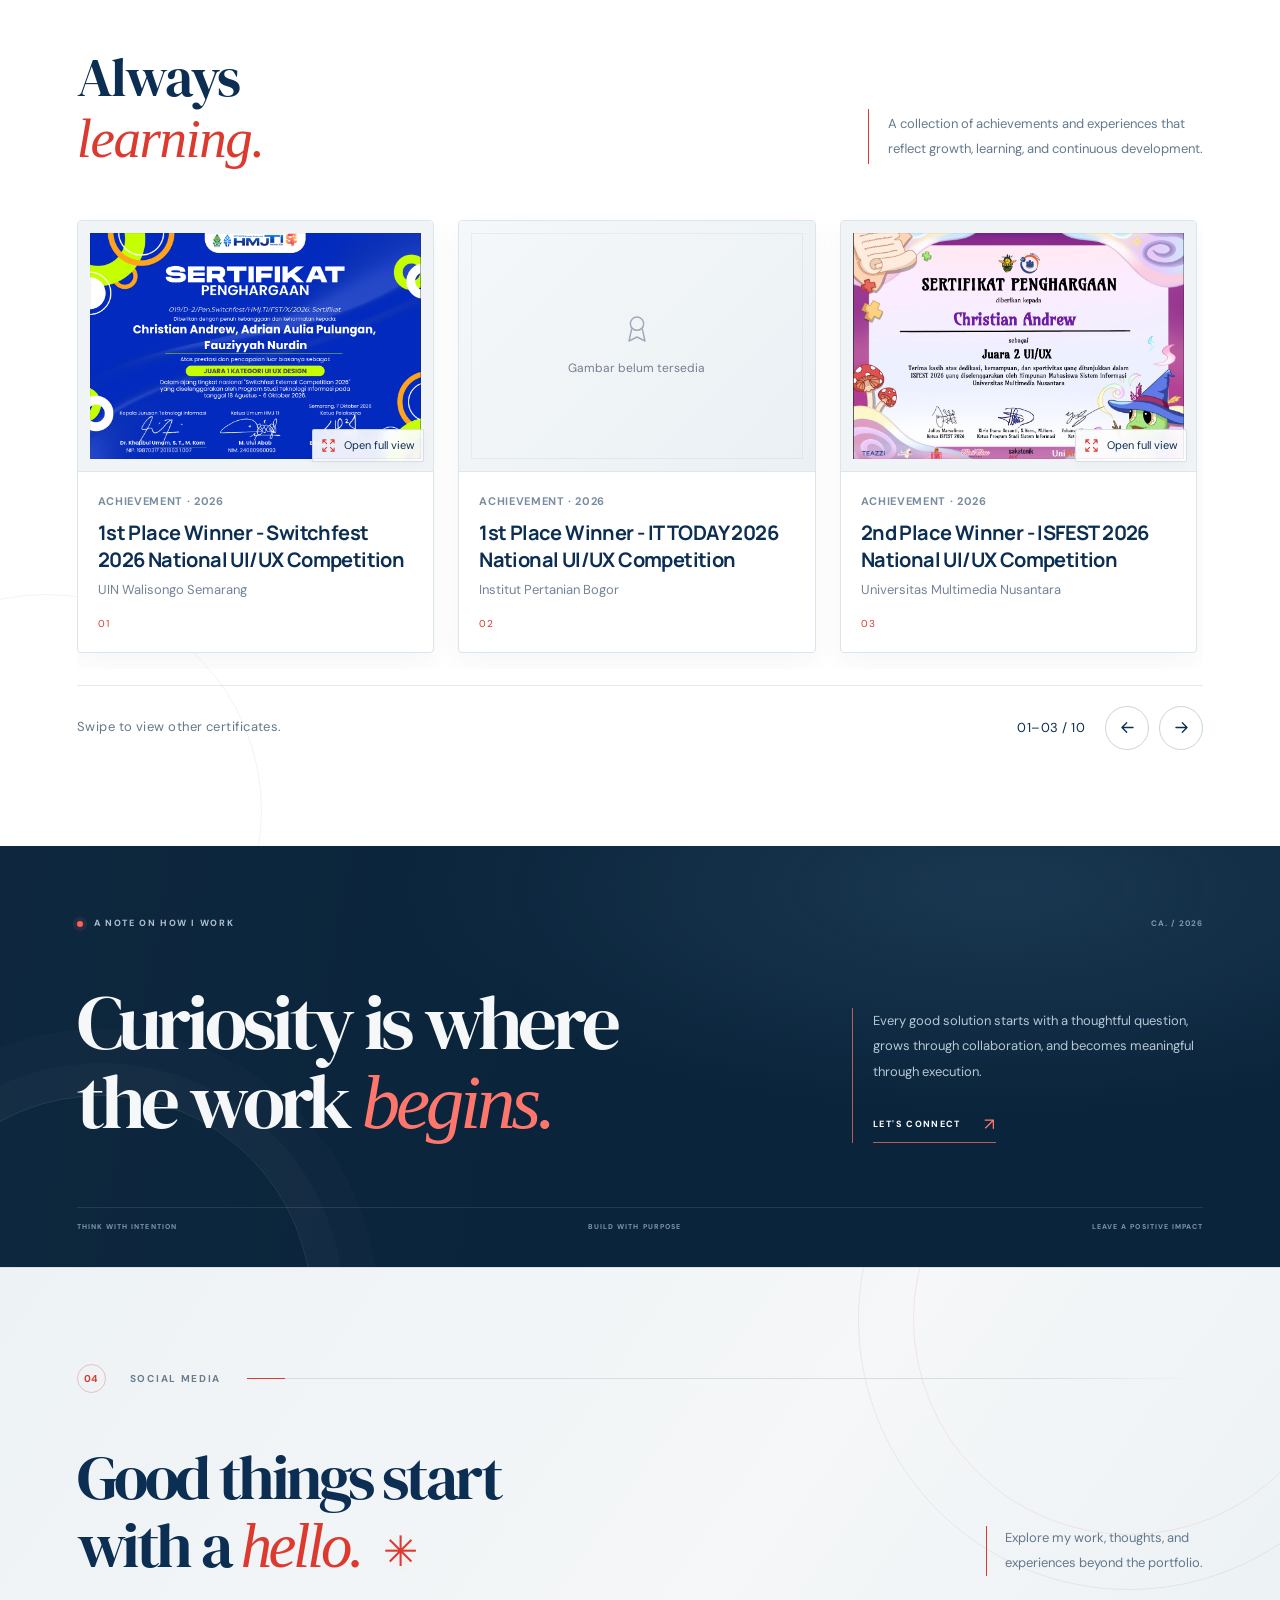
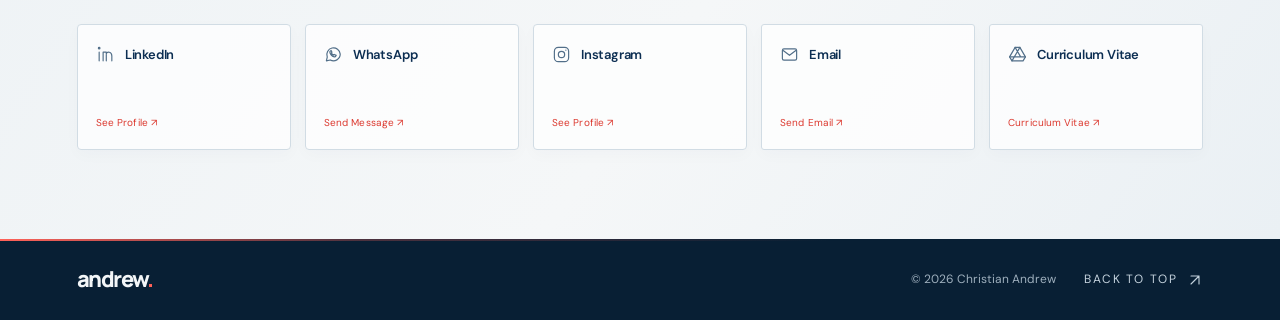
==== commit 7472ceed: "Update portfolio" ====
--- a/index.html
+++ b/index.html
@@ -2,7 +2,7 @@
 <html lang="id">
 
 <head>
-  <meta name="portfolio-version" content="carousel-8">
+  <meta name="portfolio-version" content="aesthetic-12">
   <meta charset="UTF-8">
   <meta name="viewport" content="width=device-width, initial-scale=1.0">
   <meta name="theme-color" content="#e3e8ec">
@@ -14,15 +14,16 @@
   <meta property="og:type" content="website">
   <meta property="og:title" content="Christian Andrew — Portfolio">
   <meta property="og:description" content="Information Systems, UI/UX, dan cerita di balik karya Christian Andrew.">
-  <link rel="stylesheet" href="style.css?v=carousel-8">
-  <link rel="stylesheet" href="theme.css?v=carousel-8">
-  <link rel="stylesheet" href="carousel.css?v=carousel-8">
-  <script src="script.js?v=carousel-8" defer></script>
-  <script src="carousel.js?v=carousel-8" defer></script>
+  <link rel="stylesheet" href="style.css?v=aesthetic-12">
+  <link rel="stylesheet" href="theme.css?v=aesthetic-12">
+  <link rel="stylesheet" href="carousel.css?v=aesthetic-12">
+  <script src="script.js?v=aesthetic-12" defer></script>
+  <script src="carousel.js?v=aesthetic-12" defer></script>
 </head>
 
 <body data-page="home">
   <a class="skip-link" href="#main">Lewati ke konten</a>
+  <div class="reading-progress" aria-hidden="true"><span id="reading-progress-bar"></span></div>
   <svg class="icon-defs" xmlns="http://www.w3.org/2000/svg" aria-hidden="true">
     <symbol id="i-arrow" viewBox="0 0 24 24">
       <path d="M5 12h14m-6-6 6 6-6 6" />
@@ -167,8 +168,14 @@
         </div>
         <div class="hero-visual">
           <img src="assets/iconlogo/nobg1.png" class="hero-art"
-            alt="Monogram CA tiga dimensi berwarna grafit dengan aksen merah" width="1254" height="1254"
+            alt="Foto Christian Andrew mengenakan jas hitam" width="433" height="577"
             fetchpriority="high">
+          <div class="hero-floating-note">
+            <span class="hero-floating-icon" aria-hidden="true">✳</span>
+            <span class="hero-floating-copy"><strong>Business x Technology</strong><small>Ideas into impact</small></span>
+            <span class="hero-floating-arrow" aria-hidden="true">↗</span>
+          </div>
+          <span class="hero-visual-index" aria-hidden="true">CA&nbsp; / &nbsp;2026</span>
         </div>
         <div class="hero-bottom">
           <div class="hero-socials" aria-label="Media sosial">
@@ -187,6 +194,72 @@
               <use href="#i-down" />
             </svg></a>
         </div>
+      </section>
+
+      <section class="marquee-strip" aria-label="Areas of interest">
+        <div class="marquee-topline">
+          <span class="marquee-kicker"><i aria-hidden="true"></i> ALWAYS CURIOUS. ALWAYS BUILDING.</span>
+          <span class="marquee-caption">A few things that keep me curious <b aria-hidden="true">↗</b></span>
+        </div>
+        <div class="marquee-viewport">
+          <div class="marquee-track" aria-hidden="true">
+            <div class="marquee-group">
+              <div class="marquee-item">
+                <span class="marquee-title">User-Centered <em>Design</em></span>
+                <span class="marquee-meta"><b>01</b><i></i><span>SYSTEMS</span><b>02</b><i></i><span>PEOPLE</span><b>03</b><i></i><span>POSSIBILITY</span></span>
+              </div>
+              <span class="marquee-star">✳</span>
+              <div class="marquee-item">
+                <span class="marquee-title">Business Process <em>Analysis</em></span>
+                <span class="marquee-meta"><b>01</b><i></i><span>DISCOVER</span><b>02</b><i></i><span>IMPROVE</span><b>03</b><i></i><span>OPTIMIZE</span></span>
+              </div>
+              <span class="marquee-star">✳</span>
+              <div class="marquee-item">
+                <span class="marquee-title">Digital <em>Transformation</em></span>
+                <span class="marquee-meta"><b>01</b><i></i><span>BUSINESS</span><b>02</b><i></i><span>TECHNOLOGY</span></span>
+              </div>
+              <span class="marquee-star">✳</span>
+              <div class="marquee-item">
+                <span class="marquee-title">Creative <em>Problem-Solving</em></span>
+                <span class="marquee-meta"><b>01</b><i></i><span>IDEAS</span><b>02</b><i></i><span>IMPACT</span></span>
+              </div>
+              <span class="marquee-star">✳</span>
+              <div class="marquee-item">
+                <span class="marquee-title">ERP &amp; <em>Innovation</em></span>
+                <span class="marquee-meta"><b>01</b><i></i><span>SYSTEMS</span><b>02</b><i></i><span>GROWTH</span></span>
+              </div>
+              <span class="marquee-star">✳</span>
+            </div>
+            <div class="marquee-group" aria-hidden="true">
+              <div class="marquee-item">
+                <span class="marquee-title">User-Centered <em>Design</em></span>
+                <span class="marquee-meta"><b>01</b><i></i><span>SYSTEMS</span><b>02</b><i></i><span>PEOPLE</span><b>03</b><i></i><span>POSSIBILITY</span></span>
+              </div>
+              <span class="marquee-star">✳</span>
+              <div class="marquee-item">
+                <span class="marquee-title">Business Process <em>Analysis</em></span>
+                <span class="marquee-meta"><b>01</b><i></i><span>DISCOVER</span><b>02</b><i></i><span>IMPROVE</span><b>03</b><i></i><span>OPTIMIZE</span></span>
+              </div>
+              <span class="marquee-star">✳</span>
+              <div class="marquee-item">
+                <span class="marquee-title">Digital <em>Transformation</em></span>
+                <span class="marquee-meta"><b>01</b><i></i><span>BUSINESS</span><b>02</b><i></i><span>TECHNOLOGY</span></span>
+              </div>
+              <span class="marquee-star">✳</span>
+              <div class="marquee-item">
+                <span class="marquee-title">Creative <em>Problem-Solving</em></span>
+                <span class="marquee-meta"><b>01</b><i></i><span>IDEAS</span><b>02</b><i></i><span>IMPACT</span></span>
+              </div>
+              <span class="marquee-star">✳</span>
+              <div class="marquee-item">
+                <span class="marquee-title">ERP &amp; <em>Innovation</em></span>
+                <span class="marquee-meta"><b>01</b><i></i><span>SYSTEMS</span><b>02</b><i></i><span>GROWTH</span></span>
+              </div>
+              <span class="marquee-star">✳</span>
+            </div>
+          </div>
+        </div>
+        <div class="marquee-bottomline"><span>DESIGN × SYSTEMS × PEOPLE</span><span>CA. / 2026</span></div>
       </section>
 
       <section class="about section section-anchor" id="about" aria-labelledby="about-title">
@@ -233,6 +306,32 @@
                 </svg></a></div>
           </div>
         </div>
+      </section>
+
+      <section class="ticker-ribbon ticker-ribbon-light" aria-label="How I approach challenges">
+        <div class="ticker-ribbon-head">
+          <span class="ticker-label"><i aria-hidden="true"></i> HOW I APPROACH CHALLENGES</span>
+          <span class="ticker-caption">FROM QUESTION TO POSSIBILITY <b aria-hidden="true">↗</b></span>
+        </div>
+        <div class="ticker-ribbon-window">
+          <div class="ticker-ribbon-track ticker-ribbon-track-left" aria-hidden="true">
+            <div class="ticker-ribbon-group">
+              <span class="ticker-ribbon-word">Observe <em>closely</em></span><span class="ticker-ribbon-star">✳</span>
+              <span class="ticker-ribbon-word ticker-ribbon-outline">Question <em>boldly</em></span><span class="ticker-ribbon-star">✳</span>
+              <span class="ticker-ribbon-word">Connect <em>ideas</em></span><span class="ticker-ribbon-star">✳</span>
+              <span class="ticker-ribbon-word ticker-ribbon-outline">Design <em>with purpose</em></span><span class="ticker-ribbon-star">✳</span>
+              <span class="ticker-ribbon-word">Make <em>an impact</em></span><span class="ticker-ribbon-star">✳</span>
+            </div>
+            <div class="ticker-ribbon-group" aria-hidden="true">
+              <span class="ticker-ribbon-word">Observe <em>closely</em></span><span class="ticker-ribbon-star">✳</span>
+              <span class="ticker-ribbon-word ticker-ribbon-outline">Question <em>boldly</em></span><span class="ticker-ribbon-star">✳</span>
+              <span class="ticker-ribbon-word">Connect <em>ideas</em></span><span class="ticker-ribbon-star">✳</span>
+              <span class="ticker-ribbon-word ticker-ribbon-outline">Design <em>with purpose</em></span><span class="ticker-ribbon-star">✳</span>
+              <span class="ticker-ribbon-word">Make <em>an impact</em></span><span class="ticker-ribbon-star">✳</span>
+            </div>
+          </div>
+        </div>
+        <div class="ticker-ribbon-foot"><span>01 / THINK</span><span>02 / CONNECT</span><span>03 / CREATE</span><span>CA. / 2026</span></div>
       </section>
 
       <section class="projects section section-anchor" id="projects" aria-labelledby="projects-title">
@@ -515,6 +614,21 @@
           </div>
         </div>
       </section>
+      <section class="closing-bridge" aria-label="An invitation to collaborate">
+        <div class="closing-bridge-orbit" aria-hidden="true"><span></span><i></i></div>
+        <div class="closing-bridge-inner">
+          <div class="closing-bridge-kicker"><span aria-hidden="true"></span> A NOTE ON HOW I WORK <b>CA. / 2026</b></div>
+          <div class="closing-bridge-main">
+            <h2>Curiosity is where<br>the work <em>begins.</em></h2>
+            <div class="closing-bridge-aside">
+              <p>Every good solution starts with a thoughtful question, grows through collaboration, and becomes meaningful through execution.</p>
+              <a class="closing-bridge-link" href="#social"><span>LET'S CONNECT</span><b aria-hidden="true">↗</b></a>
+            </div>
+          </div>
+          <div class="closing-bridge-footer"><span>THINK WITH INTENTION</span><span>BUILD WITH PURPOSE</span><span>LEAVE A POSITIVE IMPACT</span></div>
+        </div>
+      </section>
+
       <section class="social section section-anchor" id="social" aria-labelledby="social-title">
         <div class="section-heading">
           <p class="eyebrow"><span class="section-number">04</span> SOCIAL MEDIA</p><span class="section-rule"></span>
--- a/theme.css
+++ b/theme.css
@@ -504,3 +504,578 @@
     grid-column:auto;
   }
 }
+
+/* Aesthetic refresh — hero accents, continuous marquee, and subtle scroll reveals. */
+.reading-progress{
+  position:fixed;
+  inset:0 0 auto;
+  height:3px;
+  z-index:10001;
+  pointer-events:none;
+  background:transparent;
+}
+.reading-progress span{
+  display:block;
+  width:100%;
+  height:100%;
+  transform:scaleX(0);
+  transform-origin:left center;
+  background:linear-gradient(90deg,var(--accent-fill),#ff8b73);
+  will-change:transform;
+}
+.hero::before{
+  content:"";
+  position:absolute;
+  z-index:0;
+  width:clamp(360px,47vw,690px);
+  aspect-ratio:1;
+  right:calc(var(--page-gutter)*.18);
+  top:49%;
+  transform:translateY(-50%);
+  border:1px solid rgba(83,113,143,.16);
+  border-radius:50%;
+  background:radial-gradient(circle,rgba(255,255,255,.35) 0%,rgba(255,255,255,.13) 47%,transparent 70%);
+  pointer-events:none;
+}
+.hero-visual{isolation:isolate}
+.hero-floating-note{
+  position:absolute;
+  left:-1.5%;
+  bottom:15%;
+  z-index:4;
+  display:flex;
+  align-items:center;
+  gap:13px;
+  padding:14px 16px;
+  min-width:245px;
+  border:1px solid rgba(190,204,216,.9);
+  border-radius:5px;
+  color:var(--ink);
+  background:rgba(249,251,252,.92);
+  box-shadow:0 18px 42px rgba(18,43,67,.09);
+  backdrop-filter:blur(12px);
+  animation:heroNoteFloat 5.5s ease-in-out infinite;
+}
+.hero-floating-icon{
+  display:grid;
+  place-items:center;
+  width:37px;
+  height:37px;
+  flex:0 0 37px;
+  border-radius:50%;
+  color:var(--accent);
+  background:#f9e7e5;
+  font-size:22px;
+  line-height:1;
+}
+.hero-floating-copy{display:grid;gap:1px;min-width:0}
+.hero-floating-copy strong{font-size:12px;line-height:1.5;font-weight:650;letter-spacing:-.01em}
+.hero-floating-copy small{font-size:11px;color:#718093;line-height:1.5}
+.hero-floating-arrow{margin-left:auto;color:var(--accent);font-size:17px;align-self:flex-start}
+.hero-visual-index{
+  position:absolute;
+  top:13%;
+  right:4%;
+  z-index:3;
+  padding:7px 10px;
+  border:1px solid rgba(185,199,211,.68);
+  color:#6c8094;
+  background:rgba(245,248,250,.62);
+  font-size:9px;
+  font-weight:650;
+  letter-spacing:.15em;
+  backdrop-filter:blur(8px);
+}
+@keyframes heroNoteFloat{
+  0%,100%{transform:translateY(0)}
+  50%{transform:translateY(-7px)}
+}
+.marquee-strip{
+  position:relative;
+  z-index:2;
+  width:100%;
+  overflow:hidden;
+  padding:0;
+  color:#f5f8fa;
+  background:#0c2e52;
+  border-top:1px solid rgba(255,255,255,.12);
+  border-bottom:1px solid rgba(255,255,255,.12);
+}
+.marquee-viewport{overflow:hidden;width:100%;padding:22px 0}
+.marquee-track{
+  display:flex;
+  width:max-content;
+  animation:marqueeDrift 34s linear infinite;
+  will-change:transform;
+}
+.marquee-group{
+  flex:0 0 auto;
+  display:flex;
+  align-items:center;
+  gap:clamp(22px,3.7vw,54px);
+  padding-right:clamp(22px,3.7vw,54px);
+  white-space:nowrap;
+}
+.marquee-group span{
+  font-size:11px;
+  font-weight:600;
+  letter-spacing:.19em;
+  line-height:1.5;
+}
+.marquee-group i{
+  color:#ff6259;
+  font-size:18px;
+  font-style:normal;
+  line-height:1;
+}
+@keyframes marqueeDrift{
+  from{transform:translateX(0)}
+  to{transform:translateX(-50%)}
+}
+@media(hover:hover){.marquee-strip:hover .marquee-track{animation-play-state:paused}}
+.scroll-reveal{
+  opacity:0;
+  transform:translateY(21px);
+  transition:opacity .7s cubic-bezier(.2,.7,.25,1),transform .7s cubic-bezier(.2,.7,.25,1);
+  transition-delay:var(--reveal-delay,0ms);
+}
+.scroll-reveal.is-visible{opacity:1;transform:translateY(0)}
+.project-cover,.certificate-preview,.social-grid-six .social-card{
+  transition-timing-function:cubic-bezier(.2,.7,.25,1);
+}
+.project-cover:focus-visible{outline-offset:4px}
+.social-grid-six .social-card{transition:background .25s,border-color .25s,transform .25s,box-shadow .25s}
+.social-grid-six a.social-card:hover{transform:translateY(-3px);box-shadow:0 13px 28px rgba(12,46,82,.06)}
+@media(max-width:950px){
+  .hero-floating-note{left:0;bottom:11%;min-width:225px;padding:12px 13px;gap:10px}
+  .hero-visual-index{top:10%;right:2%}
+}
+@media(max-width:700px){
+  .hero::before{width:min(94vw,440px);right:-10%;top:63%;opacity:.8}
+  .hero-floating-note{left:0;bottom:8%;min-width:0;max-width:calc(100% - 5px);padding:11px 12px;gap:9px}
+  .hero-floating-icon{width:32px;height:32px;flex-basis:32px;font-size:19px}
+  .hero-floating-copy strong{font-size:11px}
+  .hero-floating-copy small{font-size:10px}
+  .hero-visual-index{top:7%;right:0;font-size:8px;padding:6px 8px}
+  .marquee-viewport{padding:18px 0}
+  .marquee-group{gap:23px;padding-right:23px}
+  .marquee-group span{font-size:10px;letter-spacing:.15em}
+  .marquee-group i{font-size:16px}
+}
+@media(max-width:380px){
+  .hero-floating-note{bottom:5%;left:0;gap:7px;padding:9px 10px}
+  .hero-floating-copy strong{font-size:10px}
+  .hero-floating-copy small{font-size:9px}
+}
+@media(prefers-reduced-motion:reduce){
+  .marquee-track,.hero-floating-note{animation:none!important}
+  .marquee-track{transform:none}
+  .scroll-reveal{opacity:1!important;transform:none!important;transition:none!important}
+}
+
+/* ==========================================================
+   EDITORIAL POLISH — all main-page sections + seamless ticker
+   ========================================================== */
+:root{
+  --ink-deep:#0a243b;
+  --ink-soft:#486078;
+  --paper-cool:#f2f6f8;
+  --coral:#ff6259;
+  --hairline:#d7e0e7;
+}
+html{scroll-behavior:smooth}
+.section{position:relative;isolation:isolate;scroll-margin-top:24px}
+.section-heading,.about-layout,.section-intro,.content-carousel,.social-intro,.social-grid-six{position:relative;z-index:1}
+.section-heading{gap:clamp(15px,2vw,28px);margin-bottom:clamp(34px,4vw,52px)}
+.section-heading .eyebrow{font-size:10px;font-weight:700;letter-spacing:.17em;line-height:1.5;color:#687d90}
+.section-number{display:inline-flex;align-items:center;justify-content:center;vertical-align:middle;width:29px;height:29px;margin-right:9px;border:1px solid rgba(220,57,47,.28);border-radius:50%;font-size:10px;letter-spacing:.03em;color:var(--accent);font-variant-numeric:tabular-nums}
+.section-rule{position:relative;height:1px;background:linear-gradient(90deg,#d3dde5 0%,#d3dde5 82%,rgba(211,221,229,0) 100%)}
+.section-rule::before{content:"";position:absolute;left:0;top:0;width:38px;height:1px;background:var(--accent)}
+
+/* About — soft paper, delicate orbital rings, tidy fact tiles. */
+.about{overflow:hidden;background:linear-gradient(115deg,#fbfcfd 0%,#f5f8fa 70%,#eef3f6 100%)}
+.about::before{content:"";position:absolute;z-index:0;top:8%;right:-145px;width:440px;aspect-ratio:1;border:1px solid rgba(12,46,82,.075);border-radius:50%;pointer-events:none}
+.about::after{content:"";position:absolute;z-index:0;top:calc(8% + 35px);right:-110px;width:370px;aspect-ratio:1;border:1px solid rgba(220,57,47,.09);border-radius:50%;pointer-events:none}
+.about-title{position:relative}
+.about-title::before{content:"ABOUT / CA";display:block;margin:0 0 18px;color:#778b9d;font-size:9px;font-weight:700;letter-spacing:.2em}
+.about-title h2{max-width:660px;line-height:1.13}
+.about-title h2 em{color:var(--accent);font-style:italic}
+.small-signature{display:inline-flex;align-items:center;gap:4px;margin-top:4px;padding-top:15px;border-top:1px solid #d5dfe6;color:#586e83;letter-spacing:.01em}
+.about-content .large-copy{font-size:clamp(18px,1.45vw,21px);line-height:1.8;letter-spacing:-.015em;color:#344f69}
+.about-content>p:not(.large-copy){color:#687b8d;line-height:1.9}
+.about-facts{gap:12px;padding-top:0;margin-top:32px;border-top:0}
+.about-facts>div{min-width:0;min-height:92px;padding:16px 17px 14px;border:1px solid #e0e7ec;border-top:2px solid rgba(220,57,47,.7);background:rgba(255,255,255,.78);box-shadow:0 8px 22px rgba(12,46,82,.025);transition:transform .25s ease,border-color .25s ease,box-shadow .25s ease}
+.about-facts>div:hover{transform:translateY(-3px);border-color:#c9d7e1;box-shadow:0 14px 28px rgba(12,46,82,.06)}
+.about-facts dt{font-size:9px;font-weight:700;letter-spacing:.15em;color:#72869a;margin-bottom:8px}
+.about-facts dd{font-size:14px;line-height:1.55;font-weight:600;color:var(--ink)}
+.skill-tags{gap:9px}
+.skill-tags span{padding:7px 12px;border-radius:99px;border-color:#d6e0e7;background:rgba(255,255,255,.62);font-size:11px;letter-spacing:.015em;transition:color .2s,border-color .2s,background .2s}
+.skill-tags span:hover{color:var(--accent);border-color:#e9b6b2;background:#fff}
+
+/* Projects — quiet gallery backdrop and crisp editorial cards. */
+.projects{overflow:hidden;background:linear-gradient(135deg,#edf3f6 0%,#f8fafb 56%,#f0f5f7 100%)}
+.projects::before{content:"";position:absolute;z-index:0;right:-145px;top:100px;width:400px;aspect-ratio:1;border:1px solid rgba(12,46,82,.06);border-radius:50%;pointer-events:none}
+.projects::after{content:"";position:absolute;z-index:0;right:-90px;top:155px;width:290px;aspect-ratio:1;border:1px solid rgba(220,57,47,.075);border-radius:50%;pointer-events:none}
+.section-intro{align-items:flex-end;margin-bottom:42px}
+.section-intro h2{font-family:var(--font-display);font-size:clamp(42px,4.2vw,64px);line-height:1.1;letter-spacing:-1.5px}
+.section-intro h2 em{color:var(--accent);font-style:italic}
+.section-intro>p{max-width:410px;margin:0 0 6px;padding:3px 0 3px 19px;border-left:1px solid var(--accent);font-size:13px;line-height:1.85;color:#63788c}
+.content-carousel{z-index:1}
+.project-grid.carousel-track{--carousel-gap:clamp(16px,2vw,28px);padding:8px 3px 14px}
+.project-card{transition:transform .3s cubic-bezier(.2,.7,.25,1)}
+.project-card:hover{transform:translateY(-4px)}
+.project-cover{border:1px solid rgba(12,46,82,.06);border-radius:3px;box-shadow:0 12px 30px rgba(12,46,82,.06);transition:transform .45s cubic-bezier(.2,.7,.25,1),box-shadow .35s ease,border-color .35s ease}
+.project-cover:hover{border-color:rgba(220,57,47,.25);box-shadow:0 22px 44px rgba(12,46,82,.12)}
+.cover-top,.cover-bottom{letter-spacing:.11em;font-size:9px}
+.cover-open{background:rgba(255,255,255,.14);backdrop-filter:blur(8px)}
+.project-meta{margin-top:22px;color:#788b9d;font-size:10px;letter-spacing:.13em;text-transform:uppercase}
+.project-meta>span:last-child{color:var(--accent);font-size:10px}
+.project-card h3{font-size:clamp(19px,1.6vw,23px);line-height:1.3;letter-spacing:-.035em}
+.project-card>p{max-width:40ch;color:#65788a;font-size:13px;line-height:1.85}
+.carousel-footer{border-top:1px solid rgba(12,46,82,.1);margin-top:16px;padding-top:18px}
+.carousel-hint{font-size:11px;letter-spacing:.035em;color:#708397}
+.carousel-position{font-size:11px;color:#6f8397}
+.carousel-button{width:42px;height:42px;border-color:#c8d4de;transition:transform .22s ease,background .22s ease,color .22s ease,border-color .22s ease}
+.carousel-button:hover:not(:disabled){transform:translateY(-2px);background:var(--ink-deep)}
+
+/* Certificates — gallery-style frames and calmer captions. */
+.certificates{overflow:hidden;background:#fff}
+.certificates::before{content:"";position:absolute;z-index:0;left:-170px;bottom:-180px;width:430px;aspect-ratio:1;border:1px solid rgba(12,46,82,.055);border-radius:50%;pointer-events:none}
+.certificates .section-intro{position:relative;z-index:1}
+.certificates .section-intro h2{font-size:clamp(43px,4.3vw,65px)}
+.certificates .section-intro h2 em{color:var(--accent)}
+.certificates .section-intro>p{color:#65798d}
+.certificate-grid.carousel-track{padding:8px 3px 16px}
+.certificate-grid.carousel-track .certificate-card{overflow:hidden;border:1px solid #dce5eb;border-radius:3px;background:#fff;box-shadow:0 10px 27px rgba(12,46,82,.045);transition:transform .3s ease,border-color .3s ease,box-shadow .3s ease}
+.certificate-grid.carousel-track .certificate-card:hover{transform:translateY(-4px);border-color:#c3d2dd;box-shadow:0 18px 34px rgba(12,46,82,.09)}
+.certificate-grid.carousel-track .certificate-preview{background:linear-gradient(135deg,#f5f8fa,#eaf0f4);border-bottom:1px solid #e0e7ec}
+.certificate-grid.carousel-track .certificate-caption{padding:20px 19px 22px}
+.certificate-grid.carousel-track .certificate-type{display:block;color:#798da0;font-size:9px;font-weight:700;letter-spacing:.12em;text-transform:uppercase}
+.certificate-grid.carousel-track .certificate-caption h3{font-size:18px;line-height:1.42;letter-spacing:-.025em;margin:9px 0 7px}
+.certificate-grid.carousel-track .certificate-caption p{color:#738497;font-size:12px;line-height:1.7}
+.certificate-card-number{font-size:10px;color:var(--accent);letter-spacing:.08em}
+.certificate-grid.carousel-track .certificate-zoom{border:1px solid rgba(12,46,82,.14);border-radius:2px;background:rgba(255,255,255,.9);color:var(--ink);backdrop-filter:blur(8px)}
+.certificate-grid.carousel-track .certificate-zoom .icon{color:var(--accent)}
+
+/* Contact — a clear closing statement and five consistently styled cards. */
+.social{overflow:hidden;background:linear-gradient(120deg,#eaf0f4 0%,#f0f4f6 54%,#e7eef2 100%);padding-bottom:clamp(68px,7vw,104px)}
+.social::before{content:"";position:absolute;z-index:0;top:-220px;right:-120px;width:540px;aspect-ratio:1;border:1px solid rgba(12,46,82,.07);border-radius:50%;pointer-events:none}
+.social::after{content:"";position:absolute;z-index:0;top:-165px;right:-65px;width:430px;aspect-ratio:1;border:1px solid rgba(220,57,47,.1);border-radius:50%;pointer-events:none}
+.social-intro{align-items:flex-end;margin-bottom:43px}
+.social-intro h2{font-size:clamp(44px,4.9vw,72px);line-height:1.08;letter-spacing:-.045em}
+.social-intro h2 em{font-style:italic;color:var(--accent)}
+.social-intro>p{max-width:300px;padding-left:18px;border-left:1px solid var(--accent);font-size:13px;line-height:1.9;color:#63788c}
+.red-star{animation:contactStarTurn 18s linear infinite;transform-origin:50% 52%;color:var(--accent);font-size:clamp(34px,3.3vw,48px)}
+@keyframes contactStarTurn{to{transform:rotate(360deg)}}
+.social-grid-six{grid-template-columns:repeat(5,minmax(0,1fr));gap:14px}
+.social-grid-six .social-card,.social-grid-six .social-card:nth-last-child(-n+2){grid-column:auto;display:flex;flex-direction:column;align-items:stretch;justify-content:space-between;gap:22px;min-width:0;min-height:126px;height:100%;padding:19px 18px;border:1px solid #d1dce4;border-radius:3px;background:rgba(255,255,255,.79);box-shadow:0 5px 16px rgba(12,46,82,.025);text-decoration:none;transition:transform .28s cubic-bezier(.2,.7,.25,1),background .25s ease,border-color .25s ease,box-shadow .25s ease}
+.social-grid-six .social-card:hover{transform:translateY(-5px);border-color:#e5a5a0;background:#fff;box-shadow:0 17px 32px rgba(12,46,82,.09)}
+.social-grid-six .social-brand{display:flex;align-items:center;gap:10px;color:var(--ink);font-size:13px;font-weight:600;letter-spacing:-.015em}
+.social-grid-six .social-brand .icon{width:19px;height:19px;flex:0 0 auto;color:#526f89;transition:color .2s ease,transform .2s ease}
+.social-grid-six .social-card:hover .social-brand .icon{color:var(--accent);transform:translateY(-1px)}
+.social-grid-six .social-brand>span{overflow-wrap:anywhere}
+.social-grid-six .social-status{display:block;max-width:none;text-align:left;overflow-wrap:anywhere;color:#8797a6;font-size:10px;line-height:1.5;letter-spacing:.01em}
+.social-grid-six a.social-card .social-status{color:var(--accent)}
+.site-footer{position:relative;padding-top:27px;padding-bottom:27px;background:var(--ink-deep);border-top:1px solid rgba(255,255,255,.12)}
+.site-footer>.wordmark{color:#f6f8fa}
+.site-footer>p{color:#a7b7c6}
+.back-top{color:#ccd8e3;letter-spacing:.13em;transition:color .2s ease}
+.back-top:hover{color:var(--coral)}
+
+/* Screenshot-inspired, never-ending editorial marquee. */
+.marquee-strip{position:relative;isolation:isolate;width:100%;overflow:hidden;padding:0;background:var(--ink-deep);color:#f4f7f9;border-top:1px solid rgba(255,255,255,.12);border-bottom:1px solid rgba(255,255,255,.14)}
+.marquee-strip::before{content:"";position:absolute;z-index:0;inset:0;background:radial-gradient(ellipse at 75% 0%,rgba(70,111,145,.26),transparent 47%),linear-gradient(120deg,rgba(255,255,255,.018),transparent 42%);pointer-events:none}
+.marquee-strip::after{content:"";position:absolute;z-index:0;width:210px;height:210px;right:8%;bottom:-155px;border:1px solid rgba(255,98,89,.22);border-radius:50%;pointer-events:none}
+.marquee-topline,.marquee-bottomline{position:relative;z-index:1;display:flex;align-items:center;justify-content:space-between;gap:20px;padding-left:var(--page-gutter);padding-right:var(--page-gutter)}
+.marquee-topline{min-height:48px;padding-top:8px;padding-bottom:4px}
+.marquee-kicker{display:inline-flex;align-items:center;gap:10px;font-family:var(--font-body);font-size:9px;font-weight:750;letter-spacing:.16em;line-height:1.4;color:#cbd7e1}
+.marquee-kicker i{display:block;width:7px;height:7px;flex:0 0 auto;border-radius:50%;background:var(--coral);box-shadow:0 0 0 5px rgba(255,98,89,.1)}
+.marquee-caption{font-size:10px;letter-spacing:.045em;color:#91a6b9;white-space:nowrap}
+.marquee-caption b{margin-left:12px;color:var(--coral);font-size:15px;font-weight:400}
+.marquee-viewport{position:relative;z-index:1;overflow:hidden;width:100%;padding:12px 0 17px;mask-image:linear-gradient(90deg,transparent 0,#000 4%,#000 96%,transparent 100%)}
+.marquee-track{display:flex;align-items:center;width:max-content;will-change:transform;animation:marqueeDrift 40s linear infinite;transform:translate3d(0,0,0)}
+.marquee-group{display:flex;align-items:center;flex:0 0 auto;gap:clamp(28px,4.2vw,68px);padding-right:clamp(28px,4.2vw,68px);white-space:nowrap}
+.marquee-item{display:flex;flex:0 0 auto;flex-direction:column;align-items:flex-start;gap:11px;min-width:max-content}
+.marquee-title{display:block;font-family:var(--font-display);font-size:clamp(30px,2.75vw,51px);font-weight:400;letter-spacing:-.045em;line-height:1.08;color:#f4f6f8;white-space:nowrap}
+.marquee-title em{color:#9fb2c3;font-style:italic}
+.marquee-meta{display:flex;align-items:center;gap:8px;color:#7f96ab;font-size:8px;line-height:1.5;font-weight:700;letter-spacing:.14em}
+.marquee-meta b{font-size:8px;color:#b8c8d6;font-weight:700}
+.marquee-meta i{display:inline-block;width:8px;height:1px;background:var(--coral)}
+.marquee-star{flex:0 0 auto;margin-top:-3px;color:var(--coral);font-size:21px;line-height:1}
+.marquee-bottomline{min-height:25px;padding-top:5px;padding-bottom:8px;border-top:1px solid rgba(255,255,255,.085);color:#7f95a9;font-size:8px;font-weight:700;letter-spacing:.17em}
+@keyframes marqueeDrift{from{transform:translate3d(0,0,0)}to{transform:translate3d(-50%,0,0)}}
+/* Do not pause on hover or at loop boundaries: ticker runs with linear infinite motion. */
+@media(hover:hover){.marquee-strip:hover .marquee-track{animation-play-state:running!important}}
+
+@media(max-width:1180px){
+  .social-grid-six{grid-template-columns:repeat(3,minmax(0,1fr));gap:13px}
+  .social-grid-six .social-card,.social-grid-six .social-card:nth-last-child(-n+2){grid-column:auto;min-height:116px;padding:18px}
+  .marquee-title{font-size:clamp(30px,3.4vw,43px)}
+  .marquee-track{animation-duration:35s}
+}
+@media(max-width:950px){
+  .social-grid-six{grid-template-columns:repeat(2,minmax(0,1fr))}
+  .social-grid-six .social-card,.social-grid-six .social-card:nth-last-child(-n+2){min-height:110px}
+  .about-facts>div{min-height:84px}
+  .marquee-topline,.marquee-bottomline{padding-left:6vw;padding-right:6vw}
+  .marquee-title{font-size:clamp(29px,4.3vw,40px)}
+  .marquee-group{gap:28px;padding-right:28px}
+}
+@media(max-width:700px){
+  .section-heading{margin-bottom:31px}
+  .section-number{width:26px;height:26px;margin-right:7px}
+  .section-rule::before{width:24px}
+  .about::before{right:-245px;top:2%;width:380px}
+  .about::after{right:-215px;top:calc(2% + 30px);width:320px}
+  .about-title::before{font-size:8px;margin-bottom:12px}
+  .about-facts{gap:9px;margin-top:24px}
+  .about-facts>div{padding:13px 12px;min-height:82px}
+  .about-facts dd{font-size:12px}
+  .section-intro>p,.social-intro>p{margin-top:22px;padding-left:13px}
+  .project-grid.carousel-track{--carousel-gap:16px}
+  .certificate-grid.carousel-track .certificate-caption{padding:17px}
+  .social-grid-six{grid-template-columns:repeat(2,minmax(0,1fr));gap:10px}
+  .social-grid-six .social-card,.social-grid-six .social-card:nth-last-child(-n+2){min-height:104px;padding:15px;gap:16px}
+  .social-grid-six .social-brand{font-size:12px;gap:8px}
+  .social-grid-six .social-brand .icon{width:17px;height:17px}
+  .social-grid-six .social-status{font-size:9px}
+  .social-intro{margin-bottom:31px}
+  .marquee-topline{min-height:40px;padding-top:7px}
+  .marquee-kicker{font-size:8px;letter-spacing:.11em}
+  .marquee-caption{font-size:9px}
+  .marquee-caption b{margin-left:4px}
+  .marquee-viewport{padding:10px 0 13px}
+  .marquee-title{font-size:clamp(27px,7vw,36px)}
+  .marquee-item{gap:9px}
+  .marquee-meta{font-size:7px;gap:6px;letter-spacing:.1em}
+  .marquee-meta b{font-size:7px}
+  .marquee-star{font-size:17px}
+  .marquee-group{gap:22px;padding-right:22px}
+  .marquee-bottomline{min-height:23px;font-size:7px;letter-spacing:.12em}
+  .marquee-track{animation-duration:30s}
+}
+@media(max-width:440px){
+  .social-grid-six{grid-template-columns:1fr}
+  .social-grid-six .social-card,.social-grid-six .social-card:nth-last-child(-n+2){min-height:84px;flex-direction:row;align-items:center;padding:17px 18px;gap:12px}
+  .social-grid-six .social-status{text-align:right;max-width:120px}
+  .marquee-caption{display:none}
+  .marquee-kicker{font-size:8px}
+  .marquee-title{font-size:29px}
+  .marquee-track{animation-duration:26s}
+}
+@media(prefers-reduced-motion:reduce){
+  html{scroll-behavior:auto}
+  .marquee-track{animation:none!important;transform:none!important}
+  .red-star{animation:none!important}
+  .about-facts>div,.project-card,.project-cover,.certificate-grid.carousel-track .certificate-card,.social-grid-six .social-card{transition:none!important}
+}
+
+/* Dual editorial ribbons: continuous, seamless loops that echo the hero marquee. */
+.ticker-ribbon{
+  --ticker-ink:#0a243b;
+  --ticker-paper:#f3f7f9;
+  position:relative;
+  z-index:1;
+  overflow:hidden;
+  isolation:isolate;
+  border-top:1px solid rgba(12,46,82,.1);
+  border-bottom:1px solid rgba(12,46,82,.1);
+}
+.ticker-ribbon-light{background:linear-gradient(115deg,#f8fafb 0%,#edf3f6 50%,#f6f8fa 100%);color:var(--ticker-ink)}
+.ticker-ribbon-dark{--ticker-ink:#f3f6f8;--ticker-paper:#0a243b;background:#0a243b;color:#f3f6f8;border-color:rgba(255,255,255,.12)}
+.ticker-ribbon::before{content:"";position:absolute;z-index:-1;inset:0;pointer-events:none;background:radial-gradient(circle at 12% 130%,rgba(220,57,47,.075),transparent 32%),radial-gradient(circle at 88% -40%,rgba(91,128,158,.13),transparent 38%)}
+.ticker-ribbon-dark::before{background:radial-gradient(circle at 16% 130%,rgba(255,98,89,.13),transparent 35%),radial-gradient(circle at 90% -40%,rgba(91,128,158,.2),transparent 42%)}
+.ticker-ribbon-head,.ticker-ribbon-foot{position:relative;z-index:1;display:flex;align-items:center;justify-content:space-between;gap:18px;padding-left:var(--page-gutter);padding-right:var(--page-gutter)}
+.ticker-ribbon-head{min-height:39px;padding-top:7px;padding-bottom:5px}
+.ticker-label{display:inline-flex;align-items:center;gap:9px;color:#667d90;font-size:8px;font-weight:800;letter-spacing:.18em;white-space:nowrap}
+.ticker-ribbon-dark .ticker-label{color:#c4d2dd}
+.ticker-label i{display:inline-block;width:6px;height:6px;border-radius:50%;background:var(--coral);box-shadow:0 0 0 4px rgba(255,98,89,.1)}
+.ticker-caption{color:#8194a5;font-size:9px;font-weight:600;letter-spacing:.06em;white-space:nowrap}
+.ticker-caption b{margin-left:8px;color:var(--coral);font-size:14px;font-weight:400}
+.ticker-ribbon-window{position:relative;overflow:hidden;width:100%;padding:7px 0 13px;mask-image:linear-gradient(90deg,transparent 0,#000 4%,#000 96%,transparent 100%)}
+.ticker-ribbon-track{display:flex;align-items:center;width:max-content;will-change:transform;transform:translate3d(0,0,0)}
+.ticker-ribbon-track-left{animation:tickerRibbonLeft 34s linear infinite}
+.ticker-ribbon-track-right{animation:tickerRibbonRight 37s linear infinite}
+.ticker-ribbon-group{display:flex;align-items:center;flex:0 0 auto;gap:clamp(22px,3.2vw,48px);padding-right:clamp(22px,3.2vw,48px);white-space:nowrap}
+.ticker-ribbon-word{font-family:var(--font-display);font-size:clamp(29px,3.5vw,58px);font-weight:400;letter-spacing:-.045em;line-height:1.18;color:var(--ticker-ink)}
+.ticker-ribbon-word em{color:var(--accent);font-style:italic}
+.ticker-ribbon-outline{-webkit-text-fill-color:transparent;-webkit-text-stroke:1px rgba(12,46,82,.48)}
+.ticker-ribbon-dark .ticker-ribbon-outline{-webkit-text-stroke:1px rgba(219,231,239,.55)}
+.ticker-ribbon-dark .ticker-ribbon-word{color:#f3f6f8}
+.ticker-ribbon-dark .ticker-ribbon-word em{color:#ff766c}
+.ticker-ribbon-star{flex:0 0 auto;color:var(--coral);font-size:clamp(15px,1.5vw,21px);line-height:1}
+.ticker-ribbon-foot{min-height:24px;padding-top:5px;padding-bottom:7px;border-top:1px solid rgba(12,46,82,.08);color:#8799a8;font-size:7px;font-weight:750;letter-spacing:.16em}
+.ticker-ribbon-dark .ticker-ribbon-foot{border-top-color:rgba(255,255,255,.09);color:#8da3b6}
+@keyframes tickerRibbonLeft{from{transform:translate3d(0,0,0)}to{transform:translate3d(-50%,0,0)}}
+@keyframes tickerRibbonRight{from{transform:translate3d(-50%,0,0)}to{transform:translate3d(0,0,0)}}
+/* These ribbons intentionally never pause on hover; motion stays constant during normal use. */
+@media(hover:hover){.ticker-ribbon-track{animation-play-state:running!important}}
+
+/* Additional details bring cohesion to the page without competing with the work. */
+.section-heading .section-number{transition:transform .35s ease,background .35s ease,color .35s ease,border-color .35s ease}
+.section-heading:hover .section-number{transform:rotate(-8deg);background:rgba(255,98,89,.08);border-color:rgba(220,57,47,.6)}
+.section-rule::before{transform-origin:left center;transition:width .45s cubic-bezier(.2,.7,.25,1)}
+.section-heading:hover .section-rule::before{width:clamp(48px,6vw,86px)}
+.project-cover .cover-open{transition:transform .3s ease,background .3s ease}
+.project-cover:hover .cover-open{transform:translate(2px,-2px);background:var(--coral)}
+.certificate-grid.carousel-track .certificate-zoom{transition:transform .25s ease,background .25s ease,border-color .25s ease}
+.certificate-grid.carousel-track .certificate-card:hover .certificate-zoom{transform:translateY(-2px);border-color:rgba(220,57,47,.32);background:#fff}
+.social-grid-six .social-card{position:relative;isolation:isolate;overflow:hidden}
+.social-grid-six .social-card::before{content:"";position:absolute;z-index:-1;left:0;top:0;width:100%;height:2px;background:var(--accent);transform:scaleX(0);transform-origin:left;transition:transform .35s ease}
+.social-grid-six .social-card:hover::before{transform:scaleX(1)}
+.hero-floating-note{animation:heroNoteFloat 5.5s ease-in-out infinite,heroNoteBreathe 8s ease-in-out infinite}
+@keyframes heroNoteBreathe{0%,100%{box-shadow:0 18px 42px rgba(18,43,67,.09)}50%{box-shadow:0 22px 48px rgba(18,43,67,.13)}}
+@media(max-width:700px){
+  .ticker-ribbon-head,.ticker-ribbon-foot{padding-left:7vw;padding-right:7vw}
+  .ticker-ribbon-head{min-height:35px}
+  .ticker-label{font-size:7px;letter-spacing:.12em}
+  .ticker-caption{font-size:8px}
+  .ticker-ribbon-window{padding:8px 0 10px}
+  .ticker-ribbon-word{font-size:clamp(27px,7vw,36px)}
+  .ticker-ribbon-group{gap:21px;padding-right:21px}
+  .ticker-ribbon-foot{font-size:6px;letter-spacing:.1em;gap:12px}
+  .ticker-ribbon-foot span:nth-child(2),.ticker-ribbon-foot span:nth-child(3){display:none}
+}
+@media(max-width:420px){.ticker-caption{display:none}.ticker-ribbon-word{font-size:27px}.ticker-ribbon-track-left{animation-duration:30s}.ticker-ribbon-track-right{animation-duration:32s}}
+@media(prefers-reduced-motion:reduce){
+  .ticker-ribbon-track{animation:none!important;transform:none!important}
+  .section-heading .section-number,.section-rule::before,.project-cover .cover-open,.certificate-grid.carousel-track .certificate-zoom,.social-grid-six .social-card::before{transition:none!important}
+  .hero-floating-note{animation:none!important}
+}
+
+
+/* ==========================================================
+   SIGNATURE FINISH — more editorial rhythm, less decoration
+   ========================================================== */
+.site-header{
+  border-bottom:1px solid rgba(12,46,82,.075);
+  background:rgba(227,232,236,.96);
+  backdrop-filter:blur(14px);
+}
+.nav-link{transition:color .25s ease}
+.nav-link::after{height:2px;border-radius:2px}
+.hero{
+  background:
+    radial-gradient(circle at 82% 24%,rgba(255,255,255,.55),transparent 29%),
+    linear-gradient(118deg,#e9eff2 0%,#e4ebef 56%,#e0e8ed 100%);
+}
+.hero h1>span:first-of-type{color:var(--accent);font-style:italic}
+.hero h1{line-height:1.04;letter-spacing:-.035em}
+.hero .eyebrow{color:#506a82}
+.hero .eyebrow::after{content:"";display:inline-block;width:6px;height:6px;margin-left:2px;border-radius:50%;background:var(--accent);box-shadow:0 0 0 4px rgba(220,57,47,.09)}
+.hero-description{max-width:475px;color:#53677b}
+.hero-actions .button{min-width:160px}
+.hero-visual-index{border-radius:99px;letter-spacing:.13em}
+.hero-floating-note{border-radius:8px}
+.button{border-radius:3px;transition:background .25s ease,border-color .25s ease,transform .25s ease,box-shadow .25s ease}
+.button-primary{background:var(--accent);box-shadow:0 9px 22px rgba(220,57,47,.13)}
+.button-primary:hover{background:#c92f28;box-shadow:0 12px 28px rgba(220,57,47,.2)}
+.button-outline{border-color:#b8c8d4;background:rgba(255,255,255,.22)}
+.button-outline:hover{background:rgba(255,255,255,.72)}
+
+/* The hero ribbon is the signature moving element. It stays seamless and never pauses on hover. */
+.marquee-strip{border-top:1px solid rgba(255,255,255,.1);border-bottom:1px solid rgba(255,255,255,.13)}
+.marquee-strip::after{right:10%;width:250px;height:250px;bottom:-184px}
+.marquee-topline,.marquee-bottomline{position:relative;z-index:1}
+.marquee-title{letter-spacing:-.055em}
+.marquee-meta{font-variant-numeric:tabular-nums}
+.marquee-track{animation-timing-function:linear;animation-iteration-count:infinite;animation-play-state:running!important}
+.ticker-ribbon-track{animation-timing-function:linear;animation-iteration-count:infinite;animation-play-state:running!important}
+@media(hover:hover){.marquee-strip:hover .marquee-track,.ticker-ribbon:hover .ticker-ribbon-track{animation-play-state:running!important}}
+
+/* A little more depth for the cards, without turning the page into a collection of boxes. */
+.about-facts>div{border-radius:3px;background:rgba(255,255,255,.88)}
+.about-facts>div::after{content:"";display:block;width:24px;height:1px;margin-top:12px;background:rgba(220,57,47,.58)}
+.skill-tags span{border-radius:3px;background:rgba(255,255,255,.82)}
+.project-cover{isolation:isolate;border-radius:5px}
+.project-cover::before{
+  content:"";position:absolute;z-index:0;pointer-events:none;right:-14%;top:15%;width:61%;aspect-ratio:1;
+  border:1px solid currentColor;border-radius:50%;opacity:.18;transition:transform .7s cubic-bezier(.2,.7,.25,1),opacity .35s ease;
+}
+.project-cover::after{
+  content:"";position:absolute;z-index:0;pointer-events:none;right:17px;top:17px;width:58px;height:58px;
+  background-image:radial-gradient(currentColor .8px,transparent .9px);background-size:8px 8px;opacity:.14;
+  mask-image:linear-gradient(135deg,#000,transparent 72%);transition:transform .6s ease,opacity .35s ease;
+}
+.project-cover .cover-top,.project-cover .example-project-word,.project-cover .cover-tagline,.project-cover .cover-bottom{position:relative;z-index:1}
+.project-cover:hover::before{transform:scale(1.09) rotate(10deg);opacity:.26}
+.project-cover:hover::after{transform:translate(-5px,5px);opacity:.22}
+.cover-nurture::before{border-radius:48% 52% 43% 57% / 55% 42% 58% 45%;box-shadow:0 0 0 18px rgba(255,255,255,.07),0 0 0 36px rgba(255,255,255,.045)}
+.cover-pause::before{border-style:dashed;border-radius:43% 57% 50% 50% / 42% 44% 56% 58%;box-shadow:inset 0 0 0 18px rgba(255,255,255,.07)}
+.cover-project-four::before{border-radius:40% 60% 61% 39% / 52% 38% 62% 48%;box-shadow:0 0 0 22px rgba(255,255,255,.12)}
+.cover-nurture .cover-open,.cover-pause .cover-open,.cover-project-four .cover-open{backdrop-filter:blur(8px)}
+.project-card h3{letter-spacing:-.04em}
+.project-card>p{color:#5d7286}
+.project-meta{font-weight:650}
+.carousel-footer{padding-top:20px}
+.carousel-button{border-radius:50%;background:rgba(255,255,255,.72)}
+
+.certificate-grid.carousel-track .certificate-card{border-radius:4px}
+.certificate-grid.carousel-track .certificate-preview{position:relative}
+.certificate-grid.carousel-track .certificate-preview::after{content:"";position:absolute;inset:12px;border:1px solid rgba(12,46,82,.055);pointer-events:none}
+.certificate-grid.carousel-track .certificate-caption{min-height:148px;display:flex;flex-direction:column;justify-content:space-between;gap:15px}
+.certificate-grid.carousel-track .certificate-caption h3{letter-spacing:-.03em}
+
+/* A single still, editorial pause replaces the third ticker for a cleaner page rhythm. */
+.closing-bridge{
+  position:relative;isolation:isolate;overflow:hidden;color:#f3f6f8;background:#0a243b;
+  padding:clamp(42px,5.5vw,76px) var(--page-gutter) clamp(22px,2.7vw,34px);
+}
+.closing-bridge::before{content:"";position:absolute;z-index:-1;inset:0;pointer-events:none;background:radial-gradient(ellipse at 78% 10%,rgba(80,121,153,.23),transparent 42%),linear-gradient(100deg,rgba(255,255,255,.015),transparent 46%)}
+.closing-bridge::after{content:"";position:absolute;z-index:-1;left:-110px;bottom:-250px;width:420px;aspect-ratio:1;border:1px solid rgba(228,237,243,.11);border-radius:50%;pointer-events:none;box-shadow:0 0 0 32px rgba(228,237,243,.018),0 0 0 66px rgba(228,237,243,.014)}
+.closing-bridge-inner{position:relative;z-index:1;max-width:1600px;margin:0 auto}
+.closing-bridge-kicker{display:flex;align-items:center;gap:11px;color:#adbecc;font-size:9px;font-weight:800;letter-spacing:.18em}
+.closing-bridge-kicker>span{width:6px;height:6px;background:#ff6259;border-radius:50%;box-shadow:0 0 0 4px rgba(255,98,89,.1)}
+.closing-bridge-kicker b{margin-left:auto;font-size:8px;letter-spacing:.14em;color:#8098ab;font-weight:700}
+.closing-bridge-main{display:grid;grid-template-columns:1.15fr .6fr;align-items:end;gap:clamp(36px,8vw,130px);padding:clamp(30px,4vw,55px) 0 clamp(36px,5vw,65px)}
+.closing-bridge-main h2{margin:0;color:#f5f7f9;font-family:var(--font-display);font-weight:400;font-size:clamp(43px,6vw,82px);line-height:1.04;letter-spacing:-.055em}
+.closing-bridge-main h2 em{color:#ff766c;font-style:italic}
+.closing-bridge-aside{max-width:360px;padding-left:20px;border-left:1px solid rgba(255,118,108,.7)}
+.closing-bridge-aside p{margin:0 0 24px;color:#b7c7d3;font-size:13px;line-height:1.95}
+.closing-bridge-link{display:inline-flex;align-items:center;gap:23px;color:#f7f9fb;font-size:9px;font-weight:800;letter-spacing:.15em;padding:0 0 9px;border-bottom:1px solid rgba(255,118,108,.7);transition:color .25s ease,gap .25s ease,border-color .25s ease}
+.closing-bridge-link b{color:#ff766c;font-size:17px;font-weight:400;line-height:1}
+.closing-bridge-link:hover{color:#ffb0a9;gap:31px;border-color:#ffb0a9}
+.closing-bridge-footer{display:flex;align-items:center;justify-content:space-between;gap:16px;padding-top:13px;border-top:1px solid rgba(255,255,255,.1);color:#7f97aa;font-size:7px;font-weight:750;letter-spacing:.15em}
+
+/* Contact is the soft landing after the dark bridge. */
+.social{background:linear-gradient(125deg,#edf2f5 0%,#f5f7f8 56%,#eaf0f4 100%)}
+.social-grid-six .social-card{border-radius:4px;background:rgba(255,255,255,.76)}
+.social-grid-six .social-card:hover{box-shadow:0 16px 30px rgba(12,46,82,.075)}
+.social-grid-six .social-brand .icon{transition:transform .25s ease,color .25s ease}
+.social-grid-six .social-card:hover .social-brand .icon{transform:translateY(-2px);color:var(--accent)}
+.social-intro h2{letter-spacing:-.055em}
+.red-star{filter:drop-shadow(0 3px 8px rgba(220,57,47,.09))}
+.site-footer{position:relative;background:#081f34;border-top:0;color:#f3f6f8}
+.site-footer::before{content:"";position:absolute;left:0;right:0;top:0;height:2px;background:linear-gradient(90deg,#ff6259 0%,rgba(255,98,89,.28) 28%,transparent 65%)}
+.site-footer .wordmark{color:#f3f6f8}
+.site-footer>.wordmark span{color:#ff6259}
+.site-footer>p{color:#9eafbd}
+.back-top{color:#c4d2dd;transition:color .2s ease}
+.back-top:hover{color:#ff766c}
+
+@media(max-width:950px){
+  .closing-bridge-main{grid-template-columns:1fr .75fr;gap:35px}
+  .closing-bridge-main h2{font-size:clamp(42px,6vw,64px)}
+}
+@media(max-width:700px){
+  .hero{background:linear-gradient(145deg,#e9eff2 0%,#e3eaf0 100%)}
+  .hero h1{font-size:clamp(56px,12vw,78px);letter-spacing:-.045em}
+  .hero-actions .button{min-width:0}
+  .closing-bridge{padding-top:42px;padding-bottom:23px}
+  .closing-bridge-kicker{font-size:8px;letter-spacing:.12em;gap:8px}
+  .closing-bridge-main{grid-template-columns:1fr;gap:23px;padding:31px 0 36px}
+  .closing-bridge-main h2{font-size:clamp(43px,10.4vw,64px);line-height:1.06}
+  .closing-bridge-aside{max-width:390px;margin-left:3px;padding-left:15px}
+  .closing-bridge-aside p{font-size:13px;line-height:1.8;margin-bottom:18px}
+  .closing-bridge-footer{font-size:6px;letter-spacing:.09em;gap:10px;flex-wrap:wrap}
+  .closing-bridge-footer span:nth-child(2){display:none}
+  .certificate-grid.carousel-track .certificate-caption{min-height:132px}
+  .site-footer{gap:14px}
+}
+@media(max-width:420px){
+  .closing-bridge-kicker b{font-size:7px}
+  .closing-bridge-footer span:nth-child(3){max-width:120px;text-align:right}
+}
+@media(prefers-reduced-motion:reduce){
+  .project-cover::before,.project-cover::after,.social-grid-six .social-brand .icon{transition:none!important}
+}
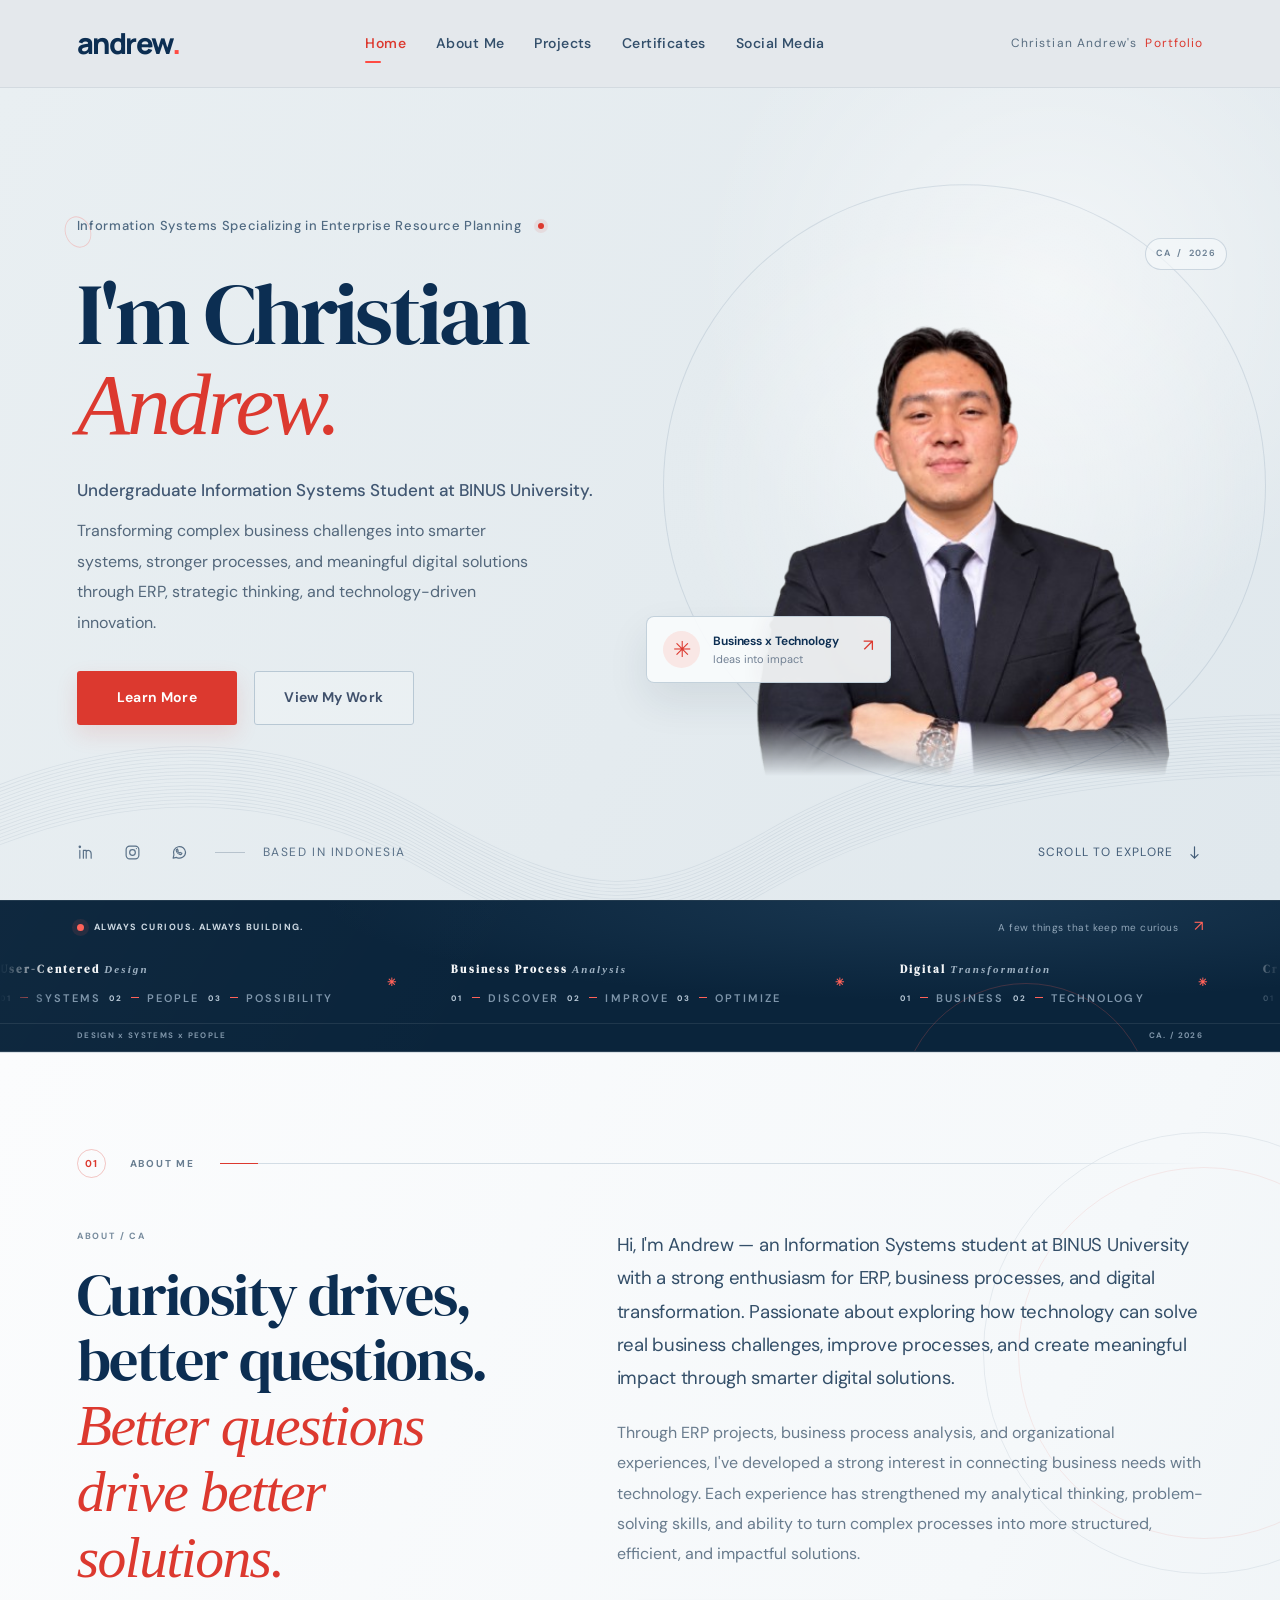
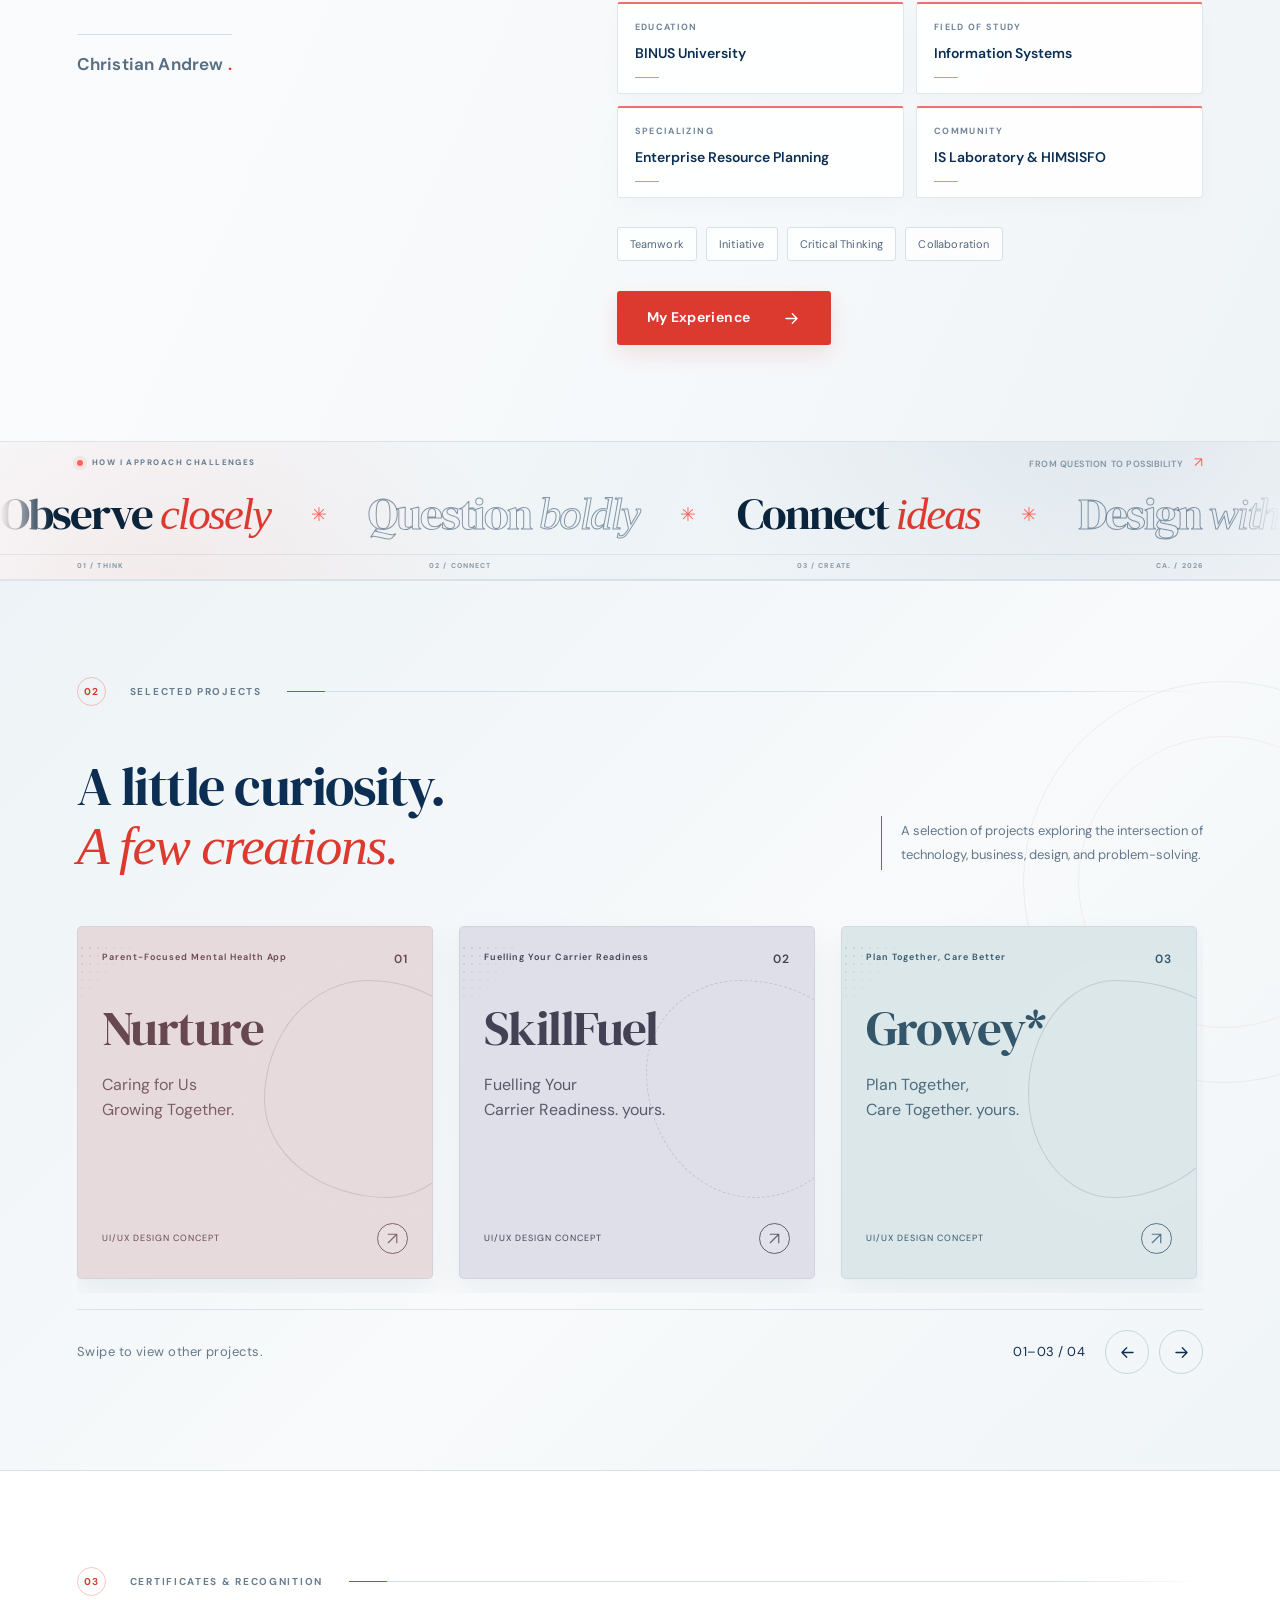
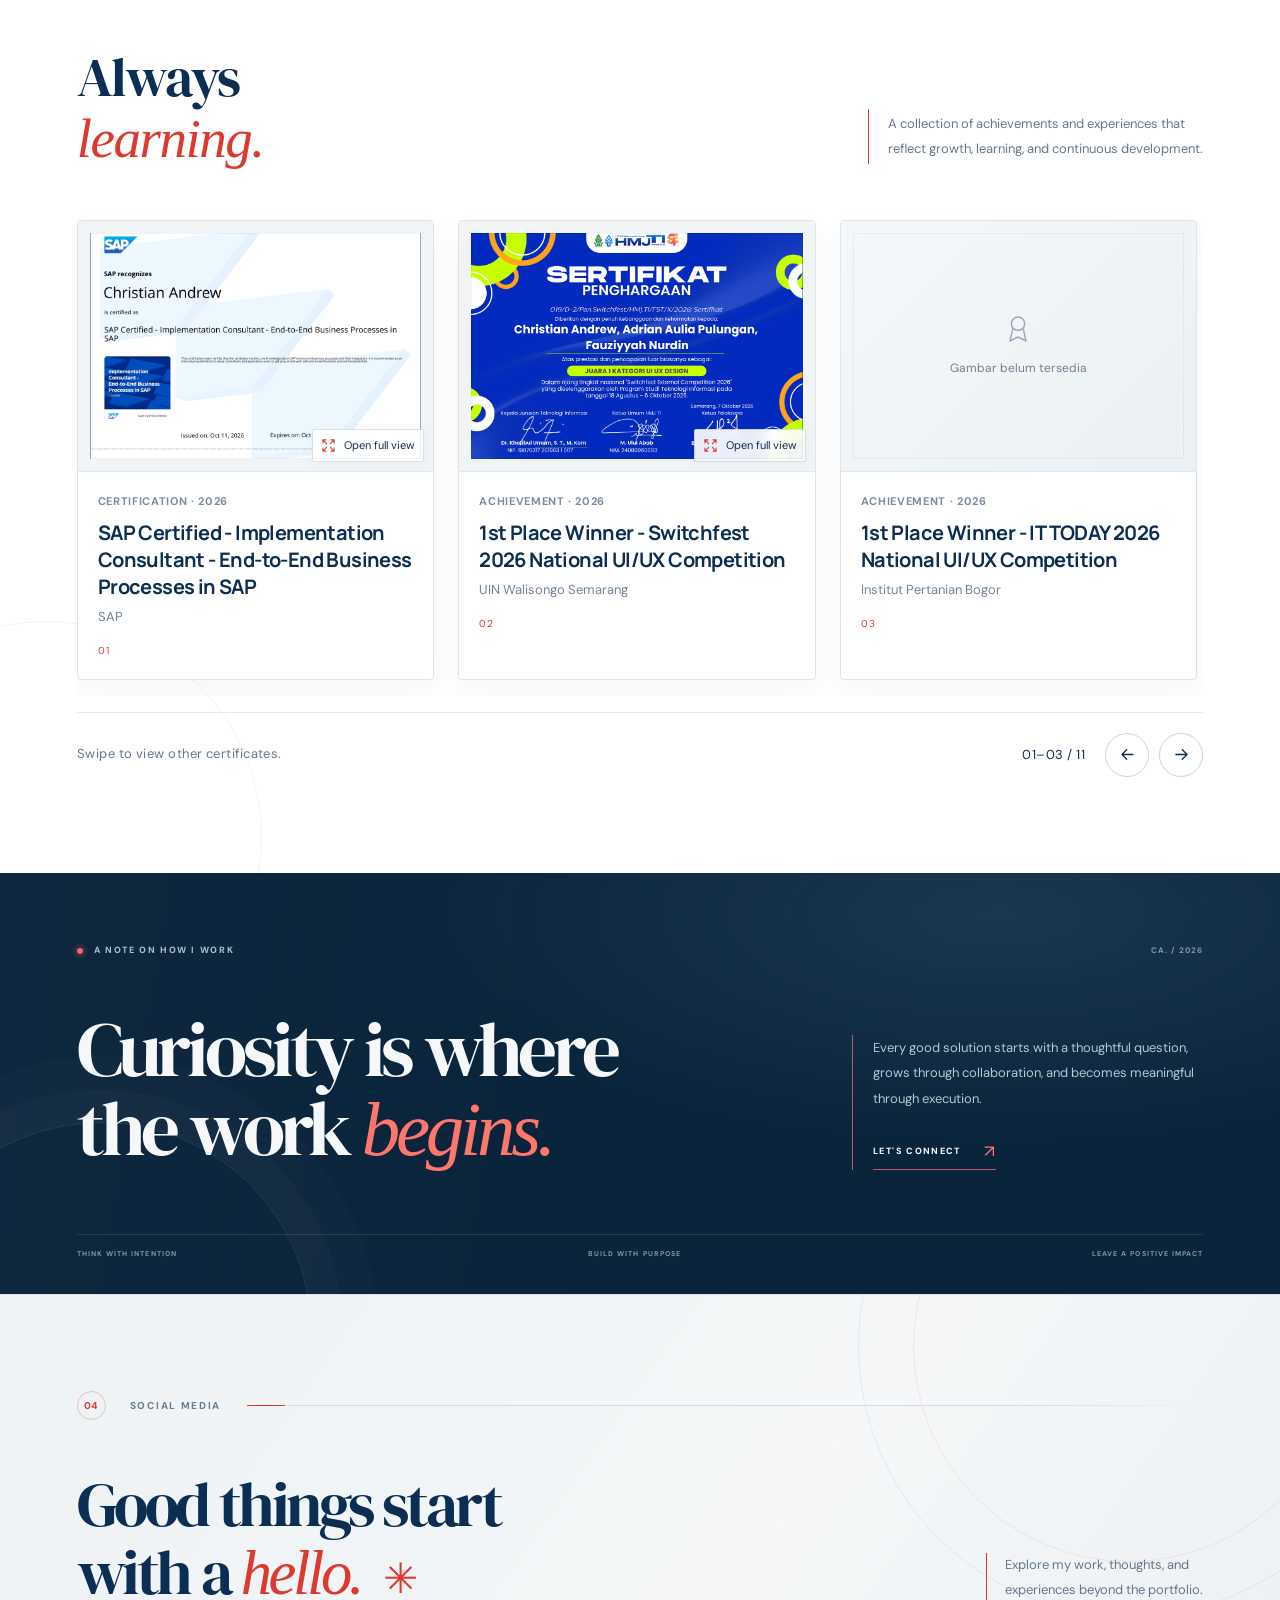
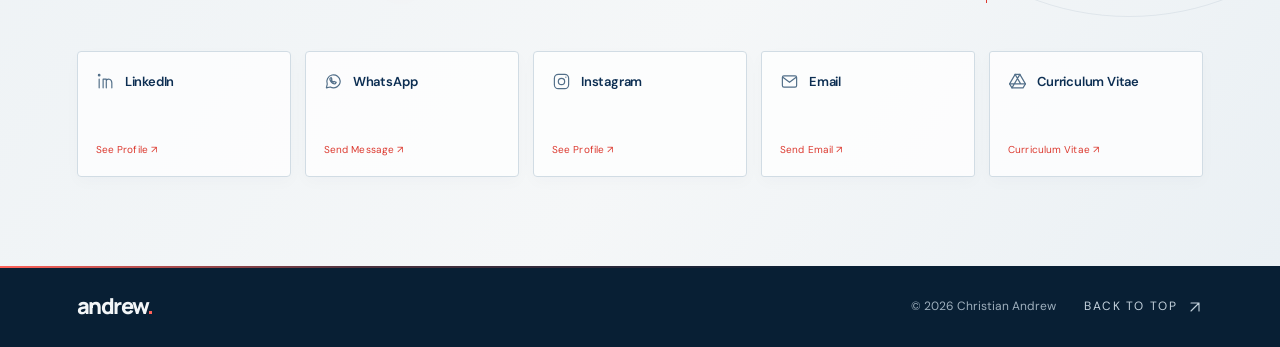
==== commit de123af3: "Update portfolio to latest version" ====
--- a/index.html
+++ b/index.html
@@ -259,7 +259,7 @@
             </div>
           </div>
         </div>
-        <div class="marquee-bottomline"><span>DESIGN × SYSTEMS × PEOPLE</span><span>CA. / 2026</span></div>
+        <div class="marquee-bottomline"><span>DESIGN x SYSTEMS x PEOPLE</span><span>CA. / 2026</span></div>
       </section>
 
       <section class="about section section-anchor" id="about" aria-labelledby="about-title">
@@ -417,6 +417,25 @@
           <div class="certificate-grid carousel-track" id="certificate-track" tabindex="0"
             aria-label="Daftar sertifikat, gunakan panah kiri dan kanan untuk menggeser"
             aria-describedby="certificate-hint">
+            <article class="certificate-card" data-certificate="erp1">
+              <button class="certificate-preview" type="button"
+                aria-label="Gambar sertifikat Asisten Berdedikasi belum ditambahkan">
+                <span class="certificate-empty"><svg class="icon" aria-hidden="true">
+                    <use href="#i-award" />
+                  </svg><span></span><small></small></span>
+                <img class="certificate-image" alt="Sertifikat penghargaan Asisten Berdedikasi iSLAB BINUS University"
+                  hidden decoding="async">
+                <span class="certificate-zoom" hidden><svg class="icon" aria-hidden="true">
+                    <use href="#i-expand" />
+                  </svg><span>Open full view</span></span>
+              </button>
+              <div class="certificate-caption">
+                <div><span class="certificate-type">Certification · 2026</span>
+                  <h3>SAP Certified - Implementation Consultant - End-to-End Business Processes in SAP</h3>
+                  <p>SAP</p>
+                </div><span class="certificate-card-number" aria-hidden="true">01</span>
+              </div>
+            </article>
             <article class="certificate-card" data-certificate="juara1">
               <button class="certificate-preview" type="button"
                 aria-label="Gambar sertifikat Asisten Berdedikasi belum ditambahkan">
@@ -433,7 +452,7 @@
                 <div><span class="certificate-type">Achievement · 2026</span>
                   <h3>1st Place Winner - Switchfest 2026 National UI/UX Competition</h3>
                   <p>UIN Walisongo Semarang</p>
-                </div><span class="certificate-card-number" aria-hidden="true">01</span>
+                </div><span class="certificate-card-number" aria-hidden="true">02</span>
               </div>
             </article>
             <article class="certificate-card" data-certificate="juara1it">
@@ -452,7 +471,7 @@
                 <div><span class="certificate-type">Achievement · 2026</span>
                   <h3>1st Place Winner - IT TODAY 2026 National UI/UX Competition</h3>
                   <p>Institut Pertanian Bogor</p>
-                </div><span class="certificate-card-number" aria-hidden="true">02</span>
+                </div><span class="certificate-card-number" aria-hidden="true">03</span>
               </div>
             </article>
             <article class="certificate-card" data-certificate="juara2">
@@ -471,7 +490,7 @@
                 <div><span class="certificate-type">Achievement · 2026</span>
                   <h3>2nd Place Winner - ISFEST 2026 National UI/UX Competition</h3>
                   <p>Universitas Multimedia Nusantara</p>
-                </div><span class="certificate-card-number" aria-hidden="true">03</span>
+                </div><span class="certificate-card-number" aria-hidden="true">04</span>
               </div>
             </article>
             <article class="certificate-card" data-certificate="islab">
@@ -490,7 +509,7 @@
                 <div><span class="certificate-type">Achievement · 2026</span>
                   <h3>Asisten Berdedikasi Even Semester 2025/2026</h3>
                   <p>Information Systems Laboratory · BINUS University</p>
-                </div><span class="certificate-card-number" aria-hidden="true">04</span>
+                </div><span class="certificate-card-number" aria-hidden="true">05</span>
               </div>
             </article>
             <article class="certificate-card" data-certificate="sisappre">
@@ -508,7 +527,7 @@
                 <div><span class="certificate-type">Achievement · 2026</span>
                   <h3>SIS Exellence Awardee 2026</h3>
                   <p>School of Information Systems · BINUS University</p>
-                </div><span class="certificate-card-number" aria-hidden="true">05</span>
+                </div><span class="certificate-card-number" aria-hidden="true">06</span>
               </div>
             </article>
             <article class="certificate-card" data-certificate="dean">
@@ -525,7 +544,7 @@
                 <div><span class="certificate-type">Achievement · 2026</span>
                   <h3>Dean's List 2026</h3>
                   <p>School of Information Systems · BINUS University</p>
-                </div><span class="certificate-card-number" aria-hidden="true">06</span>
+                </div><span class="certificate-card-number" aria-hidden="true">07</span>
               </div>
             </article>
             <article class="certificate-card" data-certificate="pembicara">
@@ -542,7 +561,7 @@
                 <div><span class="certificate-type">Achievement · 2026</span>
                   <h3>Speaker at LDKCP HIMSISFO 2026: LUNAR</h3>
                   <p>HIMSISFO · BINUS University</p>
-                </div><span class="certificate-card-number" aria-hidden="true">07</span>
+                </div><span class="certificate-card-number" aria-hidden="true">08</span>
               </div>
             </article>
             <article class="certificate-card" data-certificate="finalist">
@@ -559,7 +578,7 @@
                 <div><span class="certificate-type">Achievement · 2026</span>
                   <h3>Finalist of Hackfest 2026 International UI/UX Competition</h3>
                   <p>Universitas Ciputra</p>
-                </div><span class="certificate-card-number" aria-hidden="true">08</span>
+                </div><span class="certificate-card-number" aria-hidden="true">09</span>
               </div>
             </article>
             <article class="certificate-card" data-certificate="stat">
@@ -576,7 +595,7 @@
                 <div><span class="certificate-type">Achievement · 2023</span>
                   <h3>1st Winner Statistic Competition at Natuna District Level</h3>
                   <p>FMIPA Universitas Tanjung Pura</p>
-                </div><span class="certificate-card-number" aria-hidden="true">09</span>
+                </div><span class="certificate-card-number" aria-hidden="true">10</span>
               </div>
             </article>
             <article class="certificate-card" data-certificate="ksn">
@@ -593,7 +612,7 @@
                 <div><span class="certificate-type">Achievement · 2023</span>
                   <h3>1st Winner KSN of Physics Field at Natuna District Level</h3>
                   <p>Kementrian Pendidikan dan Kebudayaan</p>
-                </div><span class="certificate-card-number" aria-hidden="true">10</span>
+                </div><span class="certificate-card-number" aria-hidden="true">11</span>
               </div>
             </article>
           </div>
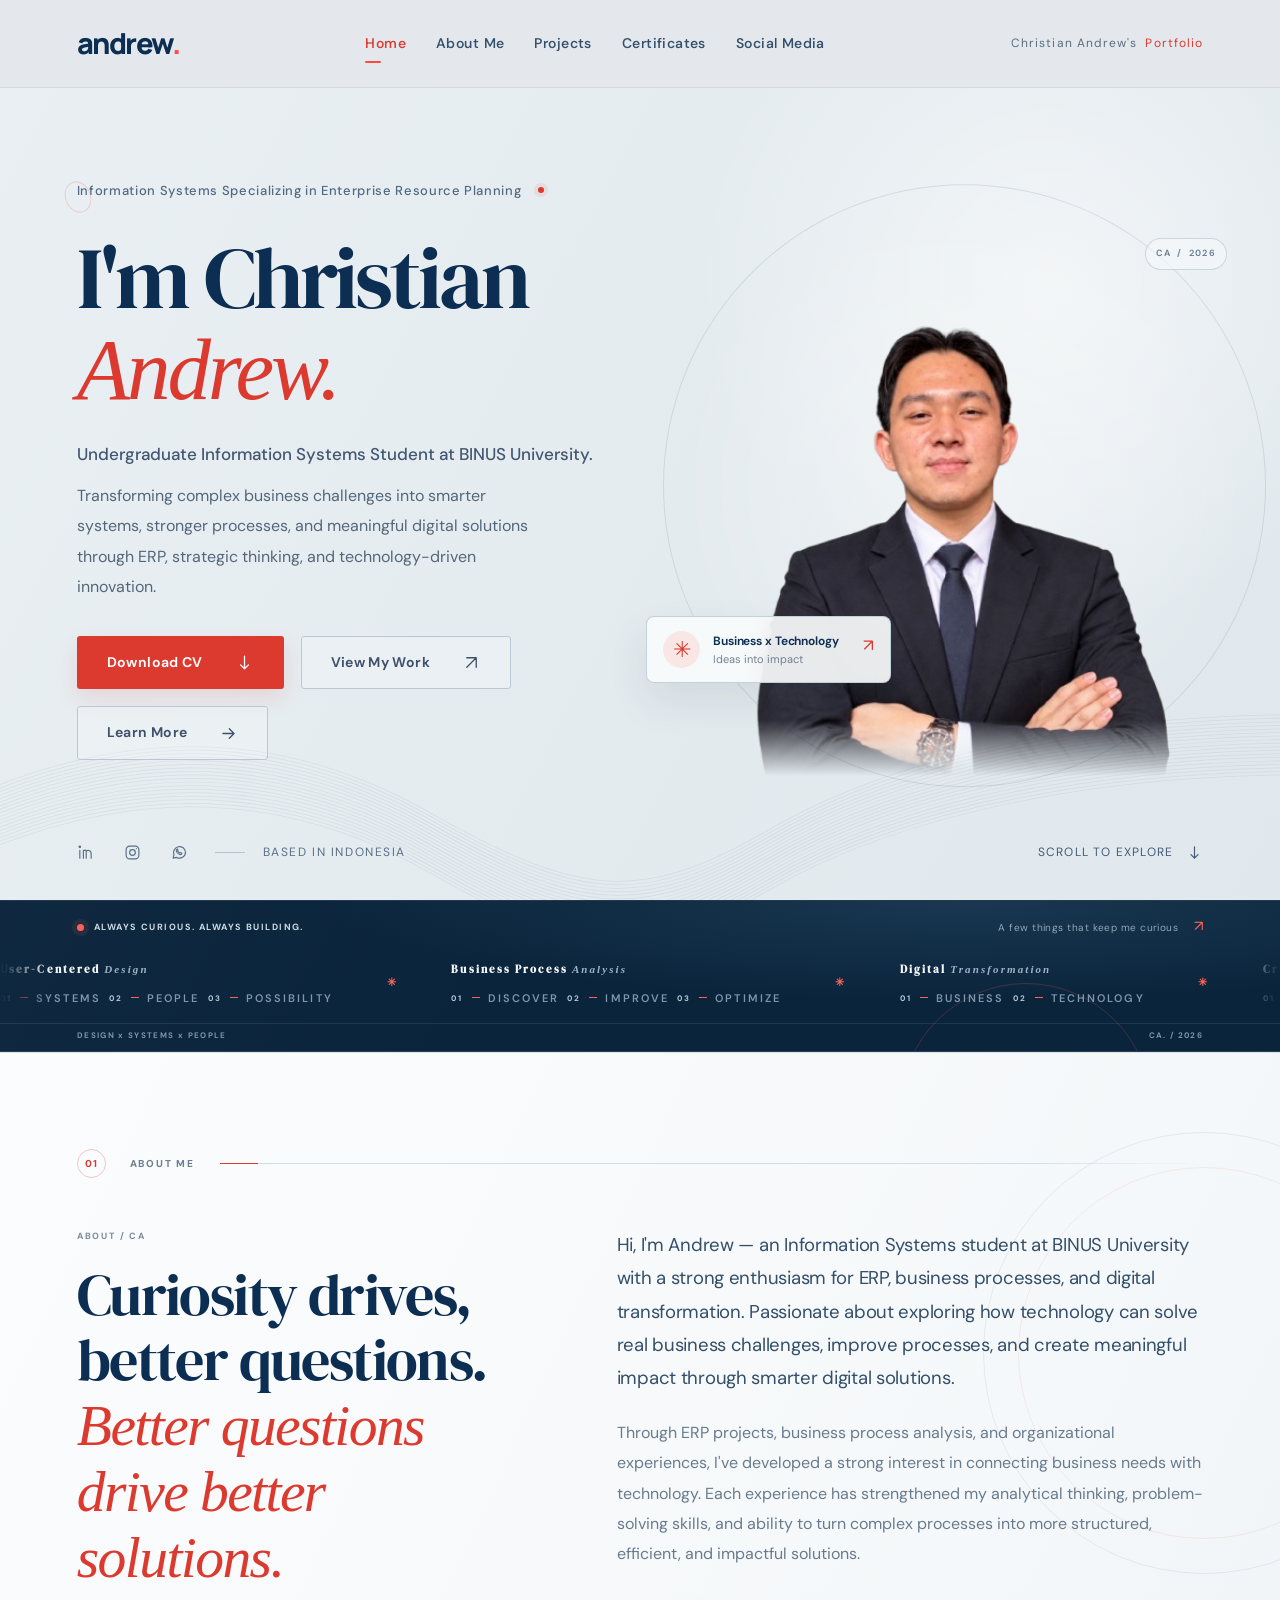
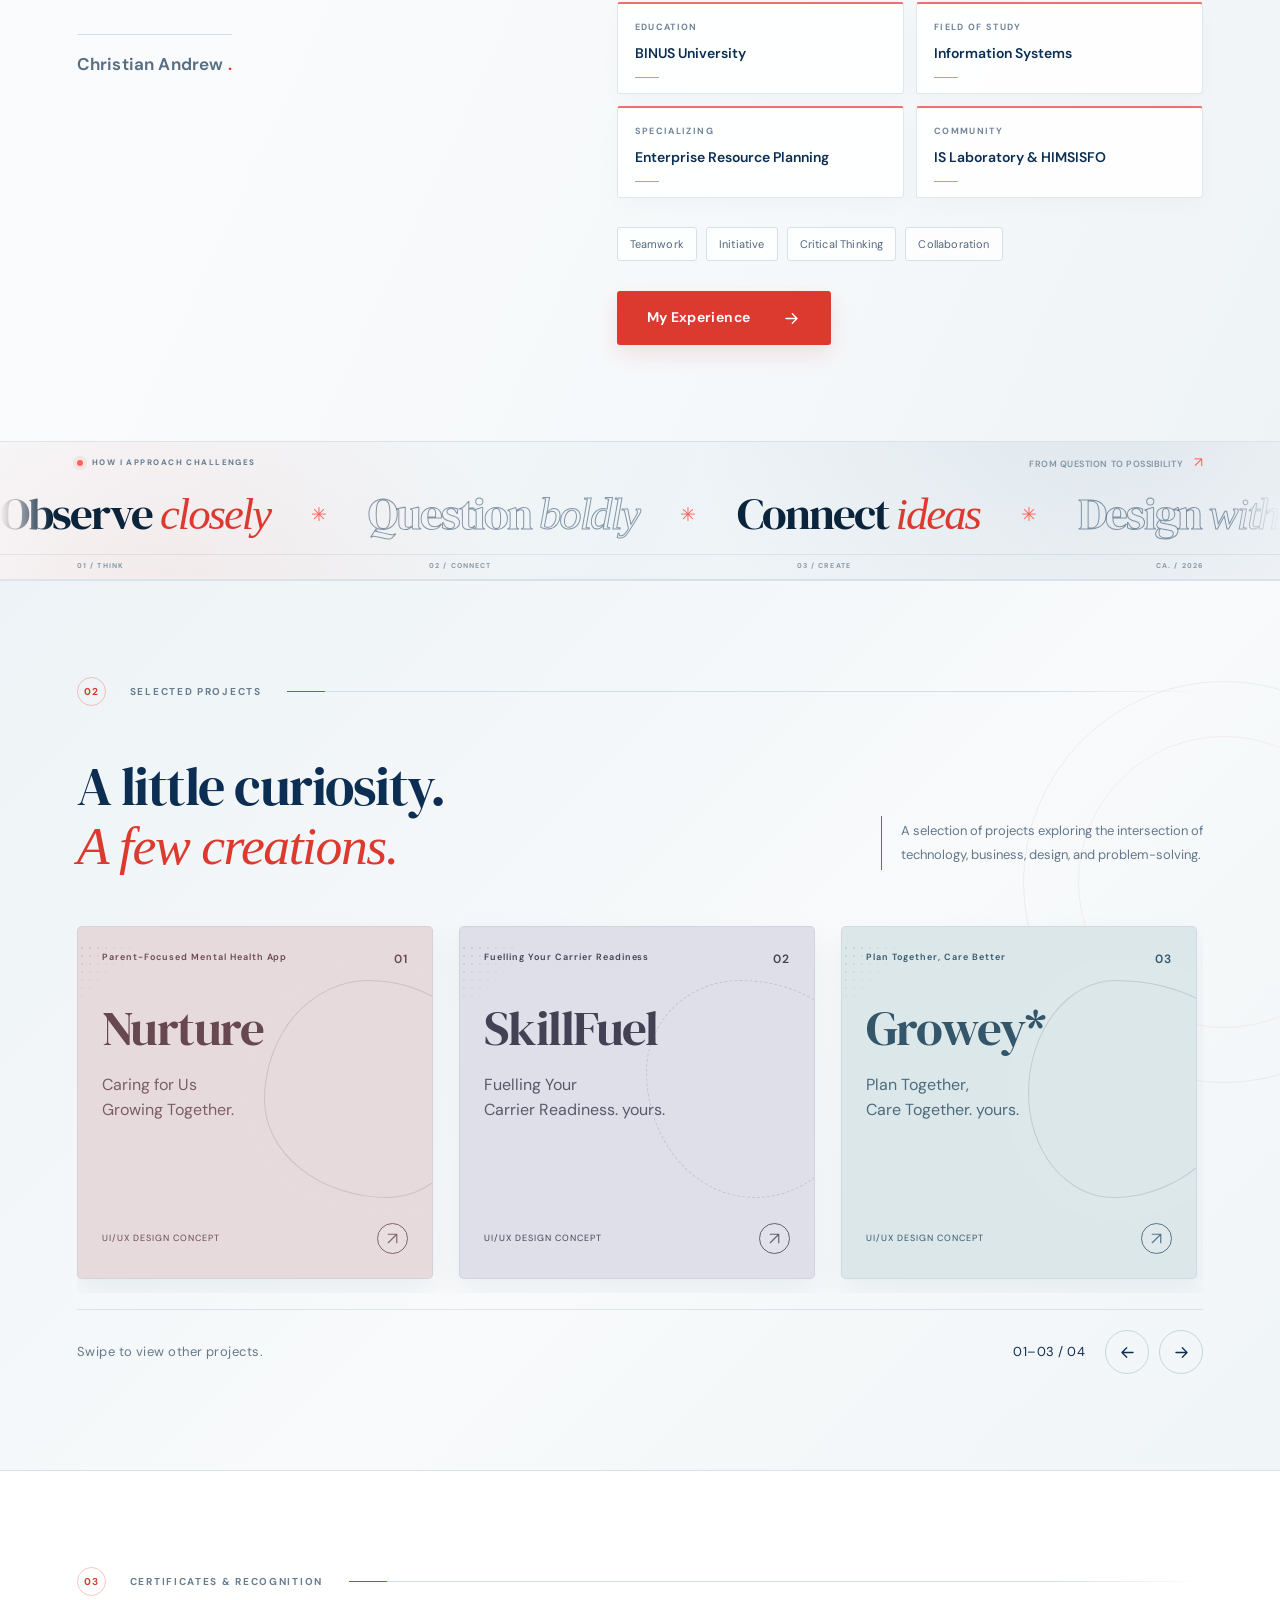
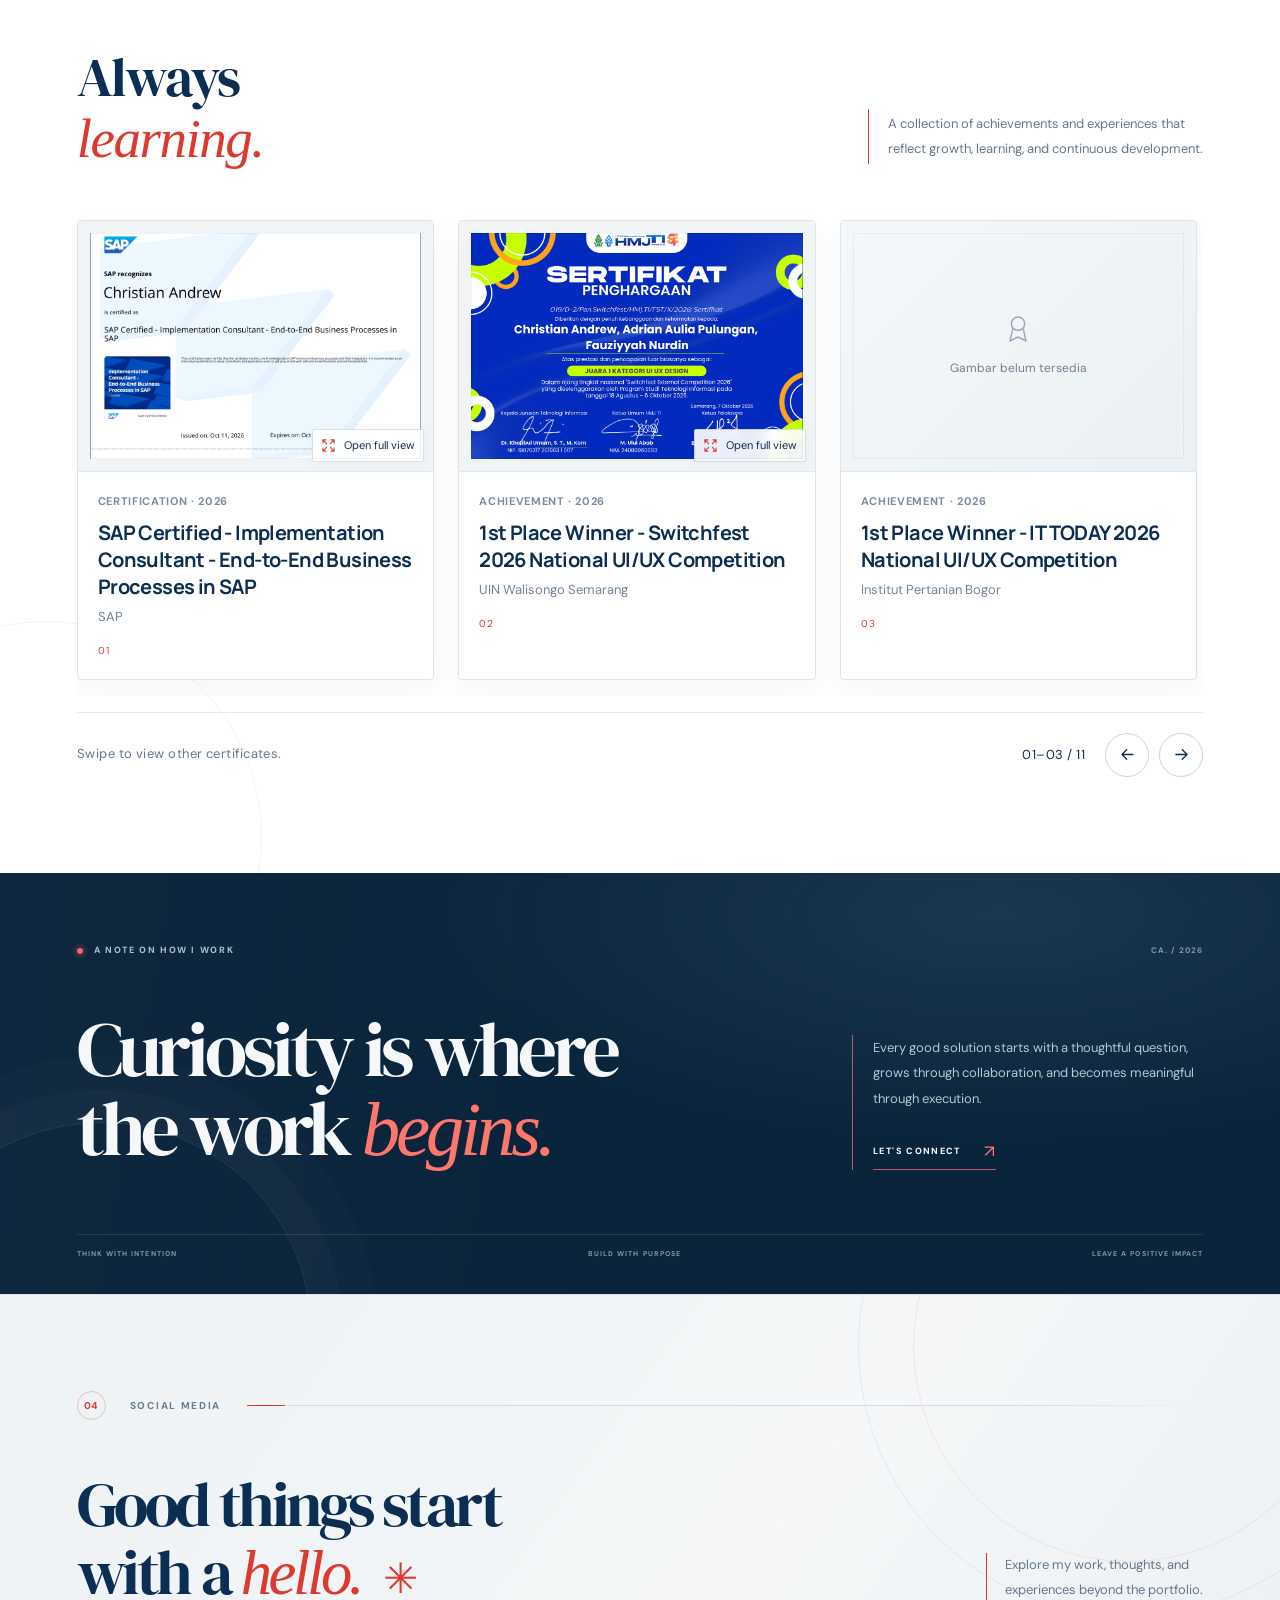
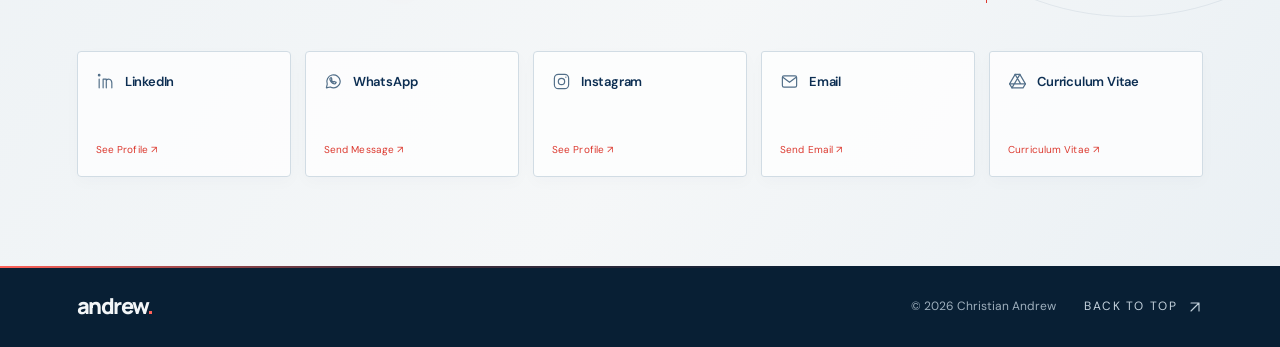
==== commit 22df264c: "Update portfolio to latest version" ====
--- a/index.html
+++ b/index.html
@@ -163,8 +163,21 @@
           <p class="hero-role">Undergraduate Information Systems Student at BINUS University.</p>
           <p class="hero-description">Transforming complex business challenges into smarter systems, stronger processes,
             and meaningful digital solutions through ERP, strategic thinking, and technology-driven innovation.</p>
-          <div class="hero-actions"><a class="button button-primary" href="#about">Learn More</a><a
-              class="button button-outline" href="#projects">View My Work</a></div>
+          <div class="hero-actions">
+            <a class="button button-primary" href="https://drive.google.com/uc?export=download&amp;id=1H3wv-FRrU2_VVNvYHg7daE2w4ISodq-B"
+              target="_blank" rel="noopener noreferrer" aria-label="Download CV Christian Andrew">
+              Download CV
+              <svg class="icon" aria-hidden="true"><use href="#i-down" /></svg>
+            </a>
+            <a class="button button-outline" href="#projects">
+              View My Work
+              <svg class="icon" aria-hidden="true"><use href="#i-diagonal" /></svg>
+            </a>
+            <a class="button button-outline" href="#about">
+              Learn More
+              <svg class="icon" aria-hidden="true"><use href="#i-arrow" /></svg>
+            </a>
+          </div>
         </div>
         <div class="hero-visual">
           <img src="assets/iconlogo/nobg1.png" class="hero-art"
